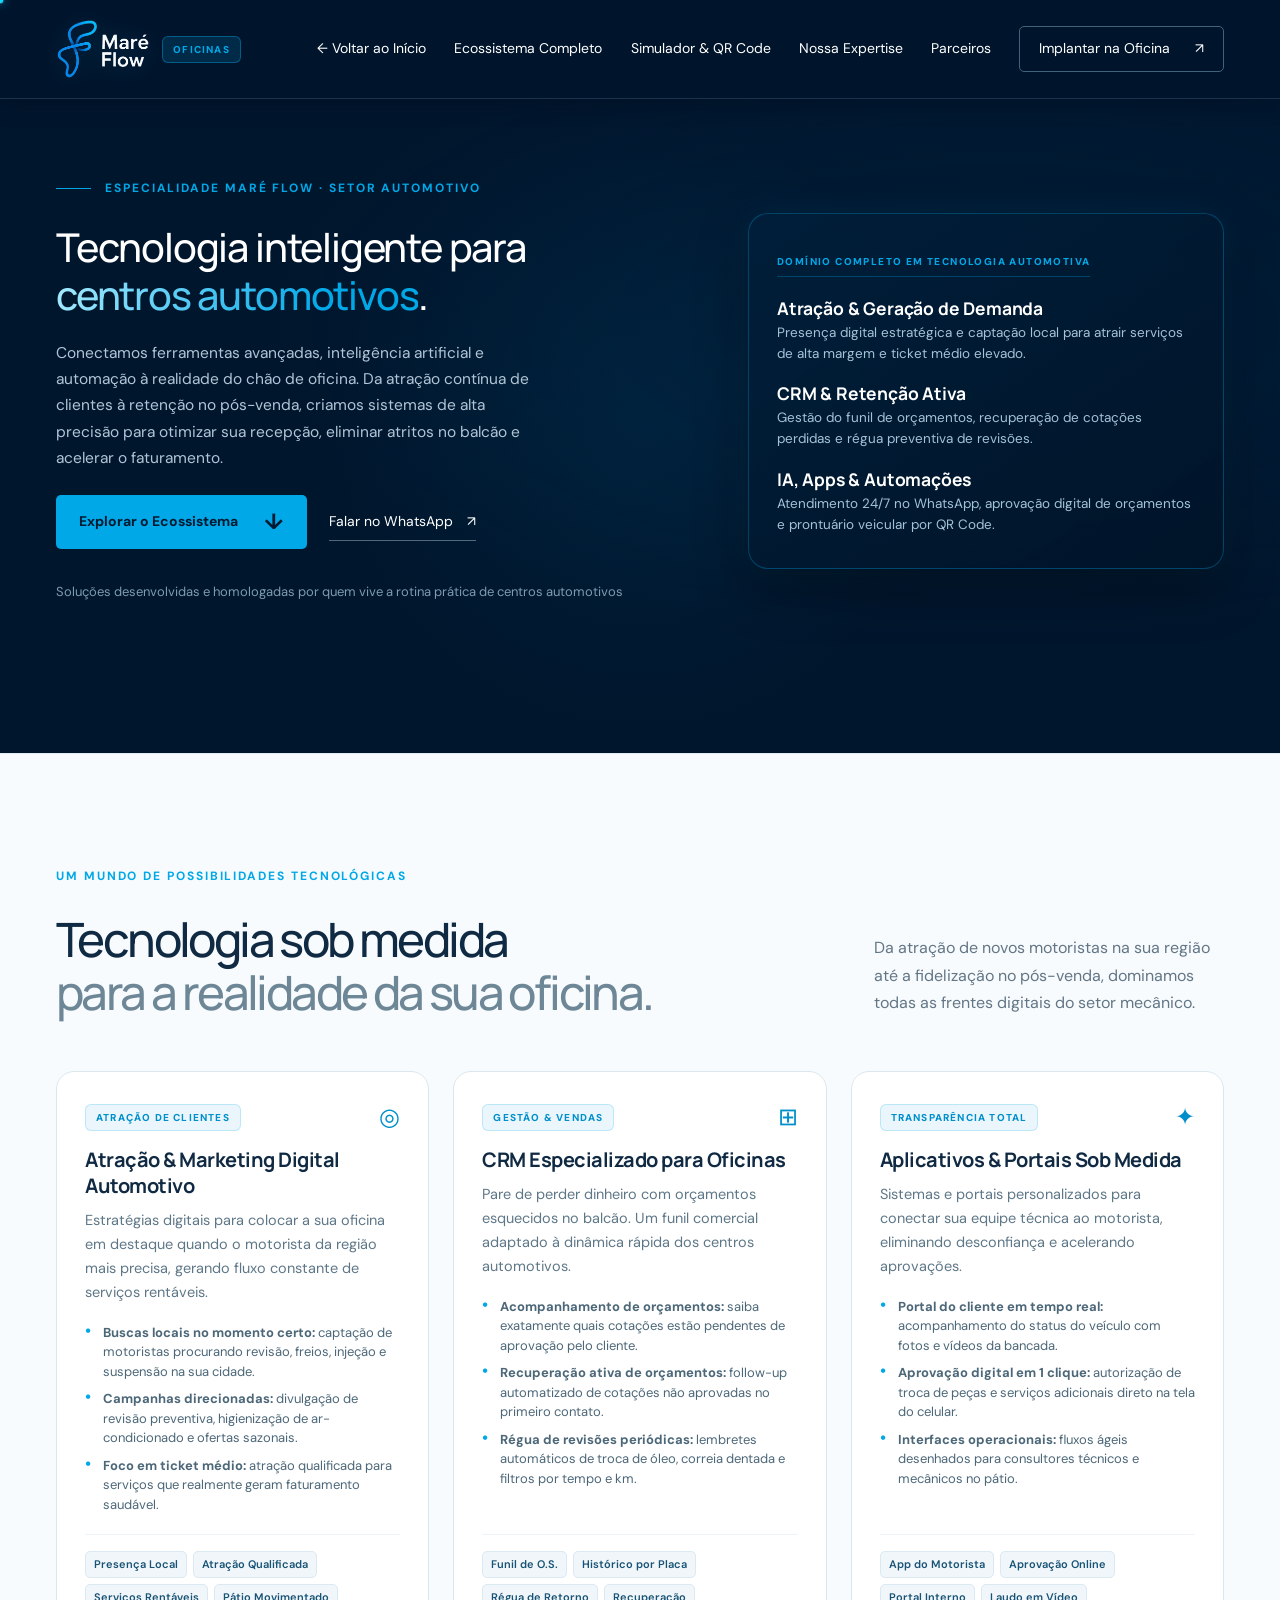
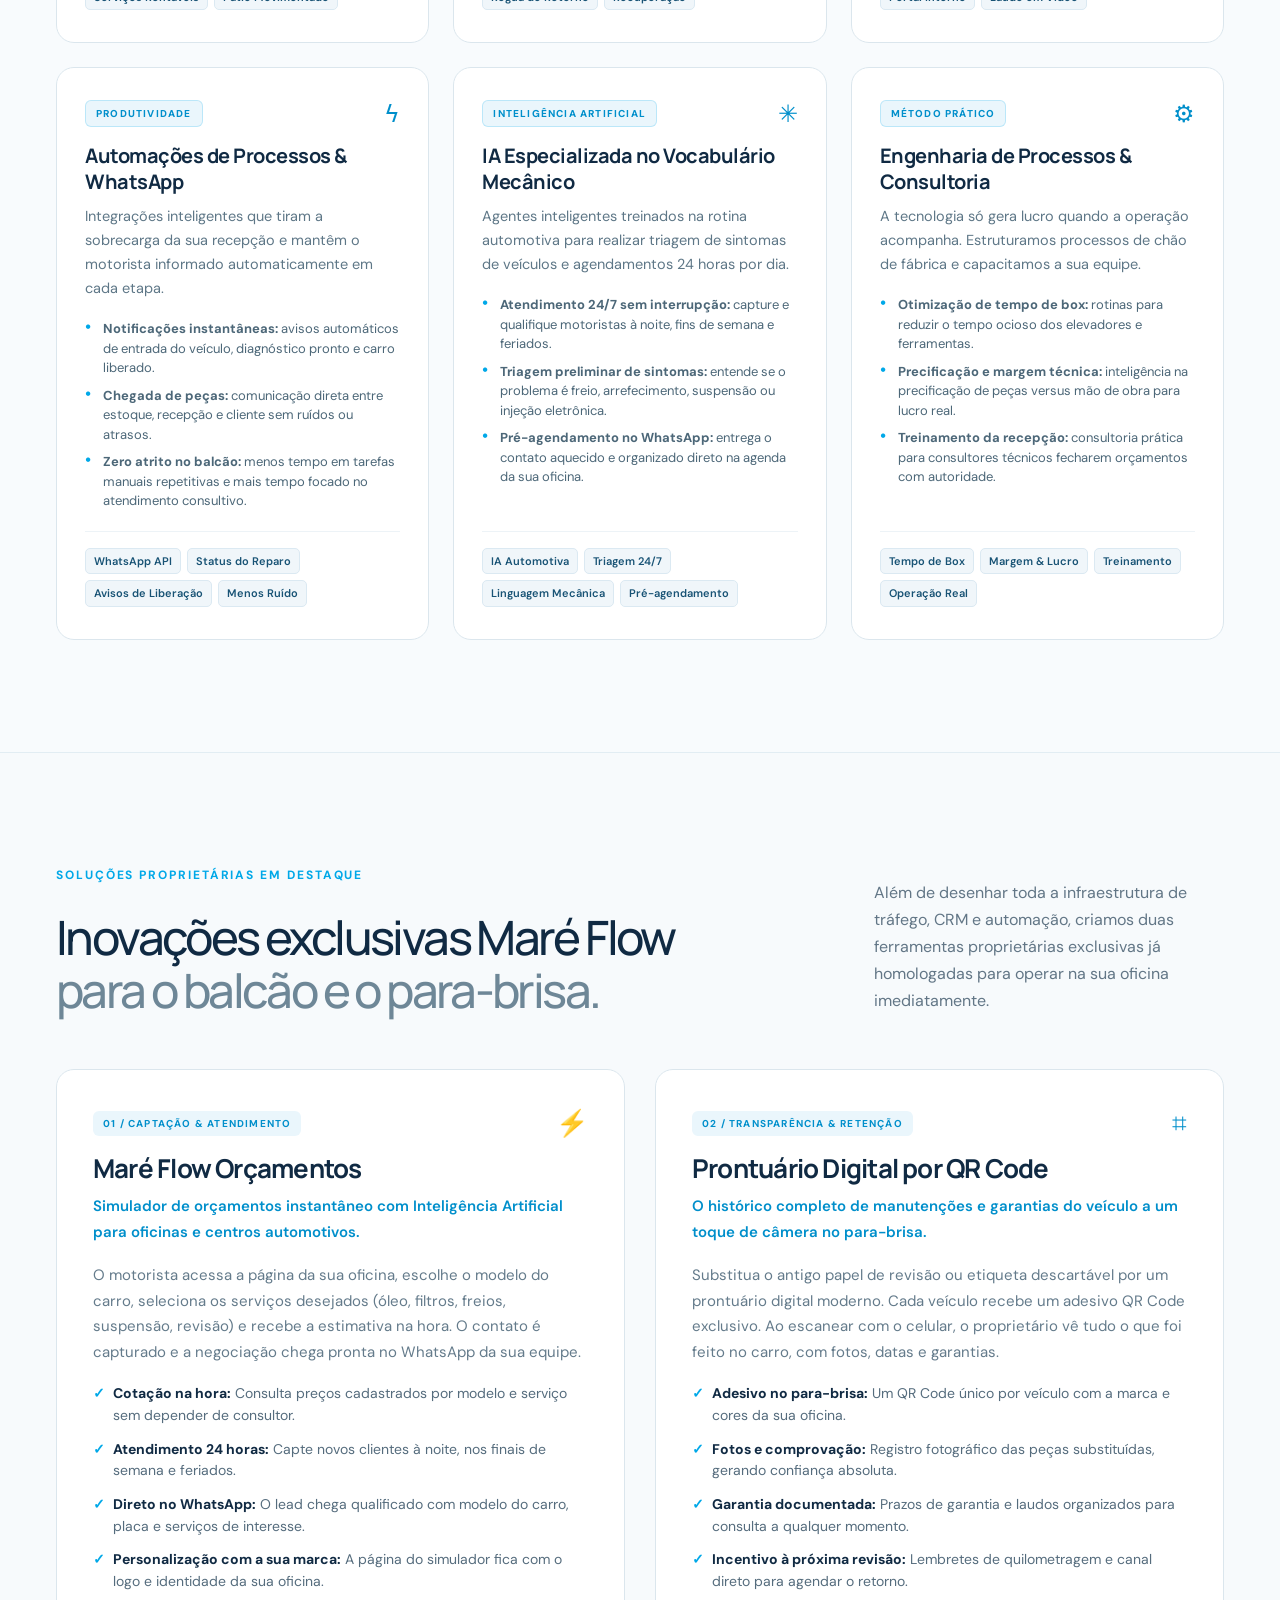
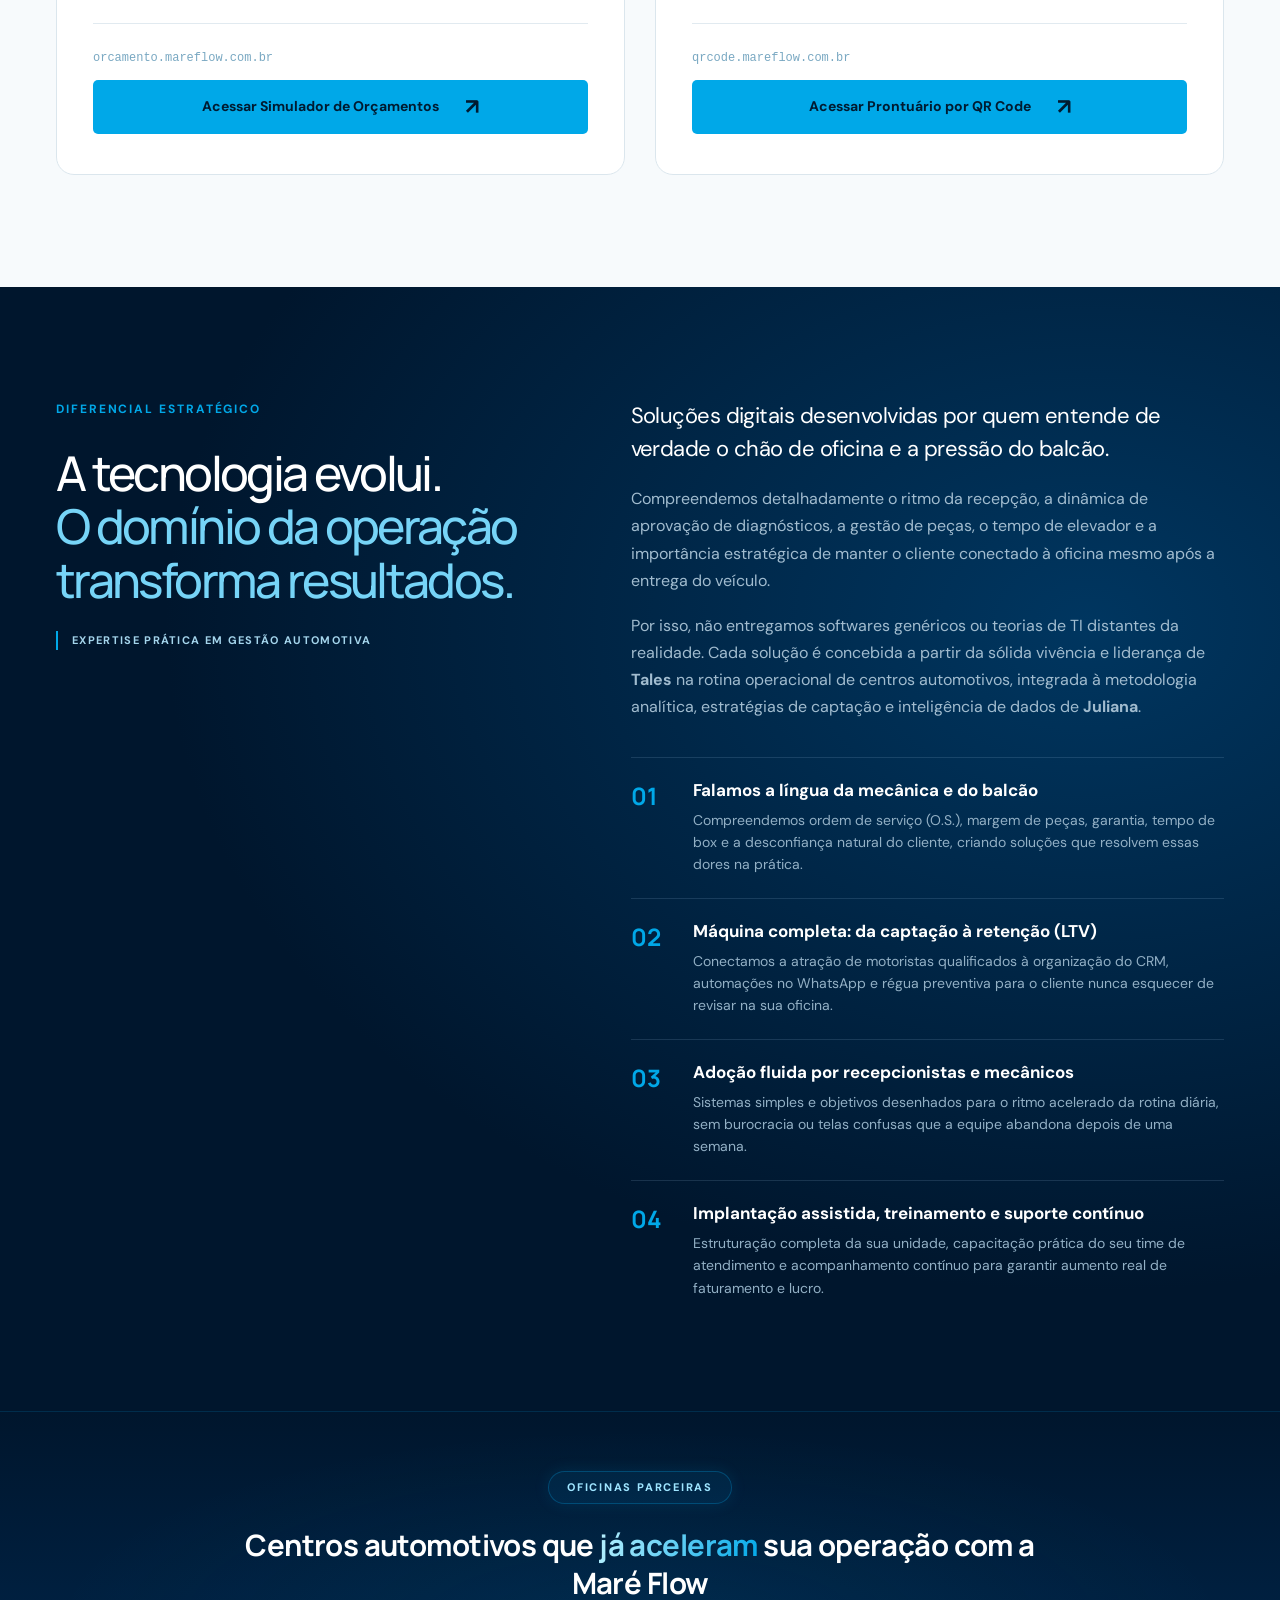
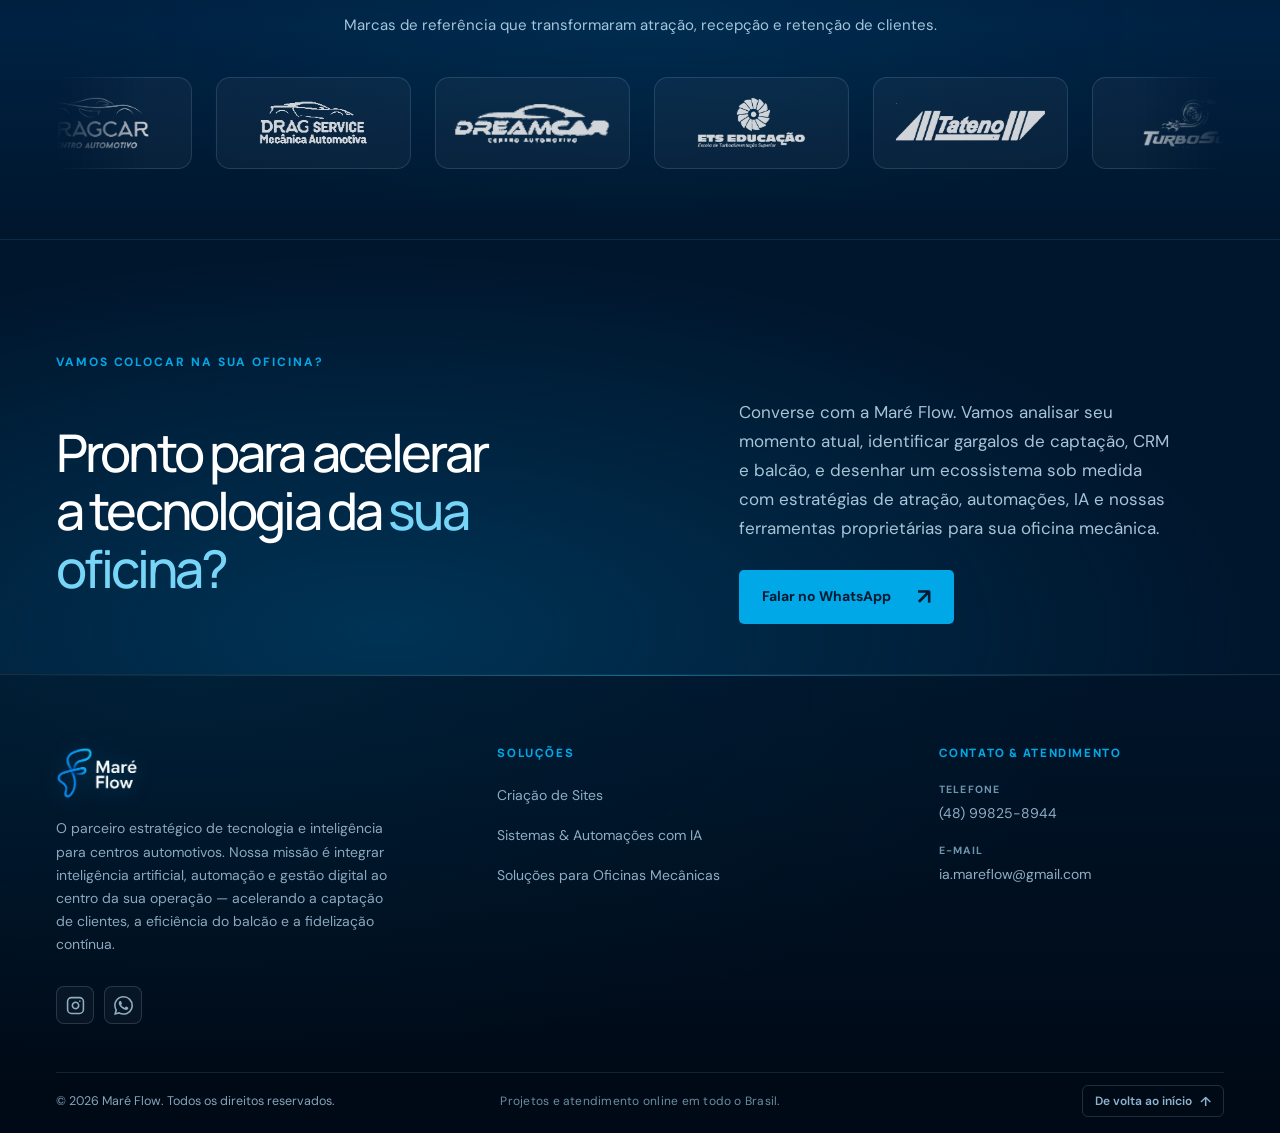
==== oficinas.html @ 3bb1e118 "Add files via upload" ====
<!DOCTYPE html>
<html lang="pt-BR">
<head>
  <meta charset="UTF-8"><meta name="viewport" content="width=device-width,initial-scale=1">
  <meta name="theme-color" content="#00162d">
  <title>Maré Flow — Tecnologia Completa & Ecossistema Digital para Oficinas Mecânicas</title>
  <meta name="description" content="Ecossistema tecnológico completo para centros automotivos: captação de clientes, CRM especializado, aplicativos sob medida, automações no WhatsApp, IA de atendimento, simulador de orçamentos e prontuário QR Code.">
  <link rel="icon" type="image/png" sizes="32x32" href="favicon-32x32.png?v=4">
  <link rel="icon" type="image/png" sizes="192x192" href="favicon.png?v=4">
  <link rel="icon" type="image/svg+xml" href="favicon.svg?v=4">
  <link rel="apple-touch-icon" href="favicon.png?v=4">
  <link rel="shortcut icon" href="favicon.ico?v=4">
  <link rel="stylesheet" href="styles.css"><link rel="stylesheet" href="motion.css"><script src="script.js" defer></script>
</head>
<body class="oficinas-page">
  <a class="skip" href="#principal">Pular para o conteúdo</a>
  <header class="header"><div class="container nav-inner">
    <div class="brand-group">
      <a href="index.html" class="brand" aria-label="Maré Flow, início"><img src="images/logo.png" alt="Maré Flow" width="1024" height="1024"></a>
      <span class="hub-tag">OFICINAS</span>
    </div>
    <button class="menu-toggle" type="button" aria-expanded="false" aria-controls="navigation" aria-label="Abrir menu"><span></span><span></span></button>
    <nav id="navigation" aria-label="Menu principal">
      <a href="index.html">← Voltar ao Início</a>
      <a href="#ecossistema">Ecossistema Completo</a>
      <a href="#sistemas">Simulador & QR Code</a>
      <a href="#expertise">Nossa Expertise</a>
      <a href="#parceiros">Parceiros</a>
      <a class="nav-cta" href="https://wa.me/5548998258944?text=Ol%C3%A1!%20Gostaria%20de%20implantar%20as%20solu%C3%A7%C3%B5es%20da%20Mar%C3%A9%20Flow%20na%20minha%20oficina." target="_blank" rel="noopener noreferrer">Implantar na Oficina <span aria-hidden="true">↗</span></a>
    </nav>
  </div></header>

  <main id="principal">
    <!-- HERO SECTION OFICINAS -->
    <section id="inicio" class="hero hero-oficinas">
      <div class="hero-glow" aria-hidden="true"></div>
      <div class="container hero-oficinas-inner">
        <div class="hero-copy">
          <p class="eyebrow"><span class="line"></span> ESPECIALIDADE MARÉ FLOW · SETOR AUTOMOTIVO</p>
          <h1>Tecnologia inteligente para<br><em>centros automotivos</em>.</h1>
          <p class="hero-description">Conectamos ferramentas avançadas, inteligência artificial e automação à realidade do chão de oficina. Da atração contínua de clientes à retenção no pós-venda, criamos sistemas de alta precisão para otimizar sua recepção, eliminar atritos no balcão e acelerar o faturamento.</p>
          <div class="hero-actions">
            <a class="button primary magnetic" href="#ecossistema">Explorar o Ecossistema <span>↓</span></a>
            <a class="text-link" href="https://wa.me/5548998258944?text=Ol%C3%A1!%20Gostaria%20de%20saber%20mais%20sobre%20as%20solu%C3%A7%C3%B5es%20da%20Mar%C3%A9%20Flow%20para%20oficinas%20mec%C3%A2nicas." target="_blank" rel="noopener noreferrer">Falar no WhatsApp <span>↗</span></a>
          </div>
          <p class="hero-footnote">Soluções desenvolvidas e homologadas por quem vive a rotina prática de centros automotivos</p>
        </div>
        <div class="hero-stats-card">
          <div class="stats-badge">DOMÍNIO COMPLETO EM TECNOLOGIA AUTOMOTIVA</div>
          <div class="stats-item">
            <strong>Atração & Geração de Demanda</strong>
            <span>Presença digital estratégica e captação local para atrair serviços de alta margem e ticket médio elevado.</span>
          </div>
          <div class="stats-item">
            <strong>CRM & Retenção Ativa</strong>
            <span>Gestão do funil de orçamentos, recuperação de cotações perdidas e régua preventiva de revisões.</span>
          </div>
          <div class="stats-item">
            <strong>IA, Apps & Automações</strong>
            <span>Atendimento 24/7 no WhatsApp, aprovação digital de orçamentos e prontuário veicular por QR Code.</span>
          </div>
        </div>
      </div>
    </section>

    <!-- ECOSSISTEMA COMPLETO DE TECNOLOGIA PARA OFICINAS -->
    <section id="ecossistema" class="section light workshop-ecosystem-section">
      <div class="container">
        <div class="section-heading">
          <div>
            <p class="eyebrow">UM MUNDO DE POSSIBILIDADES TECNOLÓGICAS</p>
            <h2>Tecnologia sob medida<br><span>para a realidade da sua oficina.</span></h2>
          </div>
          <p>Da atração de novos motoristas na sua região até a fidelização no pós-venda, dominamos todas as frentes digitais do setor mecânico.</p>
        </div>

        <div class="workshop-ecosystem-grid">
          <!-- PILAR 1: ATRAÇÃO & MARKETING AUTOMOTIVO -->
          <article class="eco-card spotlight">
            <div class="eco-card-top">
              <span class="eco-pill">ATRAÇÃO DE CLIENTES</span>
              <span class="eco-symbol" aria-hidden="true">◎</span>
            </div>
            <h3>Atração & Marketing Digital Automotivo</h3>
            <p>Estratégias digitais para colocar a sua oficina em destaque quando o motorista da região mais precisa, gerando fluxo constante de serviços rentáveis.</p>
            <ul class="eco-card-list">
              <li><strong>Buscas locais no momento certo:</strong> captação de motoristas procurando revisão, freios, injeção e suspensão na sua cidade.</li>
              <li><strong>Campanhas direcionadas:</strong> divulgação de revisão preventiva, higienização de ar-condicionado e ofertas sazonais.</li>
              <li><strong>Foco em ticket médio:</strong> atração qualificada para serviços que realmente geram faturamento saudável.</li>
            </ul>
            <div class="eco-tags">
              <span>Presença Local</span><span>Atração Qualificada</span><span>Serviços Rentáveis</span><span>Pátio Movimentado</span>
            </div>
          </article>

          <!-- PILAR 2: CRM AUTOMOTIVO -->
          <article class="eco-card spotlight">
            <div class="eco-card-top">
              <span class="eco-pill">GESTÃO & VENDAS</span>
              <span class="eco-symbol" aria-hidden="true">⊞</span>
            </div>
            <h3>CRM Especializado para Oficinas</h3>
            <p>Pare de perder dinheiro com orçamentos esquecidos no balcão. Um funil comercial adaptado à dinâmica rápida dos centros automotivos.</p>
            <ul class="eco-card-list">
              <li><strong>Acompanhamento de orçamentos:</strong> saiba exatamente quais cotações estão pendentes de aprovação pelo cliente.</li>
              <li><strong>Recuperação ativa de orçamentos:</strong> follow-up automatizado de cotações não aprovadas no primeiro contato.</li>
              <li><strong>Régua de revisões periódicas:</strong> lembretes automáticos de troca de óleo, correia dentada e filtros por tempo e km.</li>
            </ul>
            <div class="eco-tags">
              <span>Funil de O.S.</span><span>Histórico por Placa</span><span>Régua de Retorno</span><span>Recuperação</span>
            </div>
          </article>

          <!-- PILAR 3: APLICATIVOS & PORTAIS -->
          <article class="eco-card spotlight">
            <div class="eco-card-top">
              <span class="eco-pill">TRANSPARÊNCIA TOTAL</span>
              <span class="eco-symbol" aria-hidden="true">✦</span>
            </div>
            <h3>Aplicativos & Portais Sob Medida</h3>
            <p>Sistemas e portais personalizados para conectar sua equipe técnica ao motorista, eliminando desconfiança e acelerando aprovações.</p>
            <ul class="eco-card-list">
              <li><strong>Portal do cliente em tempo real:</strong> acompanhamento do status do veículo com fotos e vídeos da bancada.</li>
              <li><strong>Aprovação digital em 1 clique:</strong> autorização de troca de peças e serviços adicionais direto na tela do celular.</li>
              <li><strong>Interfaces operacionais:</strong> fluxos ágeis desenhados para consultores técnicos e mecânicos no pátio.</li>
            </ul>
            <div class="eco-tags">
              <span>App do Motorista</span><span>Aprovação Online</span><span>Portal Interno</span><span>Laudo em Vídeo</span>
            </div>
          </article>

          <!-- PILAR 4: AUTOMAÇÕES OPERACIONAIS & WHATSAPP -->
          <article class="eco-card spotlight">
            <div class="eco-card-top">
              <span class="eco-pill">PRODUTIVIDADE</span>
              <span class="eco-symbol" aria-hidden="true">ϟ</span>
            </div>
            <h3>Automações de Processos & WhatsApp</h3>
            <p>Integrações inteligentes que tiram a sobrecarga da sua recepção e mantêm o motorista informado automaticamente em cada etapa.</p>
            <ul class="eco-card-list">
              <li><strong>Notificações instantâneas:</strong> avisos automáticos de entrada do veículo, diagnóstico pronto e carro liberado.</li>
              <li><strong>Chegada de peças:</strong> comunicação direta entre estoque, recepção e cliente sem ruídos ou atrasos.</li>
              <li><strong>Zero atrito no balcão:</strong> menos tempo em tarefas manuais repetitivas e mais tempo focado no atendimento consultivo.</li>
            </ul>
            <div class="eco-tags">
              <span>WhatsApp API</span><span>Status do Reparo</span><span>Avisos de Liberação</span><span>Menos Ruído</span>
            </div>
          </article>

          <!-- PILAR 5: IA NO ATENDIMENTO AUTOMOTIVO -->
          <article class="eco-card spotlight">
            <div class="eco-card-top">
              <span class="eco-pill">INTELIGÊNCIA ARTIFICIAL</span>
              <span class="eco-symbol" aria-hidden="true">✳</span>
            </div>
            <h3>IA Especializada no Vocabulário Mecânico</h3>
            <p>Agentes inteligentes treinados na rotina automotiva para realizar triagem de sintomas de veículos e agendamentos 24 horas por dia.</p>
            <ul class="eco-card-list">
              <li><strong>Atendimento 24/7 sem interrupção:</strong> capture e qualifique motoristas à noite, fins de semana e feriados.</li>
              <li><strong>Triagem preliminar de sintomas:</strong> entende se o problema é freio, arrefecimento, suspensão ou injeção eletrônica.</li>
              <li><strong>Pré-agendamento no WhatsApp:</strong> entrega o contato aquecido e organizado direto na agenda da sua oficina.</li>
            </ul>
            <div class="eco-tags">
              <span>IA Automotiva</span><span>Triagem 24/7</span><span>Linguagem Mecânica</span><span>Pré-agendamento</span>
            </div>
          </article>

          <!-- PILAR 6: CONSULTORIA & GESTÃO DE PROCESSOS -->
          <article class="eco-card spotlight">
            <div class="eco-card-top">
              <span class="eco-pill">MÉTODO PRÁTICO</span>
              <span class="eco-symbol" aria-hidden="true">⚙</span>
            </div>
            <h3>Engenharia de Processos & Consultoria</h3>
            <p>A tecnologia só gera lucro quando a operação acompanha. Estruturamos processos de chão de fábrica e capacitamos a sua equipe.</p>
            <ul class="eco-card-list">
              <li><strong>Otimização de tempo de box:</strong> rotinas para reduzir o tempo ocioso dos elevadores e ferramentas.</li>
              <li><strong>Precificação e margem técnica:</strong> inteligência na precificação de peças versus mão de obra para lucro real.</li>
              <li><strong>Treinamento da recepção:</strong> consultoria prática para consultores técnicos fecharem orçamentos com autoridade.</li>
            </ul>
            <div class="eco-tags">
              <span>Tempo de Box</span><span>Margem & Lucro</span><span>Treinamento</span><span>Operação Real</span>
            </div>
          </article>
        </div>
      </div>
    </section>

    <!-- SISTEMAS AUTOMOTIVOS PROPRIETÁRIOS EM DESTAQUE -->
    <section id="sistemas" class="section light">
      <div class="container">
        <div class="section-heading">
          <div>
            <p class="eyebrow">SOLUÇÕES PROPRIETÁRIAS EM DESTAQUE</p>
            <h2>Inovações exclusivas Maré Flow<br><span>para o balcão e o para-brisa.</span></h2>
          </div>
          <p>Além de desenhar toda a infraestrutura de tráfego, CRM e automação, criamos duas ferramentas proprietárias exclusivas já homologadas para operar na sua oficina imediatamente.</p>
        </div>

        <div class="oficinas-systems-grid">
          <!-- SISTEMA 1: ORÇAMENTOS COM IA -->
          <article id="orcamentos" class="system-showcase-card spotlight">
            <div class="system-header">
              <span class="system-pill">01 / CAPTAÇÃO & ATENDIMENTO</span>
              <span class="system-symbol" aria-hidden="true">⚡</span>
            </div>
            <h3>Maré Flow Orçamentos</h3>
            <p class="system-subtitle">Simulador de orçamentos instantâneo com Inteligência Artificial para oficinas e centros automotivos.</p>
            
            <div class="system-body">
              <p>O motorista acessa a página da sua oficina, escolhe o modelo do carro, seleciona os serviços desejados (óleo, filtros, freios, suspensão, revisão) e recebe a estimativa na hora. O contato é capturado e a negociação chega pronta no WhatsApp da sua equipe.</p>
              
              <ul class="system-feature-list">
                <li><strong>Cotação na hora:</strong> Consulta preços cadastrados por modelo e serviço sem depender de consultor.</li>
                <li><strong>Atendimento 24 horas:</strong> Capte novos clientes à noite, nos finais de semana e feriados.</li>
                <li><strong>Direto no WhatsApp:</strong> O lead chega qualificado com modelo do carro, placa e serviços de interesse.</li>
                <li><strong>Personalização com a sua marca:</strong> A página do simulador fica com o logo e identidade da sua oficina.</li>
              </ul>
            </div>

            <div class="system-action-box">
              <div class="system-url-tag">orcamento.mareflow.com.br</div>
              <a href="https://orcamento.mareflow.com.br/" target="_blank" rel="noopener noreferrer" class="button primary magnetic">
                Acessar Simulador de Orçamentos <span>↗</span>
              </a>
            </div>
          </article>

          <!-- SISTEMA 2: PRONTUÁRIO POR QR CODE -->
          <article id="qrcode" class="system-showcase-card spotlight">
            <div class="system-header">
              <span class="system-pill">02 / TRANSPARÊNCIA & RETENÇÃO</span>
              <span class="system-symbol" aria-hidden="true">⌗</span>
            </div>
            <h3>Prontuário Digital por QR Code</h3>
            <p class="system-subtitle">O histórico completo de manutenções e garantias do veículo a um toque de câmera no para-brisa.</p>
            
            <div class="system-body">
              <p>Substitua o antigo papel de revisão ou etiqueta descartável por um prontuário digital moderno. Cada veículo recebe um adesivo QR Code exclusivo. Ao escanear com o celular, o proprietário vê tudo o que foi feito no carro, com fotos, datas e garantias.</p>
              
              <ul class="system-feature-list">
                <li><strong>Adesivo no para-brisa:</strong> Um QR Code único por veículo com a marca e cores da sua oficina.</li>
                <li><strong>Fotos e comprovação:</strong> Registro fotográfico das peças substituídas, gerando confiança absoluta.</li>
                <li><strong>Garantia documentada:</strong> Prazos de garantia e laudos organizados para consulta a qualquer momento.</li>
                <li><strong>Incentivo à próxima revisão:</strong> Lembretes de quilometragem e canal direto para agendar o retorno.</li>
              </ul>
            </div>

            <div class="system-action-box">
              <div class="system-url-tag">qrcode.mareflow.com.br</div>
              <a href="https://qrcode.mareflow.com.br/index" target="_blank" rel="noopener noreferrer" class="button primary magnetic">
                Acessar Prontuário por QR Code <span>↗</span>
              </a>
            </div>
          </article>
        </div>
      </div>
    </section>

    <!-- EXPERTISE AUTOMOTIVA -->
    <section id="expertise" class="section expertise-oficinas">
      <div class="container expertise-grid">
        <div class="expertise-title">
          <p class="eyebrow">DIFERENCIAL ESTRATÉGICO</p>
          <h2>A tecnologia evolui.<br><em>O domínio da operação<br>transforma resultados.</em></h2>
          <div class="expertise-pill">EXPERTISE PRÁTICA EM GESTÃO AUTOMOTIVA</div>
        </div>
        <div class="expertise-content">
          <p class="lead">Soluções digitais desenvolvidas por quem entende de verdade o chão de oficina e a pressão do balcão.</p>
          <p>Compreendemos detalhadamente o ritmo da recepção, a dinâmica de aprovação de diagnósticos, a gestão de peças, o tempo de elevador e a importância estratégica de manter o cliente conectado à oficina mesmo após a entrega do veículo.</p>
          <p>Por isso, não entregamos softwares genéricos ou teorias de TI distantes da realidade. Cada solução é concebida a partir da sólida vivência e liderança de <strong>Tales</strong> na rotina operacional de centros automotivos, integrada à metodologia analítica, estratégias de captação e inteligência de dados de <strong>Juliana</strong>.</p>
          
          <div class="expertise-points">
            <div class="ep-item">
              <span class="ep-number">01</span>
              <div>
                <strong>Falamos a língua da mecânica e do balcão</strong>
                <p>Compreendemos ordem de serviço (O.S.), margem de peças, garantia, tempo de box e a desconfiança natural do cliente, criando soluções que resolvem essas dores na prática.</p>
              </div>
            </div>
            <div class="ep-item">
              <span class="ep-number">02</span>
              <div>
                <strong>Máquina completa: da captação à retenção (LTV)</strong>
                <p>Conectamos a atração de motoristas qualificados à organização do CRM, automações no WhatsApp e régua preventiva para o cliente nunca esquecer de revisar na sua oficina.</p>
              </div>
            </div>
            <div class="ep-item">
              <span class="ep-number">03</span>
              <div>
                <strong>Adoção fluida por recepcionistas e mecânicos</strong>
                <p>Sistemas simples e objetivos desenhados para o ritmo acelerado da rotina diária, sem burocracia ou telas confusas que a equipe abandona depois de uma semana.</p>
              </div>
            </div>
            <div class="ep-item">
              <span class="ep-number">04</span>
              <div>
                <strong>Implantação assistida, treinamento e suporte contínuo</strong>
                <p>Estruturação completa da sua unidade, capacitação prática do seu time de atendimento e acompanhamento contínuo para garantir aumento real de faturamento e lucro.</p>
              </div>
            </div>
          </div>
        </div>
      </div>
    </section>

    <!-- FAIXA DE PARCEIROS DA MARÉ FLOW (CARROSSEL TICKER) -->
    <section id="parceiros" class="partners-strip" aria-label="Oficinas parceiras da Maré Flow">
      <div class="container partners-strip-inner">
        <div class="partners-label-group">
          <div class="partners-pill-badge">
            <span class="partners-pill-text">OFICINAS PARCEIRAS</span>
          </div>
          <h3 class="partners-title">Centros automotivos que <em>já aceleram</em> sua operação com a Maré Flow</h3>
          <p class="partners-tagline">Marcas de referência que transformaram atração, recepção e retenção de clientes.</p>
        </div>
        <div class="marquee-wrapper" id="partners-marquee" tabindex="0" role="region" aria-label="Carrossel de parceiros da Maré Flow">
          <div class="marquee-track">
            <!-- Grupo 1 -->
            <div class="marquee-group">
              <div class="partner-card" title="Drag Car Centro Automotivo">
                <img src="images/parceiros/drag-car.png" alt="Drag Car Centro Automotivo" loading="lazy">
              </div>
              <div class="partner-card" title="Drag Service Mecânica Automotiva">
                <img src="images/parceiros/drag-service.png" alt="Drag Service Mecânica Automotiva" loading="lazy">
              </div>
              <div class="partner-card partner-card-dreamcar" title="Dream Car Centro Automotivo">
                <img src="images/parceiros/dream-car.png" alt="Dream Car Centro Automotivo" loading="lazy">
              </div>
              <div class="partner-card" title="ETS Educação - Escola de Turboalimentação Superior">
                <img src="images/parceiros/ets-educacao.png" alt="ETS Educação" loading="lazy">
              </div>
              <div class="partner-card" title="Tateno Mecânica - Autocenter">
                <img src="images/parceiros/tateno.png" alt="Tateno Mecânica - Autocenter" loading="lazy">
              </div>
              <div class="partner-card" title="Turbo Sul Turbinas">
                <img src="images/parceiros/turbo-sul.png" alt="Turbo Sul Turbinas" loading="lazy">
              </div>
            </div>
            <!-- Grupo 2 (Clone para loop contínuo infinito) -->
            <div class="marquee-group" aria-hidden="true">
              <div class="partner-card" title="Drag Car Centro Automotivo">
                <img src="images/parceiros/drag-car.png" alt="Drag Car Centro Automotivo" loading="lazy">
              </div>
              <div class="partner-card" title="Drag Service Mecânica Automotiva">
                <img src="images/parceiros/drag-service.png" alt="Drag Service Mecânica Automotiva" loading="lazy">
              </div>
              <div class="partner-card partner-card-dreamcar" title="Dream Car Centro Automotivo">
                <img src="images/parceiros/dream-car.png" alt="Dream Car Centro Automotivo" loading="lazy">
              </div>
              <div class="partner-card" title="ETS Educação - Escola de Turboalimentação Superior">
                <img src="images/parceiros/ets-educacao.png" alt="ETS Educação" loading="lazy">
              </div>
              <div class="partner-card" title="Tateno Mecânica - Autocenter">
                <img src="images/parceiros/tateno.png" alt="Tateno Mecânica - Autocenter" loading="lazy">
              </div>
              <div class="partner-card" title="Turbo Sul Turbinas">
                <img src="images/parceiros/turbo-sul.png" alt="Turbo Sul Turbinas" loading="lazy">
              </div>
            </div>
            <!-- Grupo 3 (Clone) -->
            <div class="marquee-group" aria-hidden="true">
              <div class="partner-card" title="Drag Car Centro Automotivo">
                <img src="images/parceiros/drag-car.png" alt="Drag Car Centro Automotivo" loading="lazy">
              </div>
              <div class="partner-card" title="Drag Service Mecânica Automotiva">
                <img src="images/parceiros/drag-service.png" alt="Drag Service Mecânica Automotiva" loading="lazy">
              </div>
              <div class="partner-card partner-card-dreamcar" title="Dream Car Centro Automotivo">
                <img src="images/parceiros/dream-car.png" alt="Dream Car Centro Automotivo" loading="lazy">
              </div>
              <div class="partner-card" title="ETS Educação - Escola de Turboalimentação Superior">
                <img src="images/parceiros/ets-educacao.png" alt="ETS Educação" loading="lazy">
              </div>
              <div class="partner-card" title="Tateno Mecânica - Autocenter">
                <img src="images/parceiros/tateno.png" alt="Tateno Mecânica - Autocenter" loading="lazy">
              </div>
              <div class="partner-card" title="Turbo Sul Turbinas">
                <img src="images/parceiros/turbo-sul.png" alt="Turbo Sul Turbinas" loading="lazy">
              </div>
            </div>
            <!-- Grupo 4 (Clone) -->
            <div class="marquee-group" aria-hidden="true">
              <div class="partner-card" title="Drag Car Centro Automotivo">
                <img src="images/parceiros/drag-car.png" alt="Drag Car Centro Automotivo" loading="lazy">
              </div>
              <div class="partner-card" title="Drag Service Mecânica Automotiva">
                <img src="images/parceiros/drag-service.png" alt="Drag Service Mecânica Automotiva" loading="lazy">
              </div>
              <div class="partner-card partner-card-dreamcar" title="Dream Car Centro Automotivo">
                <img src="images/parceiros/dream-car.png" alt="Dream Car Centro Automotivo" loading="lazy">
              </div>
              <div class="partner-card" title="ETS Educação - Escola de Turboalimentação Superior">
                <img src="images/parceiros/ets-educacao.png" alt="ETS Educação" loading="lazy">
              </div>
              <div class="partner-card" title="Tateno Mecânica - Autocenter">
                <img src="images/parceiros/tateno.png" alt="Tateno Mecânica - Autocenter" loading="lazy">
              </div>
              <div class="partner-card" title="Turbo Sul Turbinas">
                <img src="images/parceiros/turbo-sul.png" alt="Turbo Sul Turbinas" loading="lazy">
              </div>
            </div>
          </div>
        </div>
      </div>
    </section>

    <!-- CTA CONTATO OFICINAS -->
    <section id="contato" class="contact section">
      <div class="container">
        <p class="eyebrow">VAMOS COLOCAR NA SUA OFICINA?</p>
        <div class="contact-grid">
          <h2>Pronto para acelerar<br>a tecnologia da <em>sua oficina?</em></h2>
          <div>
            <p>Converse com a Maré Flow. Vamos analisar seu momento atual, identificar gargalos de captação, CRM e balcão, e desenhar um ecossistema sob medida com estratégias de atração, automações, IA e nossas ferramentas proprietárias para sua oficina mecânica.</p>
            <a class="button primary magnetic" href="https://wa.me/5548998258944?text=Ol%C3%A1!%20Gostaria%20de%20conversar%20sobre%20as%20solu%C3%A7%C3%B5es%20completas%20de%20tecnologia%20para%20minha%20oficina." target="_blank" rel="noopener noreferrer">
              Falar no WhatsApp <span>↗</span>
            </a>
          </div>
        </div>
      </div>
    </section>
  </main>

  <footer class="site-footer">
    <div class="container footer-main">
      <div class="footer-col footer-brand-col">
        <a href="index.html" class="brand footer-brand" aria-label="Voltar ao início da Maré Flow">
          <img src="images/logo.png" alt="Maré Flow" width="1024" height="1024">
        </a>
        <p class="footer-bio">
          O parceiro estratégico de tecnologia e inteligência para centros automotivos. Nossa missão é integrar inteligência artificial, automação e gestão digital ao centro da sua operação — acelerando a captação de clientes, a eficiência do balcão e a fidelização contínua.
        </p>
        <div class="footer-social-icons">
          <a href="https://www.instagram.com/mare.flow/" target="_blank" rel="noopener noreferrer" class="footer-icon-btn" aria-label="Instagram da Maré Flow">
            <svg width="19" height="19" viewBox="0 0 24 24" fill="none" stroke="currentColor" stroke-width="2" stroke-linecap="round" stroke-linejoin="round" aria-hidden="true">
              <rect x="2" y="2" width="20" height="20" rx="5" ry="5"></rect>
              <path d="M16 11.37A4 4 0 1 1 12.63 8 4 4 0 0 1 16 11.37z"></path>
              <line x1="17.5" y1="6.5" x2="17.51" y2="6.5"></line>
            </svg>
          </a>
          <a href="https://wa.me/5548998258944" target="_blank" rel="noopener noreferrer" class="footer-icon-btn" aria-label="WhatsApp da Maré Flow">
            <svg width="19" height="19" viewBox="0 0 24 24" fill="currentColor" aria-hidden="true">
              <path d="M17.472 14.382c-.297-.149-1.758-.867-2.03-.967-.273-.099-.471-.148-.67.15-.197.297-.767.966-.94 1.164-.173.199-.347.223-.644.075-.297-.15-1.255-.463-2.39-1.475-.883-.788-1.48-1.761-1.653-2.059-.173-.297-.018-.458.13-.606.134-.133.298-.347.446-.52.149-.174.198-.298.298-.497.099-.198.05-.371-.025-.52-.075-.149-.669-1.612-.916-2.207-.242-.579-.487-.5-.669-.51-.173-.008-.371-.01-.57-.01-.198 0-.52.074-.792.372-.272.297-1.04 1.016-1.04 2.479 0 1.462 1.065 2.875 1.213 3.074.149.198 2.096 3.2 5.077 4.487.709.306 1.262.489 1.694.625.712.227 1.36.195 1.871.118.571-.085 1.758-.719 2.006-1.413.248-.694.248-1.289.173-1.413-.074-.124-.272-.198-.57-.347m-5.421 7.403h-.004a9.87 9.87 0 01-5.031-1.378l-.361-.214-3.741.982.998-3.648-.235-.374a9.86 9.86 0 01-1.51-5.26c.001-5.45 4.436-9.884 9.888-9.884 2.64 0 5.122 1.03 6.988 2.898a9.825 9.825 0 012.893 6.994c-.003 5.45-4.437 9.884-9.885 9.884m8.413-18.297A11.815 11.815 0 0012.05 0C5.495 0 .16 5.335.157 11.892c0 2.096.547 4.142 1.588 5.945L.057 24l6.305-1.654a11.882 11.882 0 005.683 1.448h.005c6.554 0 11.89-5.335 11.893-11.893a11.821 11.821 0 00-3.48-8.413Z"/>
            </svg>
          </a>
        </div>
      </div>

      <div class="footer-col">
        <h4 class="footer-title">Soluções</h4>
        <ul class="footer-nav">
          <li><a href="index.html#card-sites">Criação de Sites</a></li>
          <li><a href="index.html#card-automacao">Sistemas & Automações com IA</a></li>
          <li><a href="#sistemas">Soluções para Oficinas Mecânicas</a></li>
        </ul>
      </div>

      <div class="footer-col footer-contact-col">
        <h4 class="footer-title">Contato & Atendimento</h4>
        <ul class="footer-contact-simple">
          <li>
            <small>Telefone</small>
            <a href="https://wa.me/5548998258944" target="_blank" rel="noopener noreferrer">
              (48) 99825-8944
            </a>
          </li>
          <li>
            <small>E-mail</small>
            <a href="mailto:ia.mareflow@gmail.com">
              ia.mareflow@gmail.com
            </a>
          </li>
        </ul>
      </div>
    </div>

    <div class="container footer-bottom">
      <p class="footer-copyright">© <span id="year">2026</span> Maré Flow. Todos os direitos reservados.</p>
      <span class="footer-tagline">Projetos e atendimento online em todo o Brasil.</span>
      <a href="#inicio" class="back-to-top" aria-label="Voltar ao início da página">
        <span>De volta ao início</span>
        <span class="back-top-arrow" aria-hidden="true">↑</span>
      </a>
    </div>
  </footer>
</body>
</html>
---- styles.css ----
@import url('https://fonts.googleapis.com/css2?family=DM+Sans:wght@400;500;600;700&family=Manrope:wght@400;500;600;700;800&display=swap');
:root{--navy:#00162d;--navy-light:#002b5c;--cyan:#00a8e8;--ice:#a3e5ff;--white:#fff;--ink:#102a43;--muted:#abc0d1;--border:rgba(167,210,239,.16);--mx:50%;--my:50%}*{box-sizing:border-box}html{scroll-behavior:smooth;scroll-padding-top:84px;overflow-x:hidden;max-width:100vw;width:100%}body{margin:0;background:var(--navy);color:white;font-family:'DM Sans',Arial,sans-serif;font-size:16px;line-height:1.7;overflow-x:hidden;max-width:100vw;width:100%}a{color:inherit;text-decoration:none}button{font:inherit}h1,h2,h3,p{margin:0}h1,h2,h3{font-family:'Manrope',Arial,sans-serif}h1,h2{font-weight:500;letter-spacing:-.055em;line-height:1.12}h3{line-height:1.3;letter-spacing:-.035em}em{font-style:normal;color:var(--cyan)}img{max-width:100%}::selection{background:var(--cyan);color:#00162d}:focus-visible{outline:3px solid #00a8e8;outline-offset:5px}.container{width:min(1240px,calc(100% - 112px));margin:auto}.section{padding:112px 0}.light{background:#f7fafc;color:var(--ink)}.eyebrow{font-size:12px;letter-spacing:.16em;font-weight:700;color:var(--cyan);display:flex;align-items:center;gap:14px;margin-bottom:26px}.line{height:1px;width:35px;background:var(--cyan)}.skip{position:fixed;top:-70px;left:16px;z-index:10001;padding:12px;background:white;color:var(--ink)}.skip:focus{top:10px}.header{position:fixed;top:0;left:0;right:0;width:100%;z-index:1000;border-bottom:1px solid var(--border);background:rgba(0,22,45,.95);backdrop-filter:blur(20px);-webkit-backdrop-filter:blur(20px);box-shadow:0 4px 20px rgba(0,10,24,.35)}main#principal{padding-top:98px}.nav-inner{height:98px;display:flex;justify-content:space-between;align-items:center}.brand{display:inline-flex;align-items:center;height:72px;width:auto;flex-shrink:0;position:relative}.brand img{height:60px;width:auto;max-width:none;object-fit:contain;display:block;filter:drop-shadow(0 2px 12px rgba(0,168,232,.18))}.nav-inner nav{display:flex;align-items:center;gap:clamp(14px,2.2vw,30px);font-size:14px}.nav-inner nav>a{position:relative;transition:color .25s}.nav-inner nav>a:hover{color:var(--cyan)}.nav-cta{padding:10px 19px;border:1px solid #41627c;border-radius:5px;display:flex;gap:25px}.menu-toggle{display:none}.hero{position:relative;overflow:hidden;background:radial-gradient(ellipse at 78% 35%,#002b4e55,transparent 52%),var(--navy)}.hero-glow{position:absolute;inset:0;pointer-events:none;background:radial-gradient(550px circle at var(--mx) var(--my),rgba(0,168,232,.065),transparent 75%)}.hero-grid{display:grid;grid-template-columns:1.05fr 1fr;gap:38px;padding-top:90px;padding-bottom:78px;align-items:center;min-height:690px}.hero-copy{position:relative;z-index:2}h1{font-size:clamp(44px,4.35vw,64px);max-width:610px}h1 em{display:inline-block;background:linear-gradient(105deg,#a5eaff 0%,#00a8e8 75%);background-clip:text;color:transparent}.hero-description{font-size:17px;line-height:1.75;color:#b1c5d6;max-width:450px;margin:28px 0 30px}.hero-actions{display:flex;flex-wrap:wrap;gap:22px;align-items:center}.button{display:inline-flex;justify-content:center;align-items:center;gap:26px;min-height:54px;padding:14px 23px;border-radius:5px;position:relative;overflow:hidden;font-size:14px;font-weight:700;transition:box-shadow .3s,background .3s,transform .25s;will-change:transform}.primary{background:var(--cyan);color:#001b31}.primary:hover{background:#66d0f7;box-shadow:0 5px 30px #00a8e84d}.button>span{font-size:22px;line-height:1;transition:transform .25s}.button:hover>span{transform:translate(3px,-3px)}.button:active{scale:.97}.text-link{font-size:14px;display:inline-flex;gap:14px;align-items:center;border-bottom:1px solid #536878;padding:6px 0;transition:color .25s}.text-link:hover{color:var(--cyan)}.hero-footnote{font-size:13px;color:#7e9bb0;margin-top:32px}.flow-visual{height:620px;max-width:610px;width:100%;margin:0 auto;position:relative;isolation:isolate;transform:perspective(1000px) rotateX(var(--rx,0deg)) rotateY(var(--ry,0deg));transition:transform .35s ease-out}.orbit{border:1px solid #27789a24;border-radius:50%;position:absolute;left:50%;top:50%;transform:translate(-50%,-50%);pointer-events:none}.orbit-one{width:210px;height:210px}.orbit-two{width:330px;height:330px}.orbit-three{width:472px;height:472px;border-style:dashed;opacity:.5}.connections{width:100%;height:100%;position:absolute;inset:0;overflow:visible}.connections path{fill:none;stroke:#00a8e8;stroke-width:1;stroke-dasharray:5 8;opacity:.4;animation:flowDash 16s linear infinite}.flow-core{position:absolute;left:50%;top:50%;transform:translate(-50%,-50%);width:154px;height:144px;background:rgba(0,27,52,.85);border:1px solid rgba(66,150,188,.55);border-radius:20px;box-shadow:0 0 60px rgba(0,168,232,.2),inset 0 0 24px rgba(0,168,232,.08);backdrop-filter:blur(10px);display:flex;align-items:center;justify-content:center;flex-direction:column;z-index:2;cursor:pointer;padding:10px 8px;transition:box-shadow .35s,border-color .35s,transform .25s}.flow-core:hover{border-color:#5bd1ff;box-shadow:0 0 75px rgba(0,168,232,.32)}.core-logo{display:flex;align-items:center;justify-content:center;width:100%;height:auto}.core-logo img{width:100px;height:auto;max-width:100%;object-fit:contain;display:block;filter:drop-shadow(0 2px 12px rgba(0,168,232,.18))}.flow-core .core-label{font-size:9px;letter-spacing:.14em;font-weight:700;color:#8ec3e3;display:block;margin-top:6px;text-align:center}.flow-node{position:absolute;z-index:3;display:flex;flex-direction:column;align-items:center;justify-content:center;text-align:center;border:1px solid #28465e;background:linear-gradient(125deg,#0c2b41f5,#031f35f5);box-shadow:0 10px 30px #0003;border-radius:14px;padding:9px 10px;width:132px;box-sizing:border-box;transform:translate(-50%,-50%);transition:border-color .3s,box-shadow .3s}.flow-node:hover{border-color:var(--cyan);box-shadow:0 12px 35px #00132188,0 0 25px #00a8e824}.flow-node div{display:flex;flex-direction:column;align-items:center;justify-content:center;text-align:center;width:100%}.node-icon{display:inline-grid;place-items:center;width:26px;height:26px;font-size:13px;font-weight:800;color:#59d1ff;background:#0b3951;border:1px solid #1c4c65;border-radius:6px;margin:0 auto 5px auto;flex-shrink:0}.flow-node small{font-size:8.5px;letter-spacing:.12em;font-weight:700;color:#79abc7;display:block;margin-bottom:2px;text-align:center;width:100%}.flow-node strong{display:block;font-size:12px;font-weight:700;line-height:1.25;color:#fff;text-align:center;width:100%}.flow-node div>span{display:block;font-size:9px;color:#8eacc0;margin-top:2px;line-height:1.25;font-weight:400;text-align:center;width:100%}.flow-node:hover div>span{color:#d5eeff}.node-8{border-color:rgba(0,168,232,.55);background:linear-gradient(125deg,#072f4df5,#021d34f5)}.node-8 .node-icon{background:#004b75;color:var(--cyan);border-color:var(--cyan)}.node-8 small{color:var(--cyan);font-weight:800}.visual-caption{position:absolute;bottom:-22px;width:100%;text-align:center;font-size:10px;letter-spacing:.13em;color:#5c879f}.hero-bottom{display:flex;justify-content:space-between;gap:20px;align-items:center;border-top:1px solid var(--border);padding:24px 0;color:#86a2b5;font-size:13px}.hero-bottom>a{font-size:10px;letter-spacing:.13em;display:flex;gap:24px;align-items:center}.hero-bottom>a span{font-size:22px;color:var(--cyan)}.intro-strip{background:#08243b;padding:37px 0;border-top:1px solid #274359}.intro-strip>.container{display:grid;grid-template-columns:1fr 1.5fr 52px;gap:52px;align-items:center}.intro-strip p:first-child{font-size:21px;line-height:1.45;color:#a8c3d6;letter-spacing:-.02em}.intro-strip strong{color:#fff;font-weight:500}.intro-strip p:nth-child(2){font-size:15px;line-height:1.7;color:#9fb8cb;max-width:540px}.round-link{border:1px solid #416078;border-radius:50%;width:52px;height:52px;display:grid;place-items:center;font-size:24px;transition:background .3s}.round-link:hover{background:#00a8e833}.section-heading{display:flex;justify-content:space-between;gap:60px;align-items:flex-end;margin-bottom:52px}h2{font-size:clamp(36px,3.7vw,52px)}.light h2 span{color:#6e8797}.section-heading>p{font-size:16px;color:#627686;max-width:350px;margin-bottom:3px}.service-grid{display:grid;grid-template-columns:repeat(4,1fr);gap:24px}.service-card.featured{grid-column:span 2}.service-card.workshop-full-card,.workshop-full-card{grid-column:1 / -1 !important;width:100%;background:linear-gradient(145deg,#002246 0%,#00152b 100%);border:1px solid rgba(0,168,232,.45);border-radius:18px;padding:38px 42px;min-height:auto;color:#fff}.service-card.workshop-full-card:hover,.workshop-full-card:hover{transform:none;border-color:var(--cyan);box-shadow:0 24px 60px -8px rgba(0,14,32,.7),0 0 35px rgba(0,168,232,.3),0 0 0 1.5px rgba(0,168,232,.55);z-index:10}.workshop-full-inner{display:grid;grid-template-columns:1fr 1.15fr;gap:40px;align-items:center;width:100%}#card-oficinas h3,.service-card.workshop-full-card h3,.workshop-full-card h3,.w-full-content h3{font-size:clamp(24px,2.5vw,30px);color:#fff!important;margin:8px 0 14px;letter-spacing:-.02em;line-height:1.25;text-shadow:0 2px 14px rgba(0,0,0,.5)}#card-oficinas p,.service-card.workshop-full-card p,.workshop-full-card p,.w-full-content p{color:#b6d7ee!important;font-size:15px;line-height:1.65;max-width:560px}#card-oficinas .service-index,.workshop-full-card .service-index{color:#5ad5ff!important;font-weight:700}.workshop-full-card .service-label-badge{color:var(--cyan);background:rgba(0,168,232,.15);border-color:rgba(0,168,232,.35)}.w-full-content .feature-chips{margin:16px 0 24px}.w-full-content .feature-chips span{background:#092c4a;color:#b9e3fc;border:1px solid #1f4f75}.w-full-tools{display:grid;grid-template-columns:1fr 1fr;gap:18px;width:100%}.w-tool-box{display:flex;flex-direction:column;background:rgba(255,255,255,.04);border:1px solid rgba(167,210,239,.2);border-radius:12px;padding:20px 20px;text-decoration:none;transition:all .25s ease;min-height:165px}.w-tool-box:hover{background:rgba(0,168,232,.1);border-color:var(--cyan);transform:translateY(-3px);box-shadow:0 10px 25px rgba(0,18,38,.4)}.w-tool-header{display:flex;justify-content:space-between;align-items:center;margin-bottom:10px}.w-tool-tag{font-size:9.5px;font-weight:800;letter-spacing:.12em;color:var(--cyan);background:rgba(0,168,232,.12);padding:3px 8px;border-radius:4px;border:1px solid rgba(0,168,232,.25)}.w-tool-arrow{color:var(--cyan);font-size:16px;transition:transform .2s ease}.w-tool-box:hover .w-tool-arrow{transform:translate(2px,-2px)}.w-tool-box h4{font-family:'Manrope',Arial,sans-serif;font-size:16px;font-weight:700;color:#fff;margin:0 0 6px}.w-tool-box p{font-size:13px;color:#9cbacf;line-height:1.55;margin:0 0 14px;flex-grow:1}.w-tool-url{font-family:monospace;font-size:11.5px;color:#6da2bf;margin-top:auto}.service-card{position:relative;border:1px solid #dbe6ed;border-radius:16px;padding:32px 28px;background:#fff;min-height:390px;display:flex;flex-direction:column;transform:none;transition:border-color .3s ease,box-shadow .35s ease}.service-card:hover{transform:none;border-color:#00a8e8;box-shadow:0 18px 45px -8px rgba(0,32,65,.18),0 0 30px rgba(0,168,232,.18),0 0 0 1px rgba(0,168,232,.35);z-index:5}.spotlight:before{content:'';position:absolute;inset:0;pointer-events:none;background:radial-gradient(360px circle at var(--sx,50%) var(--sy,0%),#00a8e814,transparent 60%);opacity:0;transition:opacity .3s;z-index:0;border-radius:inherit}.spotlight:hover:before{opacity:1}.service-card>*{position:relative;z-index:1}.card-top{display:flex;justify-content:space-between;align-items:center;margin-bottom:18px}.service-label{font-size:10px;letter-spacing:.13em;font-weight:700;color:#557488}.service-label-badge{font-size:10px;letter-spacing:.12em;font-weight:800;color:#008fcb;background:rgba(0,168,232,.12);padding:4px 10px;border-radius:6px;border:1px solid rgba(0,168,232,.3)}.service-index{font-size:12px;color:#88a0af}.service-symbol{font-size:28px;line-height:1;color:#008fcb;margin:3px 0 16px}.service-card h3{font-size:22px;margin-bottom:12px;letter-spacing:-.02em;color:var(--ink)}.service-card p{color:#647b8b;font-size:15px;line-height:1.7}.service-card details{margin-top:auto;padding-top:18px}.service-card summary{cursor:pointer;list-style:none;display:flex;justify-content:space-between;gap:10px;font-size:13px;font-weight:600;color:#21516e;border-top:1px solid #e1eaf0;padding-top:14px}.service-card summary::-webkit-details-marker{display:none}.service-card summary>span{color:var(--cyan);font-size:21px;line-height:1;transition:transform .3s}.service-card details[open] summary>span{transform:rotate(45deg)}.service-card details p{font-size:14px;margin-top:12px}.feature-chips{display:flex;gap:7px;flex-wrap:wrap;margin-top:16px;margin-bottom:14px}.feature-chips span{font-size:11px;padding:4px 9px;border-radius:5px;background:#eef6fb;color:#124c6e;border:1px solid #d3e7f4}.workshop-highlight-card{border-color:rgba(0,168,232,.35);background:linear-gradient(180deg,#fff 0%,#f5fbff 100%)}.workshop-highlight-card:hover{transform:none;border-color:var(--cyan);box-shadow:0 18px 45px -8px rgba(0,32,65,.18),0 0 32px rgba(0,168,232,.22),0 0 0 1px rgba(0,168,232,.4)}.card-link{display:flex;justify-content:space-between;align-items:center;margin-top:auto;padding-top:16px;border-top:1px solid #e1eaf0;font-size:13px;font-weight:700;color:#008fcb}.card-link>span{color:var(--cyan);font-size:18px;transition:transform .25s}.card-link:hover>span{transform:translate(3px,-3px)}.panel-mini-preview{margin:18px 0 14px;background:#f1f7fb;border:1px solid #d4e7f3;border-radius:10px;padding:12px 14px;position:relative;z-index:1}.p-preview-header{display:flex;justify-content:space-between;align-items:center;margin-bottom:10px}.p-preview-header span{font-size:9px;letter-spacing:.12em;font-weight:700;color:#4b7089}.p-pulse-green{width:7px;height:7px;border-radius:50%;background:#10b981;box-shadow:0 0 8px #10b981;display:inline-block;animation:pulseDot 2s infinite}.p-preview-bars{display:flex;flex-direction:column;gap:8px}.p-bar-item{display:flex;flex-direction:column;gap:3px}.p-bar-labels{display:flex;justify-content:space-between;align-items:center}.p-bar-labels small{font-size:11px;color:#627e91}.p-bar-labels strong{font-size:11px;color:#0b3456;font-weight:700}.p-bar-track{width:100%;height:5px;background:#d9e9f3;border-radius:3px;overflow:hidden}.p-bar-fill{height:100%;border-radius:3px;background:linear-gradient(90deg,#00a8e8,#42c9ff)}.p-fill-1{width:76%}.p-fill-2{width:88%}.extra-services{display:grid;grid-template-columns:1fr 1fr;margin-top:48px;gap:48px}.extra-services>div{display:flex;gap:20px;border-top:1px solid #d6e2e9;padding-top:24px}.extra-services>div>span{font-size:12px;font-weight:700;color:#008fbf;padding-top:5px}.extra-services h3{font-size:19px;margin-bottom:8px;color:var(--ink)}.extra-services p{color:#667d8c;font-size:15px;max-width:450px}.sites-section{background:radial-gradient(ellipse at 0 55%,#00426c88,transparent 65%),var(--navy)}.sites-grid{display:grid;grid-template-columns:1fr 1fr;gap:100px}.sites-title h2{font-size:clamp(42px,4.4vw,62px)}.sites-title em{color:#67cdf3}.lead{font-size:22px;line-height:1.6;letter-spacing:-.025em}.sites-content>.lead{margin-bottom:20px;color:white}.sites-content>p{color:#a1bccf}.sites-list{margin:38px 0}.sites-list>div{display:flex;gap:22px;padding:22px 0;border-top:1px solid var(--border)}.sites-list>div>span{color:#4da8ce;font-size:12px;margin-top:3px}.sites-list h3{font-size:19px;margin-bottom:9px}.sites-list p{color:#99b2c7;font-size:15px;line-height:1.65}.small-note{font-size:12px;margin-top:16px}.steps{display:grid;grid-template-columns:repeat(4,1fr);gap:36px;margin-top:65px}.steps article{border-top:1px solid #bdcfdb;padding-top:26px}.step-number{display:block;font-family:Manrope,Arial,sans-serif;font-size:40px;font-weight:400;color:var(--cyan);margin-bottom:35px;line-height:1}.steps h3{font-size:21px;margin-bottom:15px}.steps p{color:#637b8e;font-size:15px}.about{background:#08263d}.about-grid{display:grid;grid-template-columns:1fr 1fr;gap:96px}.about-heading h2{font-size:45px}.about-heading em{color:#8bd5f3}.origin{margin-top:68px;border-left:1px solid #3c6b89;padding-left:22px}.origin>span{font-size:10px;letter-spacing:.14em;color:#73aac7}.origin>p{margin-top:12px;font-size:18px;color:#b6d1e0}.about-story>p{color:#a9c3d5;margin-bottom:23px;font-size:16px}.about-story>.lead{font-size:22px;color:#fff}.about-story blockquote{margin:32px 0 35px;padding:22px 0 22px 24px;border-left:2px solid #00a8e8;color:#daeffa;font-size:18px;line-height:1.7}.about-story cite{display:block;font-style:normal;font-size:12px;margin-top:16px;color:#70a8c6}.people{display:grid;grid-template-columns:1fr 1fr;gap:22px;border-top:1px solid var(--border);padding-top:25px}.people strong{display:block;font-size:17px;font-weight:500}.people span{display:block;font-size:13px;color:#95b7cd;line-height:1.7;margin-top:6px}.principles{padding:74px 0}.principle-grid{display:grid;grid-template-columns:repeat(3,1fr);gap:54px}.principle-grid h3{font-size:21px;margin-bottom:15px}.principle-grid p{font-size:15px;color:#617b8d}.contact{background:radial-gradient(ellipse at 30% 90%,#003355,transparent 68%),var(--navy);padding-bottom:50px}.contact-grid{display:grid;grid-template-columns:1.2fr 1fr;gap:100px;align-items:center}.contact-grid h2{font-size:52px}.contact-grid h2 em{color:#77d5f7}.contact-grid>div>p{color:#a7c4d7;font-size:17px;max-width:430px;margin-bottom:28px}.contact-grid>div>.contact-channel{font-size:13px;margin-top:19px;margin-bottom:0}.contact-channel a{color:#a4e1f8;border-bottom:1px solid #4186a6;margin-left:4px}.contact-bottom{display:flex;justify-content:space-between;gap:20px;border-top:1px solid var(--border);padding-top:28px;margin-top:78px;font-size:12px;color:#8eaabe}.footer-inner{display:flex;align-items:center;justify-content:space-between;gap:25px;padding:20px 0;border-top:1px solid var(--border)}footer p,footer .footer-inner>a:last-child{font-size:12px;color:#7898af}footer .brand{display:inline-flex;align-items:center;height:60px;width:auto}footer .brand img{height:52px;width:auto;object-fit:contain}.reveal{opacity:0;transform:translateY(20px);transition:opacity .65s ease,transform .65s ease}.reveal.visible{opacity:1;transform:translateY(0)}@keyframes flowDash{to{stroke-dashoffset:-180}}@media(min-width:1600px){.hero-grid{padding-top:110px;padding-bottom:100px}}@media(max-width:1150px){.container{width:calc(100% - 64px)}.hero-grid{gap:35px;padding-top:70px}.hero-actions{gap:14px}.flow-visual{transform:scale(.88);margin:0 auto}.service-card{padding:25px}.sites-grid,.about-grid{gap:60px}.nav-inner nav{gap:26px}.contact-grid{gap:60px}.contact-grid h2{font-size:45px}}
/* ===== BREAKPOINTS RESPONSIVOS ROBUSTOS (TABLET & MOBILE) ===== */
@media(max-width:960px){
  .workshop-full-inner{grid-template-columns:1fr;gap:28px}
  .w-full-tools{grid-template-columns:1fr 1fr;gap:16px}
}

@media(max-width:880px){
  html{scroll-padding-top:76px}
  main#principal{padding-top:76px}
  .container{width:min(100% - 36px,1240px);margin:auto}
  .section{padding:72px 0}
  .nav-inner{height:76px}
  .brand{height:54px}
  .brand img{height:44px}
  .menu-toggle{display:flex;flex-direction:column;justify-content:center;align-items:center;gap:5px;background:rgba(0,25,50,.6);border:1px solid rgba(0,168,232,.35);padding:0;border-radius:8px;color:#fff;width:44px;height:44px;cursor:pointer;transition:all .2s ease}
  .menu-toggle:hover,.menu-toggle:active{background:rgba(0,168,232,.15);border-color:var(--cyan)}
  .menu-toggle>span{height:2px;width:20px;background:#e1f3ff;border-radius:2px;transition:transform .25s ease,opacity .2s ease}
  .menu-toggle[aria-expanded=true]>span:first-child{transform:translateY(3.5px) rotate(45deg)}
  .menu-toggle[aria-expanded=true]>span:last-child{transform:translateY(-3.5px) rotate(-45deg)}
  .nav-inner nav{display:none;position:absolute;left:0;right:0;top:76px;background:rgba(0,18,38,.98);backdrop-filter:blur(24px);-webkit-backdrop-filter:blur(24px);padding:20px 20px 24px;border-bottom:1px solid rgba(0,168,232,.28);box-shadow:0 25px 45px rgba(0,8,20,.85);flex-direction:column;align-items:stretch;font-size:15px;gap:10px;z-index:1000;max-height:calc(100vh - 76px);overflow-y:auto;-webkit-overflow-scrolling:touch}
  .nav-inner nav.open{display:flex;animation:rx-mobile-nav-drop .25s ease-out}
  @keyframes rx-mobile-nav-drop{from{opacity:0;transform:translateY(-8px)}to{opacity:1;transform:translateY(0)}}
  .nav-inner nav>a{display:flex;align-items:center;padding:12px 16px;border-radius:8px;background:rgba(255,255,255,.03);border:1px solid rgba(167,210,239,.08);color:#cce4f5;font-weight:500;transition:all .2s ease}
  .nav-inner nav>a:hover,.nav-inner nav>a:active{background:rgba(0,168,232,.12);border-color:rgba(0,168,232,.35);color:#fff}
  .nav-rx-link{display:flex!important;align-items:center!important;justify-content:center!important;gap:8px!important;width:100%!important;padding:13px 20px!important;font-size:14px!important;font-weight:700!important;color:#fff!important;background:linear-gradient(135deg,rgba(0,168,232,.22) 0%,rgba(0,140,200,.4) 100%)!important;border:1px solid rgba(0,168,232,.5)!important;border-radius:8px!important;box-shadow:0 4px 16px rgba(0,168,232,.2)!important;margin-top:4px;text-align:center}
  .nav-cta{display:flex!important;align-items:center!important;justify-content:center!important;gap:10px!important;width:100%!important;padding:13px 20px!important;font-size:14.5px!important;font-weight:700!important;background:var(--cyan)!important;color:#00162d!important;border-radius:8px!important;border:none!important;box-shadow:0 4px 18px rgba(0,168,232,.35)!important}
  .hero-grid{grid-template-columns:1fr;padding-top:54px;padding-bottom:28px;gap:24px}
  .hero-copy{max-width:640px}
  h1{font-size:clamp(38px,6.8vw,52px);line-height:1.15}
  .hero-description{max-width:560px}
  .section-heading{gap:28px;align-items:flex-start}
  .section-heading>p{max-width:320px}
  .service-grid{grid-template-columns:repeat(2,1fr);gap:20px}
  .service-card.featured{grid-column:1 / -1}
  .workshop-full-card{grid-column:1 / -1}
  .workshop-full-inner{grid-template-columns:1fr;gap:24px}
  .extra-services{gap:26px}
  .sites-grid,.about-grid{grid-template-columns:1fr;gap:44px}
  .sites-title h2 br:nth-of-type(3){display:none}
  .sites-title h2{max-width:600px}
  .sites-content{max-width:630px}
  .steps{grid-template-columns:repeat(2,1fr);gap:28px}
  .step-number{margin-bottom:18px}
  .origin{margin-top:28px}
  .about-heading h2{font-size:38px}
  .intro-strip>.container{gap:24px;grid-template-columns:1fr 1.3fr 48px}
  .intro-strip p:first-child{font-size:18px}
  .intro-strip p:nth-child(2){font-size:14px}
  .principle-grid{gap:26px}
  .contact-grid{gap:32px}
  .contact-grid h2{font-size:36px}
  .contact-grid>div>p{font-size:15px}
}

@media(max-width:620px){
  html{scroll-padding-top:76px}
  main#principal{padding-top:76px}
  .container{width:calc(100% - 32px);max-width:100%}
  .section{padding:54px 0}
  .hero-grid{padding-top:32px;padding-bottom:16px;gap:24px}
  .eyebrow{font-size:10.5px;letter-spacing:.12em;margin-bottom:14px;gap:10px}
  .line{width:24px}
  .hero h1{font-size:clamp(30px,8.4vw,40px);max-width:100%;line-height:1.16;letter-spacing:-.04em;word-break:break-word}
  .hero-description{font-size:15px;line-height:1.65;color:#a8c5d8;margin:14px 0 22px;max-width:100%}
  .hero-actions{display:flex;flex-direction:column;gap:12px;width:100%;align-items:stretch}
  .hero-actions .button.primary{width:100%;justify-content:center;min-height:50px;padding:14px 18px;font-size:14.5px;font-weight:700}
  .hero-actions .text-link{justify-content:center;padding:8px 0;font-size:13.5px;border-bottom:1px solid #3d596e}
  .hero-footnote{font-size:12px;color:#7292a8;margin-top:14px;text-align:center}
  .hero-bottom{display:flex;flex-direction:column;align-items:center;text-align:center;gap:8px;padding:18px 0;border-top:1px solid var(--border)}
  .hero-bottom>span{font-size:12.5px;max-width:100%;color:#8daec5}
  .hero-bottom>a{font-size:11px;letter-spacing:.1em;color:var(--cyan);display:inline-flex;align-items:center;gap:8px}
  .visual-caption{display:none}
  
  .intro-strip{padding:28px 0}
  .intro-strip>.container{display:flex;flex-direction:column;gap:14px;align-items:flex-start}
  .intro-strip p:first-child{font-size:19px;line-height:1.4}
  .intro-strip p:nth-child(2){font-size:14px;line-height:1.65;max-width:100%}
  .round-link{width:46px;height:46px;font-size:20px;align-self:flex-start;margin-top:2px}
  
  .section-heading{display:flex;flex-direction:column;gap:14px;margin-bottom:28px}
  .section-heading>p{max-width:none;font-size:14.5px;line-height:1.6}
  h2{font-size:clamp(26px,7.2vw,34px);line-height:1.2;letter-spacing:-.03em}
  
  .service-grid{grid-template-columns:1fr;gap:16px}
  .service-card.featured{grid-column:1}
  .workshop-full-card{grid-column:1;padding:24px 18px;border-radius:16px}
  .service-card{min-height:auto;padding:24px 18px;border-radius:16px}
  .service-card h3{font-size:20px;line-height:1.3}
  .service-card p{font-size:14px;line-height:1.65}
  .card-link{margin-top:12px}
  
  .workshop-full-inner{grid-template-columns:1fr;gap:20px}
  #card-oficinas h3,.workshop-full-card h3,.w-full-content h3{font-size:22px!important;color:#fff!important;line-height:1.28;margin:8px 0 12px;text-shadow:0 2px 10px rgba(0,0,0,.6)}
  #card-oficinas p,.workshop-full-card p,.w-full-content p{font-size:14px!important;color:#b6d7ee!important;line-height:1.6}
  .w-full-tools{grid-template-columns:1fr!important;gap:12px!important;width:100%}
  .w-tool-box{padding:16px 14px;min-height:auto;border-radius:12px}
  .w-tool-box h4{font-size:15.5px}
  .w-tool-box p{font-size:13px;line-height:1.5;margin-bottom:10px}
  .w-tool-url{font-size:11px;word-break:break-all}
  
  .extra-services{grid-template-columns:1fr;gap:18px;margin-top:24px}
  .extra-services>div{padding-top:16px;gap:14px}
  .extra-services h3{font-size:17.5px}
  .extra-services p{font-size:14px}
  
  .sites-grid,.about-grid{gap:32px}
  .sites-title h2,.about-heading h2{font-size:clamp(26px,7.2vw,36px);line-height:1.2}
  .sites-content>.lead,.about-story>.lead{font-size:17.5px;line-height:1.5}
  .sites-content>p,.about-story>p{font-size:14.5px;line-height:1.65}
  .sites-list p{font-size:14px}
  .sites-list>div{padding:16px 0;gap:14px}
  .sites-list h3{font-size:17px}
  .sites-content>.small-note{font-size:12px}
  
  .steps{grid-template-columns:1fr;gap:18px;margin-top:28px}
  .steps article{display:grid;grid-template-columns:40px 1fr;gap:4px 12px;padding-top:18px}
  .step-number{grid-row:span 2;font-size:26px;margin:0}
  .steps h3{margin-bottom:0;font-size:17.5px}
  .steps p{font-size:14px}
  
  .people{grid-template-columns:1fr!important;gap:14px!important;padding-top:18px}
  .people strong{font-size:15.5px}
  .people span{font-size:13.5px;line-height:1.55}
  .about-story blockquote{font-size:15.5px;line-height:1.6;padding:14px 0 14px 14px;margin:20px 0}
  
  .principle-grid{grid-template-columns:1fr;gap:20px}
  .principle-grid h3{font-size:18px}
  .principle-grid p{font-size:14px}
  
  .contact-grid{grid-template-columns:1fr;gap:24px}
  .contact-grid h2{font-size:clamp(28px,7.5vw,36px);line-height:1.2}
  .contact-grid>div>p{font-size:14.5px;margin-bottom:18px}
  .contact-bottom{flex-direction:column;gap:8px;margin-top:36px;font-size:12px;text-align:center}
  
  .footer-inner{flex-wrap:wrap;gap:10px 16px;padding:18px 0}
  .footer-inner p{order:3;width:100%}
  footer .footer-inner>a:last-child{font-size:12px}
  .service-card summary{font-size:13.5px}
}

@media(max-width:380px){
  .container{width:calc(100% - 24px)}
  .hero h1{font-size:clamp(26px,8.2vw,32px)}
  .service-card,.workshop-full-card{padding:20px 14px}
  .button{padding:12px 16px}
}
@media(prefers-reduced-motion:reduce){html{scroll-behavior:auto}*,*:before,*:after{animation:none!important;transition:none!important}.reveal{opacity:1;transform:none}.flow-visual{transform:none!important}.magnetic{transform:none!important}}@media(hover:none){.reveal{opacity:1;transform:none}.spotlight:before{display:none}}
/* ===== HUB ESPECIALIZADO: OFICINAS MECÂNICAS ===== */
.workshop-hub{margin-top:56px;background:linear-gradient(145deg,#001f3b 0%,#001428 100%);border:1px solid rgba(0,168,232,.32);border-radius:20px;padding:46px 42px;color:#fff;box-shadow:0 22px 55px rgba(0,22,45,.18),0 0 35px rgba(0,168,232,.08);position:relative;overflow:hidden}
.workshop-hub::before{content:'';position:absolute;top:-80px;right:-80px;width:340px;height:340px;background:radial-gradient(circle,rgba(0,168,232,.18) 0%,transparent 70%);pointer-events:none;z-index:0}
.workshop-hub-header{position:relative;z-index:1;max-width:840px;margin-bottom:34px}
.workshop-badge{display:inline-flex;align-items:center;gap:10px;font-size:11px;letter-spacing:.14em;font-weight:700;color:var(--cyan);background:rgba(0,168,232,.12);border:1px solid rgba(0,168,232,.3);padding:6px 14px;border-radius:20px;margin-bottom:18px}
.workshop-pulse-dot{width:8px;height:8px;border-radius:50%;background:var(--cyan);box-shadow:0 0 10px var(--cyan);animation:pulseDot 2s infinite}
@keyframes pulseDot{0%,100%{opacity:.6;transform:scale(.9)}50%{opacity:1;transform:scale(1.25)}}
.workshop-hub-header h3{font-size:clamp(26px,2.8vw,36px);color:#fff;margin-bottom:14px;line-height:1.25}
.workshop-hub-header p{color:#a4c3d7;font-size:16px;line-height:1.7}
.workshop-cards-grid{position:relative;z-index:1;display:grid;grid-template-columns:1fr 1fr;gap:24px}
.workshop-card{display:flex;flex-direction:column;background:rgba(255,255,255,.04);border:1px solid rgba(167,210,239,.18);border-radius:16px;padding:32px;color:#fff;transition:all .3s ease;position:relative;overflow:hidden;text-decoration:none;cursor:pointer}
.workshop-card:hover{transform:translateY(-5px);border-color:rgba(0,168,232,.65);background:rgba(255,255,255,.07);box-shadow:0 18px 40px rgba(0,0,0,.45),0 0 30px rgba(0,168,232,.2)}
.workshop-card-top{display:flex;align-items:center;justify-content:space-between;margin-bottom:18px}
.workshop-tag{font-size:10px;letter-spacing:.12em;font-weight:700;color:var(--cyan);background:rgba(0,168,232,.1);padding:4px 10px;border-radius:6px;border:1px solid rgba(0,168,232,.25)}
.workshop-symbol{font-size:26px;line-height:1;color:var(--cyan)}
.workshop-card h4{font-family:'Manrope',Arial,sans-serif;font-size:22px;font-weight:700;color:#fff;margin:0 0 12px;letter-spacing:-.02em}
.workshop-card p{font-size:15px;color:#a1bfd3;line-height:1.65;margin:0 0 20px}
.workshop-benefits{list-style:none;padding:0;margin:0 0 26px;display:flex;flex-direction:column;gap:9px}
.workshop-benefits li{font-size:14px;color:#c9e0ef;display:flex;align-items:center;gap:9px}
.workshop-benefits li span{color:var(--cyan);font-weight:bold;font-size:13px}
.workshop-card-action{margin-top:auto;padding-top:20px;border-top:1px solid rgba(167,210,239,.15);display:flex;align-items:center;justify-content:space-between;gap:12px}
.workshop-link-btn{display:inline-flex;align-items:center;gap:8px;font-size:14px;font-weight:700;background:var(--cyan);color:#001b31;padding:10px 18px;border-radius:6px;transition:all .25s ease}
.workshop-card:hover .workshop-link-btn{background:#5ad5ff;box-shadow:0 4px 18px rgba(0,168,232,.5)}
.workshop-link-btn .arrow{font-size:17px;line-height:1;transition:transform .25s ease}
.workshop-card:hover .workshop-link-btn .arrow{transform:translate(3px,-3px)}
.workshop-link-sub{font-size:12px;font-family:monospace;color:#79a8c2}
.card-direct-link{display:inline-flex;align-items:center;gap:8px;margin-top:16px;font-size:13px;font-weight:700;color:#008fcb;text-decoration:none;transition:color .2s,transform .2s}
.card-direct-link:hover{color:var(--cyan);transform:translateX(3px)}
.card-direct-link span{font-size:16px}
.extra-direct-link{display:inline-flex;align-items:center;gap:6px;margin-top:10px;font-size:13px;font-weight:700;color:#008fcb;text-decoration:none;transition:color .2s}
.extra-direct-link:hover{color:var(--cyan)}
.extra-direct-link span{font-size:15px}
@media(max-width:850px){.workshop-hub{padding:34px 26px;margin-top:40px}.workshop-cards-grid{grid-template-columns:1fr;gap:20px}}
@media(max-width:620px){.workshop-hub{padding:26px 18px;border-radius:14px}.workshop-card{padding:22px 18px}.workshop-card-action{flex-direction:column;align-items:flex-start;gap:10px}.workshop-link-btn{width:100%;justify-content:center}}

/* ===== PÁGINA DEDICADA: OFICINAS MECÂNICAS ===== */
.brand-group{display:flex;align-items:center;gap:12px}
.hub-tag{font-size:10px;font-weight:800;letter-spacing:.12em;padding:4px 10px;border-radius:6px;background:rgba(0,168,232,.15);color:var(--cyan);border:1px solid rgba(0,168,232,.4)}
.hero-oficinas{padding-bottom:90px}
.hero-oficinas-inner{display:grid;grid-template-columns:1.15fr .85fr;gap:48px;align-items:center;padding-top:80px;padding-bottom:60px}
.hero-oficinas h1{font-size:clamp(30px,3.1vw,44px);line-height:1.2;max-width:560px;letter-spacing:-.03em}
.hero-oficinas .hero-description{font-size:15.5px;line-height:1.7;max-width:480px;margin:20px 0 24px}
.hero-stats-card{background:linear-gradient(145deg,rgba(0,31,59,.8) 0%,rgba(0,20,40,.9) 100%);border:1px solid rgba(0,168,232,.3);border-radius:20px;padding:32px 28px;box-shadow:0 20px 50px rgba(0,0,0,.4),0 0 35px rgba(0,168,232,.1);position:relative;backdrop-filter:blur(10px);transform:none;transition:border-color .3s,box-shadow .3s}
.hero-stats-card:hover{transform:none;border-color:rgba(0,168,232,.65);box-shadow:0 22px 55px rgba(0,0,0,.5),0 0 45px rgba(0,168,232,.25);z-index:10}
.stats-badge{font-size:10px;font-weight:800;letter-spacing:.14em;color:var(--cyan);margin-bottom:20px;display:inline-block;border-bottom:1px solid rgba(0,168,232,.3);padding-bottom:6px}
.stats-item{margin-bottom:18px}
.stats-item:last-child{margin-bottom:0}
.stats-item strong{display:block;font-family:'Manrope',Arial,sans-serif;font-size:17.5px;font-weight:700;color:#fff;line-height:1.3;letter-spacing:-.01em}
.stats-item span{font-size:13.5px;color:#a4c3d7;line-height:1.55;display:block;margin-top:3px}

.oficinas-systems-grid{display:grid;grid-template-columns:1fr 1fr;gap:30px;margin-top:40px}
.system-showcase-card{background:#fff;border:1px solid #dbe6ed;border-radius:18px;padding:40px 36px;display:flex;flex-direction:column;transform:none;transition:box-shadow .3s,border-color .3s;position:relative;overflow:hidden}
.system-showcase-card:hover{transform:none;border-color:#80cee9;box-shadow:0 18px 48px -8px rgba(0,35,75,.14),0 0 30px rgba(0,168,232,.16),0 0 0 1px rgba(0,168,232,.3);z-index:10}
.system-header{display:flex;justify-content:space-between;align-items:center;margin-bottom:16px}
.system-pill{font-size:10px;font-weight:700;letter-spacing:.12em;color:#008fcb;background:#eaf6fc;padding:4px 10px;border-radius:6px}
.system-symbol{font-size:26px;line-height:1;color:#008fcb}
.system-showcase-card h3{font-size:26px;color:var(--ink);margin-bottom:8px;letter-spacing:-.03em}
.system-subtitle{font-size:15px;color:#008fcb;font-weight:600;margin-bottom:18px}
.system-body{font-size:15px;line-height:1.7;color:#647b8b;margin-bottom:30px}
.system-body p{margin-bottom:18px}
.system-feature-list{list-style:none;padding:0;margin:0;display:flex;flex-direction:column;gap:12px}
.system-feature-list li{font-size:14px;line-height:1.55;color:#556c7d;position:relative;padding-left:20px}
.system-feature-list li::before{content:'✓';position:absolute;left:0;color:#00a8e8;font-weight:bold}
.system-feature-list li strong{color:var(--ink)}
.system-action-box{margin-top:auto;padding-top:24px;border-top:1px solid #e1eaf0;display:flex;flex-direction:column;gap:12px}
.system-url-tag{font-family:monospace;font-size:12px;color:#79a8c2}

/* ===== ECOSSISTEMA COMPLETO DE TECNOLOGIA PARA OFICINAS ===== */
.workshop-ecosystem-section{background:#f8fbfd;border-top:1px solid #e2edf3;border-bottom:1px solid #e2edf3}
.workshop-ecosystem-grid{display:grid;grid-template-columns:repeat(3,1fr);gap:24px;margin-top:42px}
.eco-card{background:#fff;border:1px solid #dbe6ed;border-radius:18px;padding:32px 28px;display:flex;flex-direction:column;position:relative;overflow:hidden;transition:border-color .3s,box-shadow .3s,transform .25s}
.eco-card:hover{border-color:#00a8e8;box-shadow:0 18px 45px -8px rgba(0,35,75,.12),0 0 25px rgba(0,168,232,.14);transform:translateY(-4px);z-index:5}
.eco-card-top{display:flex;justify-content:space-between;align-items:center;margin-bottom:16px}
.eco-pill{font-size:10px;font-weight:800;letter-spacing:.12em;color:#008fcb;background:#eaf6fc;padding:4px 10px;border-radius:6px;border:1px solid rgba(0,168,232,.2)}
.eco-symbol{font-size:24px;line-height:1;color:#008fcb}
.eco-card h3{font-size:20px;color:var(--ink);margin-bottom:10px;letter-spacing:-.025em;line-height:1.3}
.eco-card p{font-size:14.5px;line-height:1.65;color:#5e7787;margin-bottom:18px}
.eco-card-list{list-style:none;padding:0;margin:0 0 20px;display:flex;flex-direction:column;gap:8px}
.eco-card-list li{font-size:13px;line-height:1.5;color:#4c6778;position:relative;padding-left:18px}
.eco-card-list li::before{content:'•';position:absolute;left:0;color:var(--cyan);font-weight:bold;font-size:16px;line-height:1}
.eco-tags{display:flex;flex-wrap:wrap;gap:6px;margin-top:auto;padding-top:16px;border-top:1px solid #edf3f7}
.eco-tags span{font-size:11px;font-weight:600;padding:3px 8px;border-radius:5px;background:#f0f6fa;color:#185375;border:1px solid #dbe9f2}

.expertise-oficinas{background:radial-gradient(ellipse at 85% 30%,#003660 0%,transparent 60%),#00162d;color:#fff}
.expertise-grid{display:grid;grid-template-columns:1fr 1.2fr;gap:80px;align-items:flex-start}
.expertise-title h2{font-size:clamp(34px,3.8vw,48px);color:#fff;margin-bottom:24px}
.expertise-title em{color:#76d4f7}
.expertise-pill{font-size:11px;font-weight:700;letter-spacing:.12em;color:#a4d5ec;border-left:2px solid var(--cyan);padding-left:14px;margin-top:24px}
.expertise-content .lead{color:#fff;font-size:22px;line-height:1.5;margin-bottom:20px}
.expertise-content p{color:#a1bccf;font-size:16px;line-height:1.7;margin-bottom:18px}
.expertise-points{margin-top:36px;display:flex;flex-direction:column;gap:22px}
.ep-item{display:grid;grid-template-columns:46px 1fr;gap:16px;align-items:flex-start;padding-top:18px;border-top:1px solid rgba(167,210,239,.15)}
.ep-number{font-family:'Manrope',Arial,sans-serif;font-size:24px;color:var(--cyan);font-weight:700}
.ep-item strong{display:block;font-size:17px;color:#fff;margin-bottom:4px}
.ep-item p{font-size:14px;color:#92b0c5;margin:0;line-height:1.6}
@media(max-width:960px){
  .workshop-ecosystem-grid{grid-template-columns:repeat(2,1fr);gap:20px}
}
@media(max-width:900px){
  .hero-oficinas-inner{grid-template-columns:1fr;gap:36px;padding-top:50px}
  .oficinas-systems-grid{grid-template-columns:1fr}
  .expertise-grid{grid-template-columns:1fr;gap:40px}
}
@media(max-width:620px){
  .hero-oficinas{padding-bottom:40px}
  .hero-oficinas-inner{padding-top:32px;padding-bottom:28px;gap:24px}
  .workshop-ecosystem-grid{grid-template-columns:1fr;gap:16px;margin-top:28px}
  .eco-card{padding:22px 18px;border-radius:16px}
  .eco-card h3{font-size:18px}
  .eco-card p{font-size:13.5px;line-height:1.6}
  .eco-card-list li{font-size:12.5px}
  .system-showcase-card{padding:24px 18px;border-radius:16px}
  .system-showcase-card h3{font-size:22px;line-height:1.25}
  .system-subtitle{font-size:14px;margin-bottom:14px}
  .system-body{font-size:14px;line-height:1.6;margin-bottom:20px}
  .system-feature-list li{font-size:13.5px;padding-left:18px}
  .system-action-box{padding-top:16px}
  .system-action-box .button{width:100%;justify-content:center;font-size:14px;padding:13px 18px}
  .hero-oficinas h1{font-size:clamp(25px,6.8vw,32px);line-height:1.22}
  .hero-stats-card{padding:20px 16px;border-radius:16px}
  .stats-item strong{font-size:16px}
  .stats-item span{font-size:13px}
  .expertise-title h2{font-size:clamp(26px,7.2vw,36px);line-height:1.2}
  .expertise-content .lead{font-size:17.5px;line-height:1.5}
  .expertise-content p{font-size:14px;line-height:1.6}
  .ep-item{grid-template-columns:36px 1fr;gap:12px;padding-top:14px}
  .ep-number{font-size:20px}
  .ep-item strong{font-size:15px}
  .ep-item p{font-size:13px}
}

/* ===== CARD 01 DESTAQUE AZUL (FEATURED) & SITE OUTLINE ===== */
.service-card.featured{background:linear-gradient(150deg,#00244c 0%,#001730 100%);color:#fff;border:1px solid #2d587c;transform:none}
.service-card.featured:hover{transform:none;border-color:var(--cyan);box-shadow:0 24px 60px -8px rgba(0,12,28,.7),0 12px 32px -4px rgba(0,168,232,.3),0 0 0 1.5px rgba(0,168,232,.55);z-index:10}
.service-card.featured .service-label,.service-card.featured .service-index{color:#8ec3df}
.service-card.featured h3{color:#fff}
.service-card.featured p{color:#a9c5d9}
.service-card.featured .feature-chips span{background:#0c3355;color:#b7e0f8;border:1px solid #285478}
.service-card.featured .card-link{color:#64cdfa;border-top-color:#254d70}
.service-card.featured .card-link>span{color:var(--cyan)}
.site-outline{margin:16px 0 14px;border:1px solid #366082;border-radius:9px;background:#0a2d4c;box-shadow:0 8px 20px rgba(0,18,38,.4);overflow:hidden;width:100%;transition:border-color .3s}
.service-card.featured:hover .site-outline{border-color:var(--cyan)}
.outline-toolbar{padding:8px 12px;display:flex;gap:5px;align-items:center;border-bottom:1px solid #1f4769;background:#06223b}
.outline-toolbar i{width:6px;height:6px;border-radius:50%;background:#4f7e9f;display:inline-block}
.outline-toolbar span{font-size:8.5px;letter-spacing:.12em;margin-left:10px;color:#8bb5d1;font-weight:700}
.outline-content{padding:14px 14px 16px}
.outline-content>span{font-family:'Manrope',Arial,sans-serif;font-size:15px;line-height:1.35;letter-spacing:-.03em;color:#fff;font-weight:600;display:block}
.outline-cta{margin-top:12px;background:var(--cyan);color:#001f3b;padding:5px 11px;width:max-content;border-radius:4px;font-size:11px;font-weight:700;transition:background .2s}
.service-card.featured:hover .outline-cta{background:#60d2fc}

/* ===== MOUSE INTERATIVO (BOLINHA PEQUENA & RASTRO SUAVE) ===== */
.cursor-dot{position:fixed;top:0;left:0;width:6px;height:6px;background:#00e1ff;border-radius:50%;pointer-events:none;z-index:99999;transform:translate(-50%,-50%);transition:transform .15s ease-out,background .2s,opacity .25s;box-shadow:0 0 10px #00a8e8,0 0 2px #fff}
body.cursor-hover .cursor-dot{transform:translate(-50%,-50%) scale(1.25);background:#fff;box-shadow:0 0 14px #00a8e8,0 0 4px #fff}
body.cursor-active .cursor-dot{transform:translate(-50%,-50%) scale(.8)}
.mouse-trail-canvas{position:fixed;inset:0;width:100%;height:100%;pointer-events:none;z-index:99998}
.cursor-hidden{opacity:0!important}
@media(pointer:coarse),(hover:none){.cursor-dot,.mouse-trail-canvas{display:none!important}}

/* ===== RODAPÉ PADRÃO CORPORATIVO & COMPLETO (FOOTER) ===== */
.site-footer{background:radial-gradient(ellipse at 15% 0%,rgba(0,168,232,.08) 0%,transparent 60%),linear-gradient(180deg,#001429 0%,#000915 100%);border-top:1px solid rgba(167,210,239,.18);padding-top:68px;position:relative;overflow:hidden;color:#fff}
.site-footer::before{content:'';position:absolute;top:0;left:0;right:0;height:1px;background:linear-gradient(90deg,transparent,rgba(0,168,232,.6),transparent);pointer-events:none}
.footer-main{display:grid;grid-template-columns:1.35fr 1.35fr 1fr;gap:56px;padding-bottom:48px}
.footer-col{display:flex;flex-direction:column}
.footer-brand{display:inline-flex;align-items:center;height:56px;width:auto;margin-bottom:14px}
.footer-brand img{height:48px;width:auto;object-fit:contain;filter:drop-shadow(0 2px 10px rgba(0,168,232,.25))}
.footer-bio{font-size:14px;line-height:1.65;color:#8ba8be;margin:0 0 16px;max-width:340px}
.footer-social-icons{display:flex;align-items:center;gap:10px;margin-top:14px}
.footer-icon-btn{display:inline-flex;align-items:center;justify-content:center;width:38px;height:38px;border-radius:8px;background:rgba(255,255,255,.03);border:1px solid rgba(167,210,239,.18);color:#8eaec4;text-decoration:none;transition:all .2s ease}
.footer-icon-btn svg{width:19px;height:19px;display:block}
.footer-icon-btn:hover{background:rgba(0,168,232,.12);border-color:var(--cyan);color:#fff;transform:translateY(-2px)}
.footer-title{font-family:'Manrope',Arial,sans-serif;font-size:11.5px;font-weight:800;letter-spacing:.14em;color:var(--cyan);text-transform:uppercase;margin:0 0 18px}
.footer-nav{list-style:none;padding:0;margin:0;display:flex;flex-direction:column;gap:13px}
.footer-nav li a{color:#8eaec4;font-size:14px;font-weight:400;text-decoration:none;transition:color .2s ease,transform .2s ease;display:inline-flex;align-items:center;width:max-content}
.footer-nav li a:hover{color:var(--cyan);transform:translateX(3px)}
.footer-contact-simple{list-style:none;padding:0;margin:0;display:flex;flex-direction:column;gap:16px}
.footer-contact-simple li{display:flex;flex-direction:column;gap:3px}
.footer-contact-simple small{font-size:10.5px;font-weight:700;letter-spacing:.12em;color:#6f95ad;text-transform:uppercase}
.footer-contact-simple a{font-size:14px;font-weight:400;color:#8eaec4;text-decoration:none;transition:color .2s ease,transform .2s ease;display:inline-flex;align-items:center;width:max-content}
.footer-contact-simple a:hover{color:var(--cyan);transform:translateX(3px)}
.footer-bottom{display:grid;grid-template-columns:1fr auto 1fr;align-items:center;padding:12px 0 16px;border-top:1px solid rgba(167,210,239,.12);font-size:12.5px;color:#7191a5}
.footer-copyright{margin:0;color:#85a4ba;text-align:left;font-size:12.5px;white-space:nowrap}
.footer-tagline{font-size:12px;color:#6b8d9f;letter-spacing:.02em;text-align:center;white-space:nowrap}
.back-to-top{justify-self:end;display:inline-flex;align-items:center;gap:8px;color:#8db4cf;font-size:12px;font-weight:600;text-decoration:none;padding:5px 12px;border-radius:6px;border:1px solid rgba(167,210,239,.18);transition:all .2s ease;white-space:nowrap}
.back-to-top:hover{color:var(--cyan);border-color:var(--cyan);background:rgba(0,168,232,.08)}
.back-to-top:hover .back-top-arrow{transform:translateY(-2px)}
.back-top-arrow{font-size:13px;line-height:1;transition:transform .2s ease}

@media(max-width:980px){.footer-main{grid-template-columns:1fr 1fr;gap:38px}}
@media(max-width:820px){.footer-bottom{display:flex;flex-direction:column;align-items:center;justify-content:center;text-align:center;gap:8px;padding:14px 0 18px}.footer-copyright{text-align:center;white-space:normal}.footer-tagline{text-align:center;white-space:normal}.back-to-top{justify-self:center;margin-top:4px}}
@media(max-width:620px){.site-footer{padding-top:54px}.footer-main{grid-template-columns:1fr;gap:32px;padding-bottom:38px}}

/* ===== RAIO-X DIGITAL MARÉ FLOW ===== */
body.rx-modal-open{overflow:hidden}

/* CTA Section */
.raio-x-cta-section{padding:70px 0;position:relative}
.raio-x-cta-card{position:relative;border-radius:24px;background:radial-gradient(ellipse at 50% 0%,rgba(0,168,232,.14) 0%,rgba(0,20,41,.96) 75%),#000e1e;border:1px solid rgba(0,168,232,.32);padding:52px 40px;text-align:center;overflow:hidden;box-shadow:0 20px 50px rgba(0,10,24,.5),0 0 35px rgba(0,168,232,.07);transition:border-color .3s ease,box-shadow .3s ease}
.raio-x-cta-card:hover{border-color:rgba(0,168,232,.5);box-shadow:0 24px 60px rgba(0,10,24,.6),0 0 45px rgba(0,168,232,.12)}
.raio-x-cta-glow{position:absolute;top:-40px;left:50%;transform:translateX(-50%);width:400px;height:140px;background:radial-gradient(ellipse,rgba(0,168,232,.25),transparent 70%);pointer-events:none}
.raio-x-cta-content{position:relative;z-index:2;display:flex;flex-direction:column;align-items:center;max-width:680px;margin:0 auto}
.raio-x-cta-header{display:flex;flex-direction:column;align-items:center;gap:14px;margin-bottom:14px}
.raio-x-badge{display:inline-flex;align-items:center;gap:8px;font-size:11px;font-weight:800;letter-spacing:.12em;text-transform:uppercase;color:var(--cyan);background:rgba(0,168,232,.1);border:1px solid rgba(0,168,232,.3);padding:5px 12px;border-radius:999px}
.rx-pulse-dot{width:7px;height:7px;border-radius:50%;background:var(--cyan);box-shadow:0 0 8px var(--cyan);animation:rx-dot-blink 1.8s infinite ease-in-out}
.raio-x-pillars-tags{display:flex;flex-wrap:wrap;justify-content:center;gap:8px}
.raio-x-pillars-tags span{background:rgba(255,255,255,.03);border:1px solid rgba(167,210,239,.14);color:#b3d8ee;padding:4px 12px;border-radius:999px;font-size:12px;font-weight:600}
.raio-x-cta-title{font-family:'Manrope',Arial,sans-serif;font-size:36px;font-weight:800;letter-spacing:-.02em;color:#fff;margin:0 0 12px;line-height:1.2}
.raio-x-cta-subtext{font-size:16.5px;line-height:1.6;color:#a0bfd4;margin:0 0 28px}
.raio-x-cta-actions{display:flex;flex-direction:column;align-items:center;gap:10px}
.raio-x-cta-card .raio-x-trigger-btn{padding:14px 34px;font-size:15px;font-weight:700;display:inline-flex;align-items:center;gap:10px;border-radius:10px;cursor:pointer;background:var(--cyan);color:#00162d;border:none;transition:all .25s ease;box-shadow:0 4px 20px rgba(0,168,232,.35)}
.raio-x-cta-card .raio-x-trigger-btn:hover{background:#5ad5ff;transform:translateY(-2px);box-shadow:0 8px 28px rgba(0,168,232,.5)}
.raio-x-cta-card .raio-x-trigger-btn span{transition:transform .2s ease;font-size:17px}
.raio-x-cta-card .raio-x-trigger-btn:hover span{transform:translateX(4px)}
.raio-x-quick-info{font-size:12.5px;color:#7095ad;letter-spacing:.02em}

/* Modal Structure */
.raio-x-modal{position:fixed;inset:0;z-index:99999;display:flex;align-items:center;justify-content:center;padding:20px;opacity:0;pointer-events:none;transition:opacity .3s cubic-bezier(.16,1,.3,1)}
.raio-x-modal.is-open{opacity:1;pointer-events:auto}
.raio-x-backdrop{position:absolute;inset:0;background:rgba(0,11,23,.85);backdrop-filter:blur(18px);-webkit-backdrop-filter:blur(18px)}
.raio-x-dialog{position:relative;z-index:2;width:100%;max-width:680px;max-height:90vh;background:linear-gradient(180deg,#001934 0%,#000c1c 100%);border:1px solid rgba(0,168,232,.36);border-radius:24px;padding:36px 36px 40px;color:#fff;overflow-y:auto;overflow-x:hidden;box-shadow:0 24px 60px rgba(0,0,0,.8),0 0 50px rgba(0,168,232,.12);transform:scale(.95);transition:transform .3s cubic-bezier(.16,1,.3,1)}
.raio-x-modal.is-open .raio-x-dialog{transform:scale(1)}
.raio-x-dialog::-webkit-scrollbar{width:6px}
.raio-x-dialog::-webkit-scrollbar-track{background:transparent}
.raio-x-dialog::-webkit-scrollbar-thumb{background:rgba(167,210,239,.2);border-radius:4px}
.raio-x-dialog::-webkit-scrollbar-thumb:hover{background:rgba(0,168,232,.4)}

.raio-x-close-btn{position:absolute;top:20px;right:20px;width:38px;height:38px;border-radius:50%;background:rgba(255,255,255,.04);border:1px solid rgba(167,210,239,.18);color:#8eaec4;display:inline-flex;align-items:center;justify-content:center;cursor:pointer;transition:all .2s ease;z-index:10}
.raio-x-close-btn:hover{background:rgba(0,168,232,.15);border-color:var(--cyan);color:#fff;transform:scale(1.05)}

/* Progress Header */
.raio-x-header{margin-bottom:26px}
.rx-header-top{display:flex;align-items:center;justify-content:space-between;margin-bottom:12px}
.rx-back-btn{background:none;border:none;color:#8eaec4;font-size:13px;font-weight:600;display:inline-flex;align-items:center;gap:6px;cursor:pointer;padding:0;transition:color .2s ease}
.rx-back-btn:hover{color:var(--cyan)}
.rx-step-indicator{font-size:12.5px;font-weight:800;color:var(--cyan);letter-spacing:.06em;text-transform:uppercase}
.rx-progress-track{height:5px;width:100%;border-radius:999px;background:rgba(255,255,255,.08);overflow:hidden}
.rx-progress-fill{height:100%;background:linear-gradient(90deg,#008fcb,var(--cyan));border-radius:999px;transition:width .35s ease}

/* Step Panels */
.rx-step-panel{display:none}
.rx-step-panel.active{display:block;animation:rx-fade-in .3s ease-out}
@keyframes rx-fade-in{from{opacity:0;transform:translateY(10px)}to{opacity:1;transform:translateY(0)}}

/* Tela 0: Apresentação */
.rx-welcome-panel{text-align:center;padding:10px 0 0}
.rx-mini-badge{display:inline-block;font-size:10.5px;font-weight:800;letter-spacing:.14em;color:var(--cyan);text-transform:uppercase;background:rgba(0,168,232,.1);border:1px solid rgba(0,168,232,.3);padding:4px 10px;border-radius:6px;margin-bottom:14px}
.rx-main-title{font-family:'Manrope',Arial,sans-serif;font-size:27px;font-weight:800;letter-spacing:-.02em;color:#fff;margin:0 0 14px;line-height:1.25}
.rx-welcome-desc{font-size:15px;line-height:1.65;color:#a0bfd4;max-width:560px;margin:0 auto 28px}
.rx-pillars-grid{display:grid;grid-template-columns:repeat(4,1fr);gap:12px;margin-bottom:30px}
.rx-pillar-item{background:rgba(255,255,255,.025);border:1px solid rgba(167,210,239,.14);border-radius:12px;padding:16px 10px;text-align:center;display:flex;flex-direction:column;align-items:center;gap:4px;transition:border-color .2s}
.rx-pillar-item:hover{border-color:rgba(0,168,232,.35)}
.rx-pillar-icon{display:inline-flex;align-items:center;justify-content:center;width:38px;height:38px;border-radius:10px;background:rgba(0,168,232,.08);border:1px solid rgba(0,168,232,.22);color:var(--cyan);margin-bottom:8px;transition:all .2s ease}
.rx-pillar-item:hover .rx-pillar-icon{background:rgba(0,168,232,.18);border-color:var(--cyan);color:#fff;transform:scale(1.05);box-shadow:0 0 14px rgba(0,168,232,.32)}
.rx-pillar-svg{width:20px;height:20px;stroke:currentColor}
.rx-pillar-item strong{font-size:13.5px;color:#fff;font-weight:700}
.rx-pillar-item small{font-size:11px;color:#789cb1}
.rx-welcome-footer{display:flex;flex-direction:column;align-items:center;gap:10px}
.rx-estimate-time{font-size:13.5px;color:#8baec4;margin:0;font-weight:600}
.rx-start-btn{padding:14px 34px;font-size:15px;font-weight:700;display:inline-flex;align-items:center;gap:8px;border-radius:10px;cursor:pointer;background:var(--cyan);color:#00162d;border:none;box-shadow:0 4px 20px rgba(0,168,232,.35);transition:all .25s ease}
.rx-start-btn:hover{background:#5ad5ff;transform:translateY(-2px);box-shadow:0 6px 24px rgba(0,168,232,.5)}
.rx-custom-note{font-size:12px;color:#6b8e9f}

/* Tela 1: Questionário */
.rx-question-header{margin-bottom:20px}
.rx-question-title{font-family:'Manrope',Arial,sans-serif;font-size:21px;font-weight:700;line-height:1.4;color:#fff;margin:0 0 8px}
.rx-question-example{font-size:13px;color:#769cb3;font-style:italic;margin:0 0 8px}
.rx-options-list{display:flex;flex-direction:column;gap:10px}
.rx-option-item{padding:15px 18px;border-radius:12px;background:rgba(255,255,255,.03);border:1px solid rgba(167,210,239,.14);color:#c5def0;font-size:14.5px;font-weight:500;cursor:pointer;display:flex;align-items:center;justify-content:space-between;transition:all .2s ease;user-select:none;text-align:left;width:100%}
.rx-option-item:hover{background:rgba(0,168,232,.08);border-color:rgba(0,168,232,.45);color:#fff;transform:translateX(4px)}
.rx-option-item.selected{background:rgba(0,168,232,.18);border-color:var(--cyan);color:#fff;box-shadow:0 0 16px rgba(0,168,232,.28);transform:translateX(4px)}
.rx-option-radio{width:18px;height:18px;border-radius:50%;border:2px solid rgba(167,210,239,.3);display:inline-flex;align-items:center;justify-content:center;margin-left:12px;flex-shrink:0;transition:all .2s ease}
.rx-option-item:hover .rx-option-radio{border-color:var(--cyan)}
.rx-option-item.selected .rx-option-radio{border-color:var(--cyan);background:var(--cyan)}
.rx-option-radio::after{content:'';width:6px;height:6px;border-radius:50%;background:#00162d;opacity:0;transition:opacity .2s}
.rx-option-item.selected .rx-option-radio::after{opacity:1}

/* Tela 2: Radar / Scanning */
.rx-scanning-panel{text-align:center;padding:24px 0 16px}
.rx-radar-container{position:relative;width:120px;height:120px;margin:0 auto 24px;display:flex;align-items:center;justify-content:center}
.rx-radar-ring{position:absolute;border-radius:50%;border:1px solid rgba(0,168,232,.25)}
.rx-ring-1{width:40px;height:40px}
.rx-ring-2{width:80px;height:80px}
.rx-ring-3{width:120px;height:120px}
.rx-radar-sweep{position:absolute;inset:0;border-radius:50%;background:conic-gradient(from 0deg,transparent 65%,rgba(0,168,232,.4) 100%);animation:rx-radar-sweep 1.8s linear infinite}
@keyframes rx-radar-sweep{from{transform:rotate(0deg)}to{transform:rotate(360deg)}}
.rx-radar-center{font-size:18px;color:var(--cyan);position:relative;z-index:2;text-shadow:0 0 10px var(--cyan)}
.rx-scanning-title{font-family:'Manrope',Arial,sans-serif;font-size:21px;font-weight:800;letter-spacing:-.01em;color:#fff;margin:0 0 20px}
.rx-scan-steps{display:flex;flex-direction:column;gap:12px;max-width:320px;margin:0 auto;text-align:left}
.rx-scan-item{display:flex;align-items:center;justify-content:space-between;padding:10px 14px;border-radius:8px;background:rgba(255,255,255,.02);border:1px solid rgba(167,210,239,.1);font-size:13.5px;color:#8ba8be;transition:all .3s ease}
.rx-scan-item.active{border-color:rgba(0,168,232,.4);color:#fff;background:rgba(0,168,232,.08)}
.rx-scan-check{color:var(--cyan);font-weight:800;opacity:0;transform:scale(.5);transition:all .25s ease}
.rx-scan-item.done .rx-scan-check{opacity:1;transform:scale(1)}

/* Tela 3: Captura de Dados */
.rx-lead-panel{text-align:center;padding:10px 0 0}
.rx-lead-title{font-family:'Manrope',Arial,sans-serif;font-size:24px;font-weight:800;color:#fff;margin:0 0 8px}
.rx-lead-desc{font-size:14.5px;color:#a0bfd4;margin:0 0 24px}
.rx-form{display:flex;flex-direction:column;gap:16px;text-align:left}
.rx-input-group{display:flex;flex-direction:column;gap:6px}
.rx-input-group label{font-size:12px;font-weight:700;color:#8eaec4;text-transform:uppercase;letter-spacing:.06em}
.rx-input-group input{padding:14px 16px;border-radius:10px;background:rgba(255,255,255,.04);border:1px solid rgba(167,210,239,.18);color:#fff;font-size:15px;outline:none;transition:border-color .2s ease,box-shadow .2s ease}
.rx-input-group input:focus{border-color:var(--cyan);box-shadow:0 0 14px rgba(0,168,232,.25)}
.rx-field-error{font-size:12px;color:#ff6b81;min-height:16px;display:none}
.rx-field-error.visible{display:block}
.rx-checkbox-group{display:flex;flex-direction:column;gap:4px;margin-top:4px}
.rx-checkbox-label{display:flex;align-items:flex-start;gap:10px;cursor:pointer;font-size:13px;line-height:1.5;color:#8eaec4}
.rx-checkbox-label input{position:absolute;opacity:0;cursor:pointer;height:0;width:0}
.rx-checkbox-custom{width:18px;height:18px;border-radius:5px;border:1px solid rgba(167,210,239,.3);background:rgba(255,255,255,.03);flex-shrink:0;margin-top:2px;display:inline-flex;align-items:center;justify-content:center;transition:all .2s ease}
.rx-checkbox-label input:checked ~ .rx-checkbox-custom{background:var(--cyan);border-color:var(--cyan)}
.rx-checkbox-custom::after{content:'✓';font-size:11px;color:#00162d;font-weight:900;display:none}
.rx-checkbox-label input:checked ~ .rx-checkbox-custom::after{display:block}
.rx-submit-btn{padding:15px;font-size:15px;font-weight:700;border-radius:10px;cursor:pointer;background:var(--cyan);color:#00162d;border:none;box-shadow:0 4px 20px rgba(0,168,232,.35);transition:all .25s ease;display:flex;align-items:center;justify-content:center;gap:8px;margin-top:8px}
.rx-submit-btn:hover{background:#5ad5ff;transform:translateY(-2px);box-shadow:0 6px 26px rgba(0,168,232,.5)}
.rx-submit-btn:disabled{opacity:.6;cursor:not-allowed;transform:none}
.rx-btn-spinner{width:18px;height:18px;border:2px solid rgba(0,22,45,.3);border-top-color:#00162d;border-radius:50%;animation:rx-spin .8s linear infinite}
@keyframes rx-spin{to{transform:rotate(360deg)}}

/* Tela 4: Resultado Visual */
.rx-result-panel{padding:10px 0 0}
.rx-result-header{text-align:center;margin-bottom:24px}
.rx-profile-name{font-family:'Manrope',Arial,sans-serif;font-size:28px;font-weight:800;letter-spacing:-.02em;color:var(--cyan);margin:8px 0 10px;text-transform:uppercase}
.rx-profile-desc{font-size:15px;line-height:1.6;color:#a1bfd3;max-width:580px;margin:0 auto}

/* Score Card */
.rx-score-card{background:radial-gradient(ellipse at 50% 0%,rgba(0,168,232,.12) 0%,rgba(0,20,41,.7) 80%),rgba(255,255,255,.02);border:1px solid rgba(0,168,232,.3);border-radius:18px;padding:24px;display:flex;align-items:center;gap:26px;margin-bottom:28px}
.rx-score-circle-wrapper{position:relative;width:104px;height:104px;flex-shrink:0}
.rx-score-svg{width:104px;height:104px;transform:rotate(-90deg)}
.rx-circle-bg{fill:none;stroke:rgba(255,255,255,.08);stroke-width:8}
.rx-circle-progress{fill:none;stroke:var(--cyan);stroke-width:8;stroke-linecap:round;stroke-dasharray:314.16;stroke-dashoffset:314.16;transition:stroke-dashoffset 1.4s cubic-bezier(.16,1,.3,1)}
.rx-score-number-box{position:absolute;inset:0;display:flex;flex-direction:column;align-items:center;justify-content:center}
.rx-score-val{font-size:28px;font-weight:800;font-family:'Manrope',Arial,sans-serif;color:#fff;line-height:1}
.rx-score-number-box small{font-size:11px;color:#7095ad;font-weight:700}
.rx-score-info{display:flex;flex-direction:column;gap:5px}
.rx-score-info strong{font-size:15px;font-weight:800;letter-spacing:.08em;color:var(--cyan);text-transform:uppercase}
.rx-score-info span{font-size:13.5px;color:#8faec4;line-height:1.5}

/* Pilares Scores */
.rx-pillars-scores{display:flex;flex-direction:column;gap:12px;margin-bottom:30px}
.rx-pillar-bar-item{background:rgba(255,255,255,.02);border:1px solid rgba(167,210,239,.12);border-radius:10px;padding:10px 14px}
.rx-p-label{display:flex;align-items:center;justify-content:space-between;font-size:13.5px;color:#b4d2e5;margin-bottom:8px}
.rx-p-label strong{font-size:13px;color:var(--cyan);font-weight:700}
.rx-p-track{height:6px;width:100%;border-radius:999px;background:rgba(255,255,255,.06);overflow:hidden}
.rx-p-bar{height:100%;background:linear-gradient(90deg,#008fcb,var(--cyan));border-radius:999px;width:0;transition:width 1.2s cubic-bezier(.16,1,.3,1)}

/* Pontos de Atenção */
.rx-observations-box{background:rgba(0,18,36,.6);border:1px solid rgba(167,210,239,.16);border-radius:16px;padding:22px;margin-bottom:30px}
.rx-observations-box h4{font-size:11.5px;font-weight:800;letter-spacing:.12em;color:var(--cyan);text-transform:uppercase;margin:0 0 16px}
.rx-observations-list{list-style:none;padding:0;margin:0;display:flex;flex-direction:column;gap:12px}
.rx-observations-list li{position:relative;padding-left:22px;font-size:14px;line-height:1.6;color:#c1d9eb}
.rx-observations-list li::before{content:'';position:absolute;left:4px;top:9px;width:6px;height:6px;border-radius:50%;background:var(--cyan);box-shadow:0 0 7px var(--cyan)}

/* Comparativo de Fluxo */
.rx-flow-compare{margin-bottom:32px;background:rgba(0,12,24,.5);border:1px solid rgba(167,210,239,.14);border-radius:18px;padding:24px}
.rx-flow-compare h4{font-size:13px;font-weight:800;letter-spacing:.08em;color:var(--cyan);text-transform:uppercase;margin:0 0 18px;text-align:center}
.rx-compare-grid{display:grid;grid-template-columns:1fr 1fr;gap:18px}
.rx-compare-col{border-radius:14px;padding:18px;border:1px solid rgba(167,210,239,.12);background:rgba(255,255,255,.02);display:flex;flex-direction:column;align-items:center}
.rx-compare-badge{font-size:11px;font-weight:800;letter-spacing:.1em;text-transform:uppercase;padding:4px 10px;border-radius:6px;margin-bottom:14px;display:inline-block}
.rx-col-today .rx-compare-badge{background:rgba(255,255,255,.06);color:#8da9bd}
.rx-badge-auto{background:rgba(0,168,232,.15);color:var(--cyan);border:1px solid rgba(0,168,232,.3)}
.rx-step-list{list-style:none;padding:0;margin:0;display:flex;flex-direction:column;align-items:center;gap:4px;font-size:12.5px;color:#789cb1;text-align:center}
.rx-arrow-down{color:#4b6e82;font-size:11px;display:block;margin:1px 0}
.rx-auto-flow{display:flex;flex-direction:column;align-items:center;width:100%}
.rx-auto-start{font-size:12.5px;color:#a8cce0;font-weight:600}
.rx-auto-arrow{color:var(--cyan);font-size:14px;margin:2px 0}
.rx-auto-list{list-style:none;padding:0;margin:0;display:flex;flex-direction:column;gap:7px;width:100%}
.rx-auto-list li{font-size:13px;color:#fff;background:rgba(0,168,232,.08);border:1px solid rgba(0,168,232,.25);padding:7px 10px;border-radius:6px;display:flex;align-items:center;gap:8px}
.rx-check-icon{color:var(--cyan);font-weight:900;font-style:normal;font-size:12px}

/* Final CTA Block */
.rx-final-cta-block{text-align:center;padding-top:10px;border-top:1px solid rgba(167,210,239,.14)}
.rx-final-cta-block h4{font-family:'Manrope',Arial,sans-serif;font-size:19px;font-weight:800;color:#fff;margin:0 0 8px}
.rx-final-cta-block p{font-size:14px;color:#8eaec4;margin:0 0 22px}
.rx-final-actions{display:flex;flex-direction:column;align-items:center;gap:12px}
.rx-evolve-btn{padding:15px 32px;font-size:15px;font-weight:700;display:inline-flex;align-items:center;gap:8px;border-radius:10px;background:var(--cyan);color:#00162d;text-decoration:none;box-shadow:0 4px 22px rgba(0,168,232,.4);transition:all .25s ease}
.rx-evolve-btn:hover{background:#5ad5ff;transform:translateY(-2px);box-shadow:0 6px 28px rgba(0,168,232,.55);color:#00162d}
.rx-retake-btn{background:none;border:none;color:#789db3;font-size:13px;font-weight:600;cursor:pointer;padding:6px;transition:color .2s}
.rx-retake-btn:hover{color:var(--cyan)}

/* Responsive for Raio-X */
@media(max-width:768px){
  .raio-x-cta-card{padding:36px 20px}
  .raio-x-cta-title{font-size:28px}
  .rx-pillars-grid{grid-template-columns:repeat(2,1fr)}
  .rx-compare-grid{grid-template-columns:1fr;gap:14px}
  .raio-x-dialog{padding:28px 20px 32px}
  .rx-score-card{flex-direction:column;text-align:center;gap:16px}
}
@media(max-width:620px){
  .raio-x-cta-card{padding:30px 18px;border-radius:18px}
  .raio-x-cta-title{font-size:clamp(23px,6.8vw,28px);line-height:1.25}
  .raio-x-cta-subtext{font-size:14px;line-height:1.6;margin-bottom:20px}
  .raio-x-cta-card .raio-x-trigger-btn{width:100%;justify-content:center;padding:14px 20px;font-size:14px}
  .raio-x-modal{padding:8px;align-items:flex-end}
  .raio-x-dialog{padding:22px 16px 26px;border-radius:20px 20px 14px 14px;max-height:94vh;-webkit-overflow-scrolling:touch}
  .raio-x-close-btn{top:12px;right:12px;width:34px;height:34px}
  .rx-main-title{font-size:20px;line-height:1.3}
  .rx-welcome-desc{font-size:13.5px;margin-bottom:18px}
  .rx-pillars-grid{grid-template-columns:repeat(2,1fr);gap:8px;margin-bottom:20px}
  .rx-pillar-item{padding:10px 6px;border-radius:10px}
  .rx-pillar-icon{width:32px;height:32px;margin-bottom:4px}
  .rx-pillar-svg{width:16px;height:16px}
  .rx-pillar-item strong{font-size:11.5px}
  .rx-pillar-item small{font-size:9.5px}
  .rx-start-btn,.rx-submit-btn,.rx-evolve-btn{width:100%;justify-content:center;padding:13px;font-size:14px}
  .rx-question-title{font-size:17px;line-height:1.35}
  .rx-option-item{padding:12px 14px;font-size:13.5px;border-radius:10px}
  .rx-profile-name{font-size:20px}
  .rx-score-card{padding:16px 12px;border-radius:14px;gap:12px}
  .rx-score-circle-wrapper{width:84px;height:84px}
  .rx-score-svg{width:84px;height:84px}
  .rx-score-val{font-size:22px}
  .rx-observations-box{padding:16px 14px;border-radius:12px}
  .rx-observations-list li{font-size:13px}
  .rx-flow-compare{padding:16px 12px;border-radius:14px}
  .rx-compare-grid{grid-template-columns:1fr;gap:12px}
}

/* Nav Link Raio-X Discreto (Desktop) */
@media(min-width:881px){
  .nav-rx-link{display:inline-flex;align-items:center;gap:6px;padding:6px 14px;font-size:13px;font-weight:600;color:#c0def5;background:rgba(0,168,232,.08);border:1px solid rgba(0,168,232,.3);border-radius:6px;box-shadow:none;cursor:pointer;transition:all .25s ease;line-height:1.3;white-space:nowrap}
  .nav-rx-link:hover{background:rgba(0,168,232,.18);border-color:var(--cyan);color:#fff;box-shadow:0 0 14px rgba(0,168,232,.25);transform:translateY(-1px)}
}

/* Botão Flutuante Tecnológico: Mira + Divisória + RAIO-X */
.rx-floating-btn{position:fixed;bottom:24px;right:24px;z-index:9990;display:inline-flex;align-items:center;gap:10px;height:36px;padding:0 16px 0 12px;border-radius:999px;background:rgba(0,20,42,.92);border:1px solid rgba(0,168,232,.42);box-shadow:0 8px 24px rgba(0,10,24,.6),0 0 16px rgba(0,168,232,.16);backdrop-filter:blur(14px);-webkit-backdrop-filter:blur(14px);cursor:pointer;color:#fff;text-decoration:none;font-family:'DM Sans',Arial,sans-serif;transition:all .25s ease;animation:rx-float-appear .5s ease-out}
.rx-floating-btn:hover{background:rgba(0,30,62,.98);border-color:var(--cyan);color:#fff;transform:translateY(-2px);box-shadow:0 10px 28px rgba(0,10,24,.7),0 0 24px rgba(0,168,232,.35)}
.rx-floating-btn:active{transform:translateY(0)}
body.rx-modal-open .rx-floating-btn{opacity:0;pointer-events:none;transform:scale(.9)}
@keyframes rx-float-appear{from{opacity:0;transform:translateY(15px) scale(.95)}to{opacity:1;transform:translateY(0) scale(1)}}

.rx-float-icon-box{display:flex;align-items:center;justify-content:center;width:18px;height:18px;flex-shrink:0}
.rx-float-icon{width:18px;height:18px;display:block;transition:transform .3s ease}
.rx-floating-btn:hover .rx-float-icon{transform:rotate(90deg)}

.rx-float-divider{width:1px;height:16px;background:rgba(0,168,232,.35);flex-shrink:0}

.rx-float-text{font-family:'Manrope','DM Sans',Arial,sans-serif;font-size:12px;font-weight:800;letter-spacing:.08em;text-transform:uppercase;color:#fff;white-space:nowrap}
.rx-floating-btn:hover .rx-float-text{color:#5ad5ff}

@media(max-width:768px){
  .rx-floating-btn{bottom:18px;right:16px;height:34px;padding:0 14px 0 10px;gap:8px}
  .rx-float-icon{width:16px;height:16px}
  .rx-float-divider{height:14px}
  .rx-float-text{font-size:11px}
}
@media(max-width:480px){
  .rx-floating-btn{bottom:15px;right:14px;height:32px;padding:0 12px 0 9px;gap:7px}
}

/* ==========================================================================
   FAIXA DE OFICINAS PARCEIRAS (CARROSSEL DINÂMICO TICKER)
   ========================================================================== */
.partners-strip {
  position: relative;
  /* Transição suave, natural e harmoniosa com as seções adjacentes (#00162d) */
  background: radial-gradient(ellipse at 50% 50%, rgba(0, 168, 232, 0.08) 0%, transparent 65%),
              linear-gradient(180deg, #00162d 0%, #002142 50%, #00162d 100%);
  border-top: 1px solid rgba(0, 168, 232, 0.16);
  border-bottom: 1px solid rgba(0, 168, 232, 0.16);
  padding: 60px 0;
  overflow: hidden;
}

.partners-strip-inner {
  display: flex;
  flex-direction: column;
  align-items: center;
  text-align: center;
  gap: 30px;
}

.partners-label-group {
  max-width: 860px;
  margin: 0 auto;
  text-align: center;
}

.partners-pill-badge {
  display: inline-flex;
  align-items: center;
  padding: 6px 18px;
  border-radius: 999px;
  background: rgba(0, 168, 232, 0.08);
  border: 1px solid rgba(0, 168, 232, 0.28);
  box-shadow: 0 0 16px rgba(0, 168, 232, 0.12);
  margin-top: -6px;
  margin-bottom: 22px;
}

.partners-pill-text {
  font-family: 'DM Sans', Arial, sans-serif;
  font-size: 11px;
  font-weight: 800;
  letter-spacing: 0.16em;
  text-transform: uppercase;
  color: #9ee5ff;
}

.partners-title {
  font-family: 'Manrope', Arial, sans-serif;
  font-size: clamp(22px, 2.3vw, 30px);
  font-weight: 700;
  color: #fff;
  letter-spacing: -0.02em;
  line-height: 1.3;
  margin: 0 0 12px;
}

.partners-title em {
  font-style: normal;
  background: linear-gradient(110deg, #bbf2ff 0%, #00a8e8 100%);
  -webkit-background-clip: text;
  -webkit-text-fill-color: transparent;
}

.partners-tagline {
  font-size: 15px;
  color: #a4c5dc;
  margin: 0 auto;
  line-height: 1.5;
  max-width: 860px;
  white-space: nowrap;
}

@media (max-width: 880px) {
  .partners-tagline {
    white-space: normal;
  }
}

.marquee-wrapper {
  position: relative;
  width: 100%;
  overflow: hidden;
  cursor: grab;
  user-select: none;
  -webkit-user-select: none;
  touch-action: pan-y;
  padding: 10px 0;
  mask-image: linear-gradient(to right, transparent 0%, black 8%, black 92%, transparent 100%);
  -webkit-mask-image: linear-gradient(to right, transparent 0%, black 8%, black 92%, transparent 100%);
}

.marquee-wrapper:active,
.marquee-wrapper.is-dragging {
  cursor: grabbing;
}

.marquee-track {
  display: flex;
  width: max-content;
  will-change: transform;
  gap: 24px;
  align-items: center;
}

.marquee-group {
  display: flex;
  align-items: center;
  gap: 24px;
  flex-shrink: 0;
}

.partner-card {
  display: flex;
  align-items: center;
  justify-content: center;
  width: 195px;
  height: 92px;
  padding: 16px 22px;
  background: rgba(255, 255, 255, 0.035);
  border: 1px solid rgba(167, 210, 239, 0.16);
  border-radius: 14px;
  transition: all 0.3s cubic-bezier(0.2, 0.8, 0.2, 1);
  flex-shrink: 0;
  cursor: grab;
}

.partner-card:hover {
  background: rgba(0, 168, 232, 0.1);
  border-color: rgba(0, 168, 232, 0.5);
  box-shadow: 0 10px 28px rgba(0, 18, 38, 0.5), 0 0 20px rgba(0, 168, 232, 0.25);
  transform: translateY(-2px);
}

.partner-card img {
  max-width: 100%;
  max-height: 52px;
  width: auto;
  height: auto;
  object-fit: contain;
  opacity: 0.84;
  filter: brightness(0.98);
  transition: all 0.3s ease;
  pointer-events: none;
  user-select: none;
  -webkit-user-drag: none;
}

.partner-card:hover img {
  opacity: 1;
  filter: brightness(1.2) drop-shadow(0 0 10px rgba(0, 168, 232, 0.5));
}

.partner-card-dreamcar img {
  max-height: 58px;
  max-width: 155px;
  transform: scale(1.18);
}

.partner-card-dreamcar:hover img {
  transform: scale(1.26);
}

@media (max-width: 768px) {
  .partners-strip {
    padding: 46px 0 42px;
  }
  .partners-strip-inner {
    gap: 24px;
  }
  .partner-card {
    width: 155px;
    height: 76px;
    padding: 12px 16px;
  }
  .partner-card img {
    max-height: 40px;
  }
  .partner-card-dreamcar img {
    max-height: 46px;
    max-width: 130px;
  }
  .marquee-track,
  .marquee-group {
    gap: 16px;
  }
  .marquee-wrapper {
    mask-image: linear-gradient(to right, transparent 0%, black 5%, black 95%, transparent 100%);
    -webkit-mask-image: linear-gradient(to right, transparent 0%, black 5%, black 95%, transparent 100%);
  }
  .partners-tagline {
    font-size: 14px;
    padding: 0 14px;
  }
}
---- motion.css ----
/* Depth and light over the original brand palette. */
.hero-grid{padding-top:76px;padding-bottom:90px}
.flow-visual{height:620px;max-width:610px;width:100%;margin:0 auto;position:relative;transform:none;transition:none}
.galaxy-depth{position:absolute;inset:-50px -80px;pointer-events:none;z-index:-2;overflow:hidden;mask-image:radial-gradient(ellipse at 52% 50%,#000 28%,transparent 72%);-webkit-mask-image:radial-gradient(ellipse at 52% 50%,#000 28%,transparent 72%)}
.galaxy-image{width:100%;height:100%;object-fit:cover;max-width:none;opacity:.58;mix-blend-mode:screen;transform:translate3d(var(--gx,0px),var(--gy,0px),0) scale(1.09);transition:transform 1s cubic-bezier(.16,1,.3,1)}
.galaxy-particles{position:absolute;inset:0;width:100%;height:100%;opacity:.85}
.hero-glow{background:radial-gradient(430px circle at var(--mx) var(--my),#00a8e810,transparent 72%)}
.orbit{border-color:#228dbf29;pointer-events:none}.orbit-three{animation:orbit-spin 100s linear infinite}
.connections{pointer-events:none;opacity:.8;transition:opacity .3s,filter .5s}
.flow-core{position:absolute;left:50%;top:50%;transform:translate(-50%,-50%);width:154px;height:144px;padding:10px 8px;color:#fff;font:inherit;cursor:pointer;background:rgba(0,27,52,.85);backdrop-filter:blur(10px);border:1px solid rgba(66,150,188,.55);box-shadow:0 0 60px rgba(0,168,232,.2),inset 0 0 24px rgba(0,168,232,.08);transition:box-shadow .4s,border-color .4s,background .4s}
.flow-core:hover,.flow-core:focus-visible{border-color:#62ceff;box-shadow:0 0 75px #00a8e834}.flow-core:active{background:#063350}
.flow-node{backdrop-filter:blur(12px);background:linear-gradient(125deg,#092b40f0,#041e32f5);transition:translate .45s cubic-bezier(.2,.8,.2,1),border-color .3s,box-shadow .3s,background .3s;translate:var(--nx,0px) var(--ny,0px);animation:node-float 7s ease-in-out infinite;padding:9px 10px;width:132px;box-sizing:border-box;display:flex;flex-direction:column;align-items:center;justify-content:center;text-align:center}
.flow-node:hover,.flow-node:focus-visible{border-color:#6fcfff;box-shadow:0 12px 40px #00132188,0 0 26px #00a8e824;background:#093149;z-index:10}.flow-node:active{scale:.985}
/* Circular constellation: 8 nodes cleanly distributed in a true circle around Maré Flow */
.node-1{left:50%;top:calc(50% - 236px);animation-delay:0s}
.node-2{left:calc(50% + 167px);top:calc(50% - 167px);animation-delay:-0.875s}
.node-3{left:calc(50% + 236px);top:50%;animation-delay:-1.75s}
.node-4{left:calc(50% + 167px);top:calc(50% + 167px);animation-delay:-2.625s}
.node-5{left:50%;top:calc(50% + 236px);animation-delay:-3.5s}
.node-6{left:calc(50% - 167px);top:calc(50% + 167px);animation-delay:-4.375s}
.node-7{left:calc(50% - 236px);top:50%;animation-delay:-5.25s}
.node-8{left:calc(50% - 167px);top:calc(50% - 167px);animation-delay:-6.125s;border-color:rgba(0,168,232,.55);background:linear-gradient(125deg,#072f4df5,#021d34f5)}
.node-8 .node-icon{background:#004b75;color:var(--cyan);border-color:var(--cyan)}.node-8 small{color:var(--cyan);font-weight:800}
.visual-caption{bottom:-59px;display:flex;justify-content:space-between;gap:16px;align-items:center;text-align:left;color:#769caf}.visual-caption>span{font-size:12px;letter-spacing:.09em}
.motion-toggle{border:1px solid #34596f;border-radius:5px;background:#00192dcc;color:#a8c5d5;padding:7px 11px;cursor:pointer;font-size:12px;white-space:nowrap;transition:color .25s,border-color .25s}.motion-toggle:hover{border-color:#00a8e8;color:white}.motion-toggle:disabled{cursor:default}
.flow-visual.is-pulsing .connections{opacity:1;filter:drop-shadow(0 0 5px #27beff)}.flow-visual.is-pulsing .flow-node{border-color:#54c4f0;box-shadow:0 0 20px #00a8e82e}.flow-visual.is-pulsing .flow-core{box-shadow:0 0 90px #00a8e848;border-color:#8adaff}
.flow-pulse{position:absolute;width:18px;height:18px;border:1px solid #71daff;border-radius:50%;pointer-events:none;z-index:0;animation:connection-pulse 1.2s cubic-bezier(.15,.6,.3,1) forwards}
.button,.nav-cta,.round-link{isolation:isolate}.button:before,.nav-cta:before{content:'';position:absolute;inset:-50% -60%;background:linear-gradient(115deg,transparent 38%,#ffffff35 50%,transparent 62%);transform:translateX(-80%);transition:transform .65s cubic-bezier(.25,.8,.25,1);pointer-events:none;z-index:-1}.button:hover:before,.nav-cta:hover:before{transform:translateX(80%)}
.nav-cta{position:relative;overflow:hidden;transition:background .3s,border-color .3s,box-shadow .3s}.nav-cta:hover{background:#00a8e813;border-color:#5bcefc;box-shadow:0 0 22px #00a8e815}
.text-link>span,.card-link>span,.round-link{transition:transform .35s,color .3s,background .3s}.text-link:hover>span{transform:translateY(4px)}.card-link:hover>span{transform:translate(4px,-4px)}.round-link:hover{transform:rotate(12deg)}
.button .click-ripple,.nav-cta .click-ripple{position:absolute;width:20px;height:20px;border-radius:50%;background:#fff5;pointer-events:none;transform:translate(-50%,-50%);animation:button-ripple .6s ease-out forwards;z-index:-1}
.service-symbol{transition:color .3s ease,filter .3s ease;transform:none}.service-card:hover .service-symbol{color:var(--cyan);filter:drop-shadow(0 0 8px rgba(0,168,232,.45));transform:none}.spotlight:before{background:radial-gradient(380px circle at var(--sx,50%) var(--sy,0%),#00a8e821,transparent 66%)}
.steps article{position:relative}.steps article:before{content:'';position:absolute;top:-1px;left:0;width:100%;height:2px;background:linear-gradient(90deg,#00a8e8,#89dffc,transparent);transform-origin:left;transform:scaleX(0);transition:transform .7s ease .05s}.steps article.is-visible:before{transform:scaleX(1)}.steps .step-number{transition:color .3s,transform .35s}.steps article:hover .step-number{transform:translateX(4px);color:#007ba9}
.enter{opacity:0;translate:var(--enter-x,0px) 18px;transition:opacity .45s cubic-bezier(.16,1,.3,1),translate .5s cubic-bezier(.16,1,.3,1);transition-delay:var(--enter-delay,0ms);will-change:opacity,translate}.enter.is-visible{opacity:1;translate:0 0}
.service-card.enter,.system-showcase-card.enter,.hero-stats-card.enter{transition:opacity .45s cubic-bezier(.16,1,.3,1),translate .5s cubic-bezier(.16,1,.3,1),border-color .3s,box-shadow .3s;transition-delay:var(--enter-delay,0ms),var(--enter-delay,0ms),0s,0s}
.hero-copy>*{animation:hero-entrance .8s cubic-bezier(.2,.75,.25,1) both}.hero-copy>h1{animation-delay:90ms}.hero-description{animation-delay:180ms}.hero-actions{animation-delay:260ms}.hero-footnote{animation-delay:330ms}
.hero-inactive .flow-node,.hero-inactive .orbit,.hero-inactive .connections path{animation-play-state:paused}
html.motion-paused{scroll-behavior:auto}html.motion-paused *,html.motion-paused *:before,html.motion-paused *:after{animation:none!important;transition:none!important}html.motion-paused .enter{opacity:1;translate:0 0}html.motion-paused .galaxy-image{transform:scale(1.09)}html.motion-paused .flow-node{translate:0 0;transform:translate(-50%,-50%)!important}html.motion-paused .magnetic{transform:none!important}html.motion-paused .flow-pulse,html.motion-paused .click-ripple{display:none}
@keyframes orbit-spin{from{transform:translate(-50%,-50%) rotate(0deg)}to{transform:translate(-50%,-50%) rotate(360deg)}}
@keyframes node-float{0%,100%{transform:translate(-50%,-50%) translateY(0)}50%{transform:translate(-50%,-50%) translateY(-5px)}}
@keyframes connection-pulse{from{opacity:.65;transform:translate(-50%,-50%) scale(1)}to{opacity:0;transform:translate(-50%,-50%) scale(34)}}
@keyframes button-ripple{from{opacity:.6;transform:translate(-50%,-50%) scale(1)}to{opacity:0;transform:translate(-50%,-50%) scale(25)}}
@keyframes hero-entrance{from{opacity:0;translate:0 18px}to{opacity:1;translate:0 0}}
@media(max-width:1150px) and (min-width:851px){.flow-visual{height:620px;scale:.88;transform-origin:center center;margin:0 auto}.flow-node{animation:none}}
@media(max-width:850px){.flow-visual{height:620px;scale:.88;transform-origin:center center;margin:20px auto 44px}.galaxy-depth{inset:-35px -50px}}
@media(max-width:620px){
  .hero-grid{padding-top:32px;padding-bottom:16px}
  .flow-visual{height:350px;min-height:350px;width:100%;max-width:350px;margin:8px auto 20px;position:relative;scale:1;transform:none!important}
  .flow-core{width:96px;height:90px;padding:6px 4px;border-radius:14px}
  .core-logo img{width:60px;height:auto}
  .flow-core .core-label{font-size:7.5px;letter-spacing:.08em;margin-top:3px}
  .orbit-one{width:130px;height:130px}
  .orbit-two{width:195px;height:195px}
  .orbit-three{width:260px;height:260px}
  .flow-node{width:90px;padding:6px 4px;border-radius:10px;box-shadow:0 6px 18px rgba(0,0,0,.4)}
  .node-icon{width:19px;height:19px;font-size:10px;border-radius:4px;margin:0 auto 3px auto}
  .flow-node small{font-size:7px;letter-spacing:.08em;margin-bottom:1px}
  .flow-node strong{font-size:9.5px;line-height:1.15}
  .flow-node div>span{display:none}
  .node-1{left:50%;top:calc(50% - 118px)}
  .node-2{left:calc(50% + 83px);top:calc(50% - 83px)}
  .node-3{left:calc(50% + 118px);top:50%}
  .node-4{left:calc(50% + 83px);top:calc(50% + 83px)}
  .node-5{left:50%;top:calc(50% + 118px)}
  .node-6{left:calc(50% - 83px);top:calc(50% + 83px)}
  .node-7{left:calc(50% - 118px);top:50%}
  .node-8{left:calc(50% - 83px);top:calc(50% - 83px)}
  .visual-caption{display:none}
  .galaxy-depth{inset:-20px -30px}
  .enter{translate:0 16px}
}
@media(max-width:360px){
  .flow-visual{height:310px;min-height:310px;max-width:310px}
  .flow-core{width:86px;height:80px}
  .core-logo img{width:52px}
  .flow-node{width:80px;padding:5px 3px}
  .node-icon{width:17px;height:17px;font-size:9px}
  .flow-node strong{font-size:8.5px}
  .orbit-one{width:115px;height:115px}
  .orbit-two{width:170px;height:170px}
  .orbit-three{width:230px;height:230px}
  .node-1{left:50%;top:calc(50% - 105px)}
  .node-2{left:calc(50% + 74px);top:calc(50% - 74px)}
  .node-3{left:calc(50% + 105px);top:50%}
  .node-4{left:calc(50% + 74px);top:calc(50% + 74px)}
  .node-5{left:50%;top:calc(50% + 105px)}
  .node-6{left:calc(50% - 74px);top:calc(50% + 74px)}
  .node-7{left:calc(50% - 105px);top:50%}
  .node-8{left:calc(50% - 74px);top:calc(50% - 74px)}
}
@media(prefers-reduced-motion:reduce){html{scroll-behavior:auto}.enter{opacity:1;translate:0 0}.galaxy-image{transform:scale(1.09)}.flow-node{translate:0 0;transform:translate(-50%,-50%)!important}.hero-copy>*{opacity:1;translate:none}.flow-pulse,.click-ripple{display:none}}
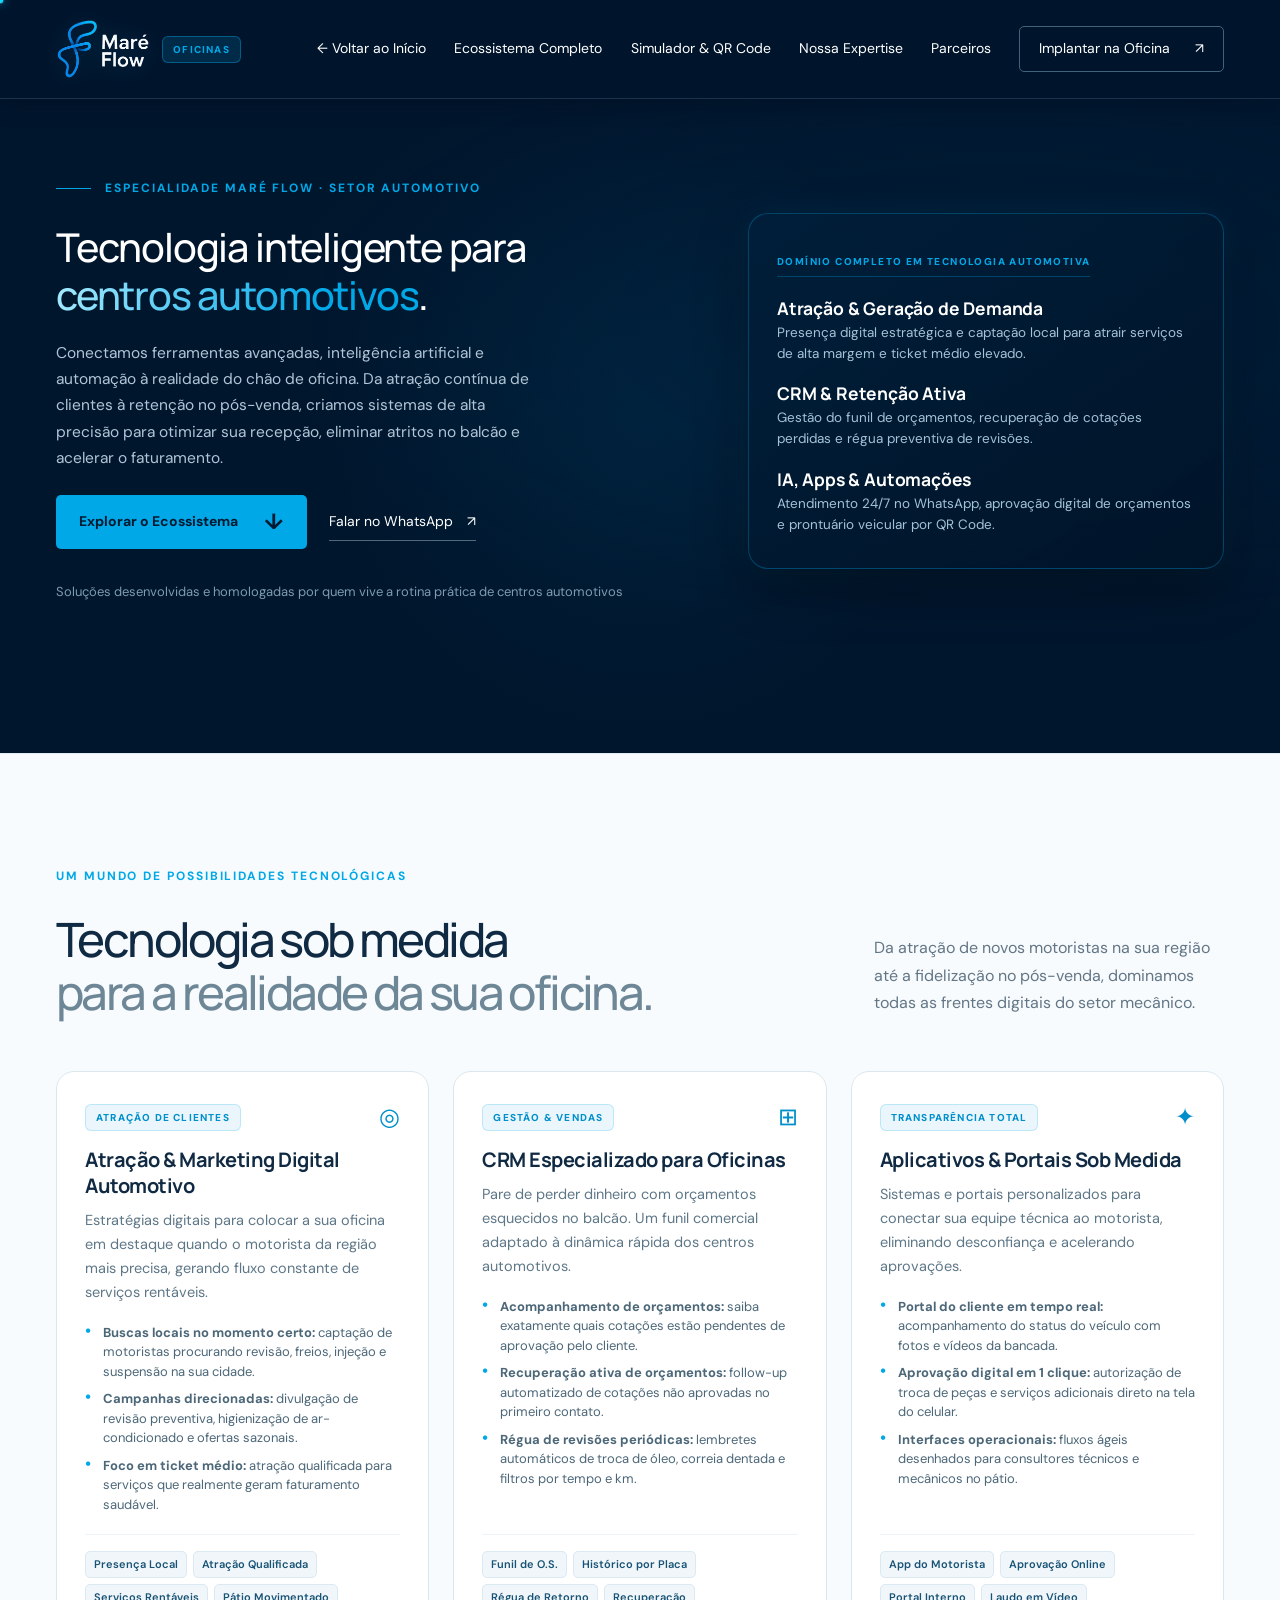
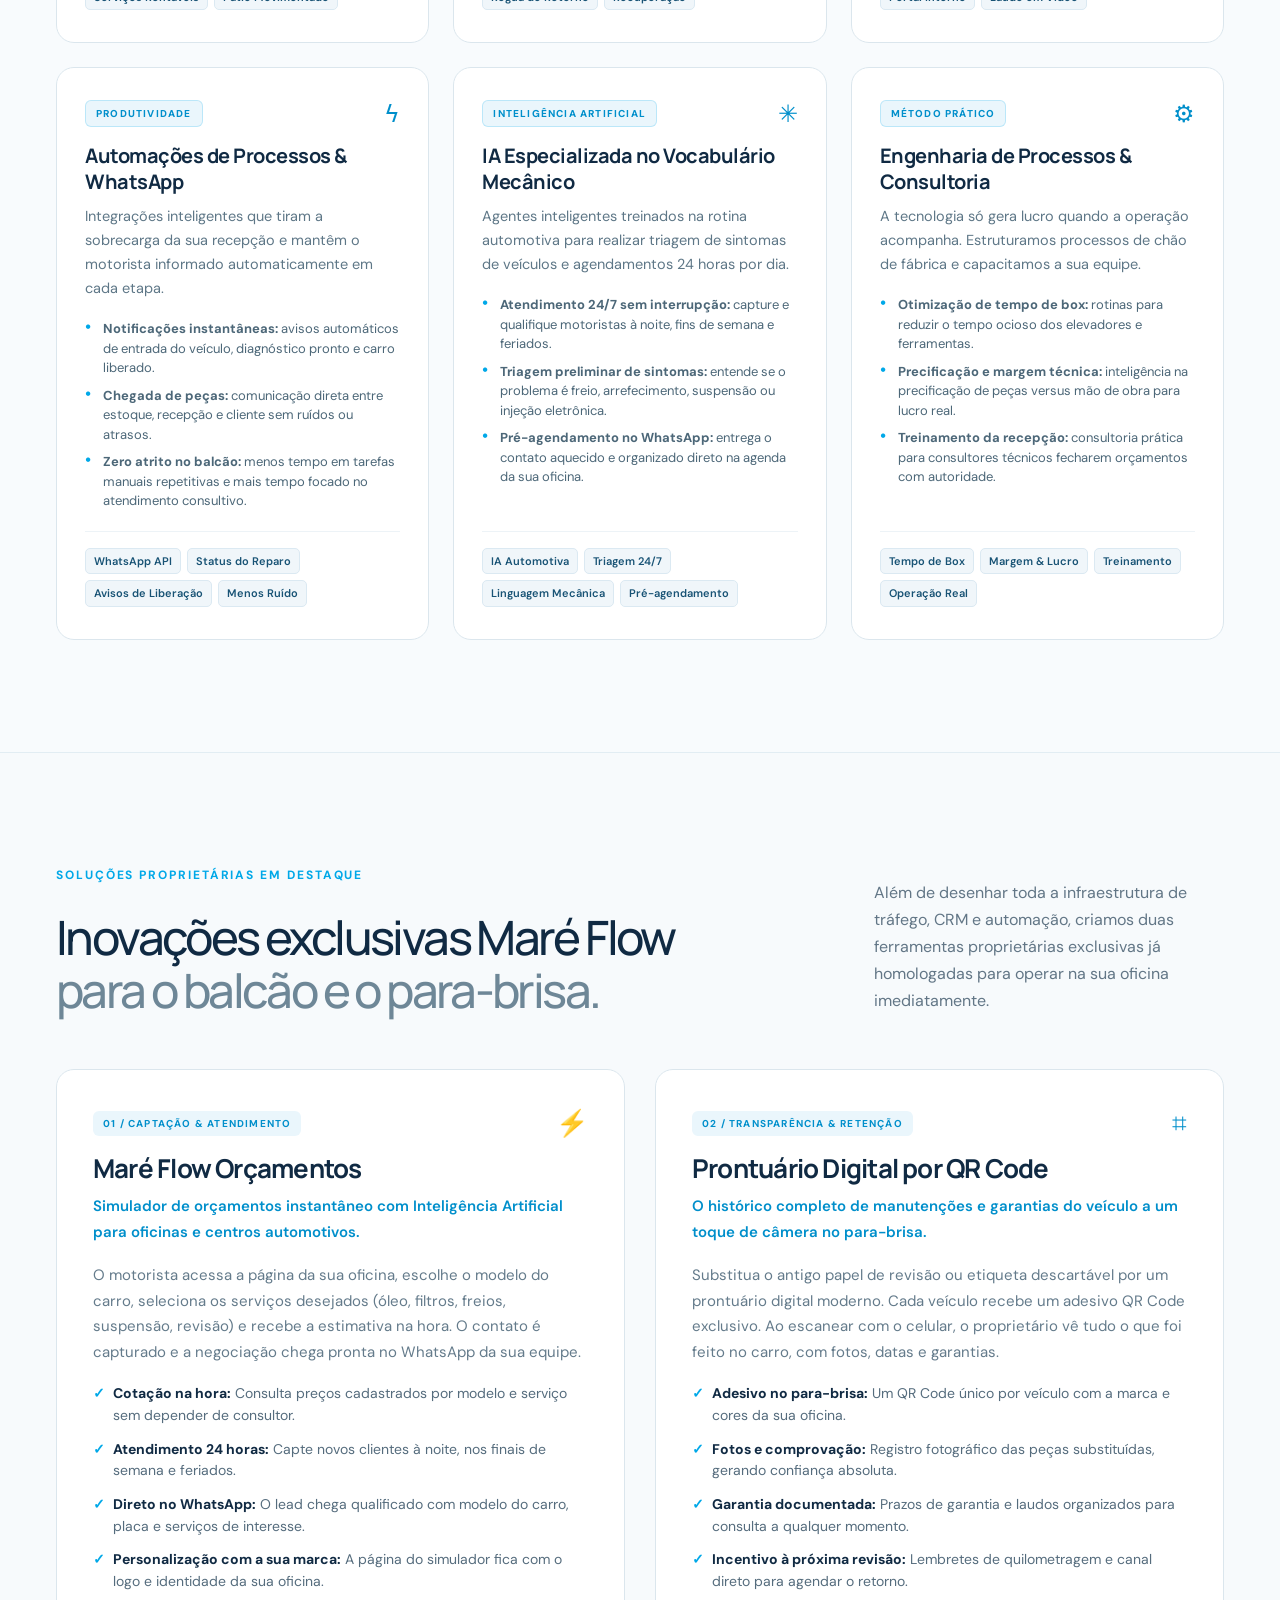
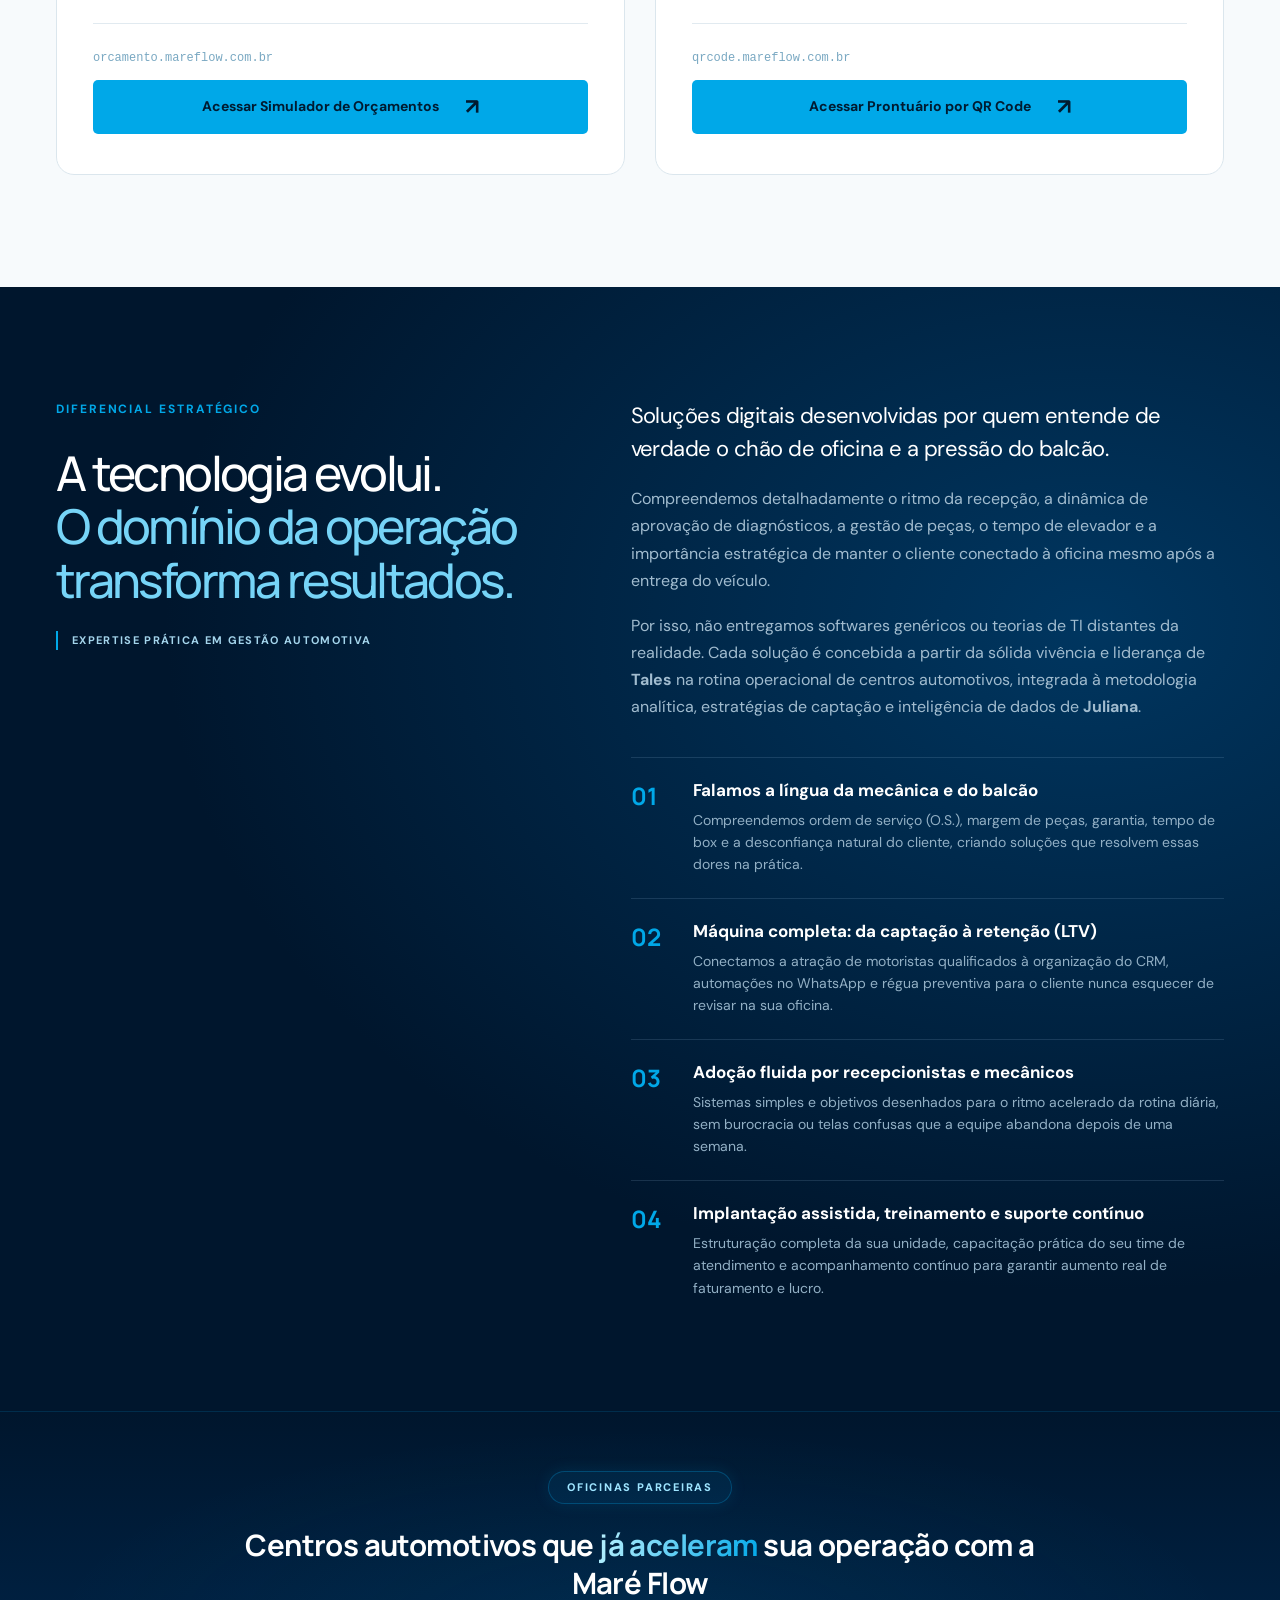
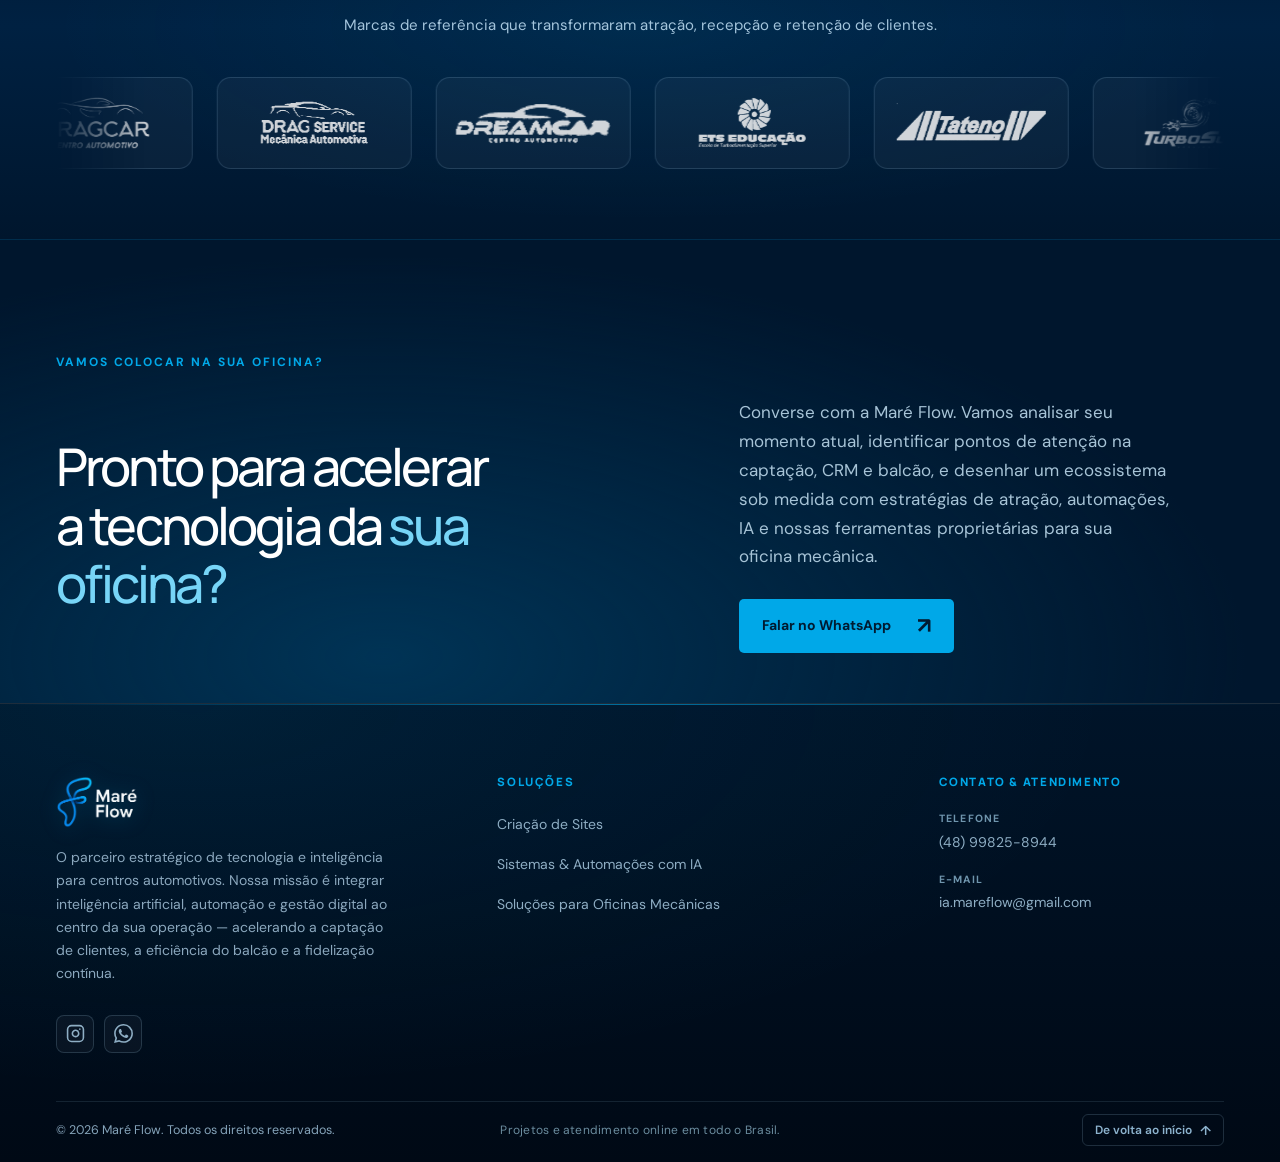
==== commit 6bad850a: "Add files via upload" ====
--- a/oficinas.html
+++ b/oficinas.html
@@ -412,7 +412,7 @@
         <div class="contact-grid">
           <h2>Pronto para acelerar<br>a tecnologia da <em>sua oficina?</em></h2>
           <div>
-            <p>Converse com a Maré Flow. Vamos analisar seu momento atual, identificar gargalos de captação, CRM e balcão, e desenhar um ecossistema sob medida com estratégias de atração, automações, IA e nossas ferramentas proprietárias para sua oficina mecânica.</p>
+            <p>Converse com a Maré Flow. Vamos analisar seu momento atual, identificar pontos de atenção na captação, CRM e balcão, e desenhar um ecossistema sob medida com estratégias de atração, automações, IA e nossas ferramentas proprietárias para sua oficina mecânica.</p>
             <a class="button primary magnetic" href="https://wa.me/5548998258944?text=Ol%C3%A1!%20Gostaria%20de%20conversar%20sobre%20as%20solu%C3%A7%C3%B5es%20completas%20de%20tecnologia%20para%20minha%20oficina." target="_blank" rel="noopener noreferrer">
               Falar no WhatsApp <span>↗</span>
             </a>
--- a/styles.css
+++ b/styles.css
@@ -1,5 +1,5 @@
 @import url('https://fonts.googleapis.com/css2?family=DM+Sans:wght@400;500;600;700&family=Manrope:wght@400;500;600;700;800&display=swap');
-:root{--navy:#00162d;--navy-light:#002b5c;--cyan:#00a8e8;--ice:#a3e5ff;--white:#fff;--ink:#102a43;--muted:#abc0d1;--border:rgba(167,210,239,.16);--mx:50%;--my:50%}*{box-sizing:border-box}html{scroll-behavior:smooth;scroll-padding-top:84px;overflow-x:hidden;max-width:100vw;width:100%}body{margin:0;background:var(--navy);color:white;font-family:'DM Sans',Arial,sans-serif;font-size:16px;line-height:1.7;overflow-x:hidden;max-width:100vw;width:100%}a{color:inherit;text-decoration:none}button{font:inherit}h1,h2,h3,p{margin:0}h1,h2,h3{font-family:'Manrope',Arial,sans-serif}h1,h2{font-weight:500;letter-spacing:-.055em;line-height:1.12}h3{line-height:1.3;letter-spacing:-.035em}em{font-style:normal;color:var(--cyan)}img{max-width:100%}::selection{background:var(--cyan);color:#00162d}:focus-visible{outline:3px solid #00a8e8;outline-offset:5px}.container{width:min(1240px,calc(100% - 112px));margin:auto}.section{padding:112px 0}.light{background:#f7fafc;color:var(--ink)}.eyebrow{font-size:12px;letter-spacing:.16em;font-weight:700;color:var(--cyan);display:flex;align-items:center;gap:14px;margin-bottom:26px}.line{height:1px;width:35px;background:var(--cyan)}.skip{position:fixed;top:-70px;left:16px;z-index:10001;padding:12px;background:white;color:var(--ink)}.skip:focus{top:10px}.header{position:fixed;top:0;left:0;right:0;width:100%;z-index:1000;border-bottom:1px solid var(--border);background:rgba(0,22,45,.95);backdrop-filter:blur(20px);-webkit-backdrop-filter:blur(20px);box-shadow:0 4px 20px rgba(0,10,24,.35)}main#principal{padding-top:98px}.nav-inner{height:98px;display:flex;justify-content:space-between;align-items:center}.brand{display:inline-flex;align-items:center;height:72px;width:auto;flex-shrink:0;position:relative}.brand img{height:60px;width:auto;max-width:none;object-fit:contain;display:block;filter:drop-shadow(0 2px 12px rgba(0,168,232,.18))}.nav-inner nav{display:flex;align-items:center;gap:clamp(14px,2.2vw,30px);font-size:14px}.nav-inner nav>a{position:relative;transition:color .25s}.nav-inner nav>a:hover{color:var(--cyan)}.nav-cta{padding:10px 19px;border:1px solid #41627c;border-radius:5px;display:flex;gap:25px}.menu-toggle{display:none}.hero{position:relative;overflow:hidden;background:radial-gradient(ellipse at 78% 35%,#002b4e55,transparent 52%),var(--navy)}.hero-glow{position:absolute;inset:0;pointer-events:none;background:radial-gradient(550px circle at var(--mx) var(--my),rgba(0,168,232,.065),transparent 75%)}.hero-grid{display:grid;grid-template-columns:1.05fr 1fr;gap:38px;padding-top:90px;padding-bottom:78px;align-items:center;min-height:690px}.hero-copy{position:relative;z-index:2}h1{font-size:clamp(44px,4.35vw,64px);max-width:610px}h1 em{display:inline-block;background:linear-gradient(105deg,#a5eaff 0%,#00a8e8 75%);background-clip:text;color:transparent}.hero-description{font-size:17px;line-height:1.75;color:#b1c5d6;max-width:450px;margin:28px 0 30px}.hero-actions{display:flex;flex-wrap:wrap;gap:22px;align-items:center}.button{display:inline-flex;justify-content:center;align-items:center;gap:26px;min-height:54px;padding:14px 23px;border-radius:5px;position:relative;overflow:hidden;font-size:14px;font-weight:700;transition:box-shadow .3s,background .3s,transform .25s;will-change:transform}.primary{background:var(--cyan);color:#001b31}.primary:hover{background:#66d0f7;box-shadow:0 5px 30px #00a8e84d}.button>span{font-size:22px;line-height:1;transition:transform .25s}.button:hover>span{transform:translate(3px,-3px)}.button:active{scale:.97}.text-link{font-size:14px;display:inline-flex;gap:14px;align-items:center;border-bottom:1px solid #536878;padding:6px 0;transition:color .25s}.text-link:hover{color:var(--cyan)}.hero-footnote{font-size:13px;color:#7e9bb0;margin-top:32px}.flow-visual{height:620px;max-width:610px;width:100%;margin:0 auto;position:relative;isolation:isolate;transform:perspective(1000px) rotateX(var(--rx,0deg)) rotateY(var(--ry,0deg));transition:transform .35s ease-out}.orbit{border:1px solid #27789a24;border-radius:50%;position:absolute;left:50%;top:50%;transform:translate(-50%,-50%);pointer-events:none}.orbit-one{width:210px;height:210px}.orbit-two{width:330px;height:330px}.orbit-three{width:472px;height:472px;border-style:dashed;opacity:.5}.connections{width:100%;height:100%;position:absolute;inset:0;overflow:visible}.connections path{fill:none;stroke:#00a8e8;stroke-width:1;stroke-dasharray:5 8;opacity:.4;animation:flowDash 16s linear infinite}.flow-core{position:absolute;left:50%;top:50%;transform:translate(-50%,-50%);width:154px;height:144px;background:rgba(0,27,52,.85);border:1px solid rgba(66,150,188,.55);border-radius:20px;box-shadow:0 0 60px rgba(0,168,232,.2),inset 0 0 24px rgba(0,168,232,.08);backdrop-filter:blur(10px);display:flex;align-items:center;justify-content:center;flex-direction:column;z-index:2;cursor:pointer;padding:10px 8px;transition:box-shadow .35s,border-color .35s,transform .25s}.flow-core:hover{border-color:#5bd1ff;box-shadow:0 0 75px rgba(0,168,232,.32)}.core-logo{display:flex;align-items:center;justify-content:center;width:100%;height:auto}.core-logo img{width:100px;height:auto;max-width:100%;object-fit:contain;display:block;filter:drop-shadow(0 2px 12px rgba(0,168,232,.18))}.flow-core .core-label{font-size:9px;letter-spacing:.14em;font-weight:700;color:#8ec3e3;display:block;margin-top:6px;text-align:center}.flow-node{position:absolute;z-index:3;display:flex;flex-direction:column;align-items:center;justify-content:center;text-align:center;border:1px solid #28465e;background:linear-gradient(125deg,#0c2b41f5,#031f35f5);box-shadow:0 10px 30px #0003;border-radius:14px;padding:9px 10px;width:132px;box-sizing:border-box;transform:translate(-50%,-50%);transition:border-color .3s,box-shadow .3s}.flow-node:hover{border-color:var(--cyan);box-shadow:0 12px 35px #00132188,0 0 25px #00a8e824}.flow-node div{display:flex;flex-direction:column;align-items:center;justify-content:center;text-align:center;width:100%}.node-icon{display:inline-grid;place-items:center;width:26px;height:26px;font-size:13px;font-weight:800;color:#59d1ff;background:#0b3951;border:1px solid #1c4c65;border-radius:6px;margin:0 auto 5px auto;flex-shrink:0}.flow-node small{font-size:8.5px;letter-spacing:.12em;font-weight:700;color:#79abc7;display:block;margin-bottom:2px;text-align:center;width:100%}.flow-node strong{display:block;font-size:12px;font-weight:700;line-height:1.25;color:#fff;text-align:center;width:100%}.flow-node div>span{display:block;font-size:9px;color:#8eacc0;margin-top:2px;line-height:1.25;font-weight:400;text-align:center;width:100%}.flow-node:hover div>span{color:#d5eeff}.node-8{border-color:rgba(0,168,232,.55);background:linear-gradient(125deg,#072f4df5,#021d34f5)}.node-8 .node-icon{background:#004b75;color:var(--cyan);border-color:var(--cyan)}.node-8 small{color:var(--cyan);font-weight:800}.visual-caption{position:absolute;bottom:-22px;width:100%;text-align:center;font-size:10px;letter-spacing:.13em;color:#5c879f}.hero-bottom{display:flex;justify-content:space-between;gap:20px;align-items:center;border-top:1px solid var(--border);padding:24px 0;color:#86a2b5;font-size:13px}.hero-bottom>a{font-size:10px;letter-spacing:.13em;display:flex;gap:24px;align-items:center}.hero-bottom>a span{font-size:22px;color:var(--cyan)}.intro-strip{background:#08243b;padding:37px 0;border-top:1px solid #274359}.intro-strip>.container{display:grid;grid-template-columns:1fr 1.5fr 52px;gap:52px;align-items:center}.intro-strip p:first-child{font-size:21px;line-height:1.45;color:#a8c3d6;letter-spacing:-.02em}.intro-strip strong{color:#fff;font-weight:500}.intro-strip p:nth-child(2){font-size:15px;line-height:1.7;color:#9fb8cb;max-width:540px}.round-link{border:1px solid #416078;border-radius:50%;width:52px;height:52px;display:grid;place-items:center;font-size:24px;transition:background .3s}.round-link:hover{background:#00a8e833}.section-heading{display:flex;justify-content:space-between;gap:60px;align-items:flex-end;margin-bottom:52px}h2{font-size:clamp(36px,3.7vw,52px)}.light h2 span{color:#6e8797}.section-heading>p{font-size:16px;color:#627686;max-width:350px;margin-bottom:3px}.service-grid{display:grid;grid-template-columns:repeat(4,1fr);gap:24px}.service-card.featured{grid-column:span 2}.service-card.workshop-full-card,.workshop-full-card{grid-column:1 / -1 !important;width:100%;background:linear-gradient(145deg,#002246 0%,#00152b 100%);border:1px solid rgba(0,168,232,.45);border-radius:18px;padding:38px 42px;min-height:auto;color:#fff}.service-card.workshop-full-card:hover,.workshop-full-card:hover{transform:none;border-color:var(--cyan);box-shadow:0 24px 60px -8px rgba(0,14,32,.7),0 0 35px rgba(0,168,232,.3),0 0 0 1.5px rgba(0,168,232,.55);z-index:10}.workshop-full-inner{display:grid;grid-template-columns:1fr 1.15fr;gap:40px;align-items:center;width:100%}#card-oficinas h3,.service-card.workshop-full-card h3,.workshop-full-card h3,.w-full-content h3{font-size:clamp(24px,2.5vw,30px);color:#fff!important;margin:8px 0 14px;letter-spacing:-.02em;line-height:1.25;text-shadow:0 2px 14px rgba(0,0,0,.5)}#card-oficinas p,.service-card.workshop-full-card p,.workshop-full-card p,.w-full-content p{color:#b6d7ee!important;font-size:15px;line-height:1.65;max-width:560px}#card-oficinas .service-index,.workshop-full-card .service-index{color:#5ad5ff!important;font-weight:700}.workshop-full-card .service-label-badge{color:var(--cyan);background:rgba(0,168,232,.15);border-color:rgba(0,168,232,.35)}.w-full-content .feature-chips{margin:16px 0 24px}.w-full-content .feature-chips span{background:#092c4a;color:#b9e3fc;border:1px solid #1f4f75}.w-full-tools{display:grid;grid-template-columns:1fr 1fr;gap:18px;width:100%}.w-tool-box{display:flex;flex-direction:column;background:rgba(255,255,255,.04);border:1px solid rgba(167,210,239,.2);border-radius:12px;padding:20px 20px;text-decoration:none;transition:all .25s ease;min-height:165px}.w-tool-box:hover{background:rgba(0,168,232,.1);border-color:var(--cyan);transform:translateY(-3px);box-shadow:0 10px 25px rgba(0,18,38,.4)}.w-tool-header{display:flex;justify-content:space-between;align-items:center;margin-bottom:10px}.w-tool-tag{font-size:9.5px;font-weight:800;letter-spacing:.12em;color:var(--cyan);background:rgba(0,168,232,.12);padding:3px 8px;border-radius:4px;border:1px solid rgba(0,168,232,.25)}.w-tool-arrow{color:var(--cyan);font-size:16px;transition:transform .2s ease}.w-tool-box:hover .w-tool-arrow{transform:translate(2px,-2px)}.w-tool-box h4{font-family:'Manrope',Arial,sans-serif;font-size:16px;font-weight:700;color:#fff;margin:0 0 6px}.w-tool-box p{font-size:13px;color:#9cbacf;line-height:1.55;margin:0 0 14px;flex-grow:1}.w-tool-url{font-family:monospace;font-size:11.5px;color:#6da2bf;margin-top:auto}.service-card{position:relative;border:1px solid #dbe6ed;border-radius:16px;padding:32px 28px;background:#fff;min-height:390px;display:flex;flex-direction:column;transform:none;transition:border-color .3s ease,box-shadow .35s ease}.service-card:hover{transform:none;border-color:#00a8e8;box-shadow:0 18px 45px -8px rgba(0,32,65,.18),0 0 30px rgba(0,168,232,.18),0 0 0 1px rgba(0,168,232,.35);z-index:5}.spotlight:before{content:'';position:absolute;inset:0;pointer-events:none;background:radial-gradient(360px circle at var(--sx,50%) var(--sy,0%),#00a8e814,transparent 60%);opacity:0;transition:opacity .3s;z-index:0;border-radius:inherit}.spotlight:hover:before{opacity:1}.service-card>*{position:relative;z-index:1}.card-top{display:flex;justify-content:space-between;align-items:center;margin-bottom:18px}.service-label{font-size:10px;letter-spacing:.13em;font-weight:700;color:#557488}.service-label-badge{font-size:10px;letter-spacing:.12em;font-weight:800;color:#008fcb;background:rgba(0,168,232,.12);padding:4px 10px;border-radius:6px;border:1px solid rgba(0,168,232,.3)}.service-index{font-size:12px;color:#88a0af}.service-symbol{font-size:28px;line-height:1;color:#008fcb;margin:3px 0 16px}.service-card h3{font-size:22px;margin-bottom:12px;letter-spacing:-.02em;color:var(--ink)}.service-card p{color:#647b8b;font-size:15px;line-height:1.7}.service-card details{margin-top:auto;padding-top:18px}.service-card summary{cursor:pointer;list-style:none;display:flex;justify-content:space-between;gap:10px;font-size:13px;font-weight:600;color:#21516e;border-top:1px solid #e1eaf0;padding-top:14px}.service-card summary::-webkit-details-marker{display:none}.service-card summary>span{color:var(--cyan);font-size:21px;line-height:1;transition:transform .3s}.service-card details[open] summary>span{transform:rotate(45deg)}.service-card details p{font-size:14px;margin-top:12px}.feature-chips{display:flex;gap:7px;flex-wrap:wrap;margin-top:16px;margin-bottom:14px}.feature-chips span{font-size:11px;padding:4px 9px;border-radius:5px;background:#eef6fb;color:#124c6e;border:1px solid #d3e7f4}.workshop-highlight-card{border-color:rgba(0,168,232,.35);background:linear-gradient(180deg,#fff 0%,#f5fbff 100%)}.workshop-highlight-card:hover{transform:none;border-color:var(--cyan);box-shadow:0 18px 45px -8px rgba(0,32,65,.18),0 0 32px rgba(0,168,232,.22),0 0 0 1px rgba(0,168,232,.4)}.card-link{display:flex;justify-content:space-between;align-items:center;margin-top:auto;padding-top:16px;border-top:1px solid #e1eaf0;font-size:13px;font-weight:700;color:#008fcb}.card-link>span{color:var(--cyan);font-size:18px;transition:transform .25s}.card-link:hover>span{transform:translate(3px,-3px)}.panel-mini-preview{margin:18px 0 14px;background:#f1f7fb;border:1px solid #d4e7f3;border-radius:10px;padding:12px 14px;position:relative;z-index:1}.p-preview-header{display:flex;justify-content:space-between;align-items:center;margin-bottom:10px}.p-preview-header span{font-size:9px;letter-spacing:.12em;font-weight:700;color:#4b7089}.p-pulse-green{width:7px;height:7px;border-radius:50%;background:#10b981;box-shadow:0 0 8px #10b981;display:inline-block;animation:pulseDot 2s infinite}.p-preview-bars{display:flex;flex-direction:column;gap:8px}.p-bar-item{display:flex;flex-direction:column;gap:3px}.p-bar-labels{display:flex;justify-content:space-between;align-items:center}.p-bar-labels small{font-size:11px;color:#627e91}.p-bar-labels strong{font-size:11px;color:#0b3456;font-weight:700}.p-bar-track{width:100%;height:5px;background:#d9e9f3;border-radius:3px;overflow:hidden}.p-bar-fill{height:100%;border-radius:3px;background:linear-gradient(90deg,#00a8e8,#42c9ff)}.p-fill-1{width:76%}.p-fill-2{width:88%}.extra-services{display:grid;grid-template-columns:1fr 1fr;margin-top:48px;gap:48px}.extra-services>div{display:flex;gap:20px;border-top:1px solid #d6e2e9;padding-top:24px}.extra-services>div>span{font-size:12px;font-weight:700;color:#008fbf;padding-top:5px}.extra-services h3{font-size:19px;margin-bottom:8px;color:var(--ink)}.extra-services p{color:#667d8c;font-size:15px;max-width:450px}.sites-section{background:radial-gradient(ellipse at 0 55%,#00426c88,transparent 65%),var(--navy)}.sites-grid{display:grid;grid-template-columns:1fr 1fr;gap:100px}.sites-title h2{font-size:clamp(42px,4.4vw,62px)}.sites-title em{color:#67cdf3}.lead{font-size:22px;line-height:1.6;letter-spacing:-.025em}.sites-content>.lead{margin-bottom:20px;color:white}.sites-content>p{color:#a1bccf}.sites-list{margin:38px 0}.sites-list>div{display:flex;gap:22px;padding:22px 0;border-top:1px solid var(--border)}.sites-list>div>span{color:#4da8ce;font-size:12px;margin-top:3px}.sites-list h3{font-size:19px;margin-bottom:9px}.sites-list p{color:#99b2c7;font-size:15px;line-height:1.65}.small-note{font-size:12px;margin-top:16px}.steps{display:grid;grid-template-columns:repeat(4,1fr);gap:36px;margin-top:65px}.steps article{border-top:1px solid #bdcfdb;padding-top:26px}.step-number{display:block;font-family:Manrope,Arial,sans-serif;font-size:40px;font-weight:400;color:var(--cyan);margin-bottom:35px;line-height:1}.steps h3{font-size:21px;margin-bottom:15px}.steps p{color:#637b8e;font-size:15px}.about{background:#08263d}.about-grid{display:grid;grid-template-columns:1fr 1fr;gap:96px}.about-heading h2{font-size:45px}.about-heading em{color:#8bd5f3}.origin{margin-top:68px;border-left:1px solid #3c6b89;padding-left:22px}.origin>span{font-size:10px;letter-spacing:.14em;color:#73aac7}.origin>p{margin-top:12px;font-size:18px;color:#b6d1e0}.about-story>p{color:#a9c3d5;margin-bottom:23px;font-size:16px}.about-story>.lead{font-size:22px;color:#fff}.about-story blockquote{margin:32px 0 35px;padding:22px 0 22px 24px;border-left:2px solid #00a8e8;color:#daeffa;font-size:18px;line-height:1.7}.about-story cite{display:block;font-style:normal;font-size:12px;margin-top:16px;color:#70a8c6}.people{display:grid;grid-template-columns:1fr 1fr;gap:22px;border-top:1px solid var(--border);padding-top:25px}.people strong{display:block;font-size:17px;font-weight:500}.people span{display:block;font-size:13px;color:#95b7cd;line-height:1.7;margin-top:6px}.principles{padding:74px 0}.principle-grid{display:grid;grid-template-columns:repeat(3,1fr);gap:54px}.principle-grid h3{font-size:21px;margin-bottom:15px}.principle-grid p{font-size:15px;color:#617b8d}.contact{background:radial-gradient(ellipse at 30% 90%,#003355,transparent 68%),var(--navy);padding-bottom:50px}.contact-grid{display:grid;grid-template-columns:1.2fr 1fr;gap:100px;align-items:center}.contact-grid h2{font-size:52px}.contact-grid h2 em{color:#77d5f7}.contact-grid>div>p{color:#a7c4d7;font-size:17px;max-width:430px;margin-bottom:28px}.contact-grid>div>.contact-channel{font-size:13px;margin-top:19px;margin-bottom:0}.contact-channel a{color:#a4e1f8;border-bottom:1px solid #4186a6;margin-left:4px}.contact-bottom{display:flex;justify-content:space-between;gap:20px;border-top:1px solid var(--border);padding-top:28px;margin-top:78px;font-size:12px;color:#8eaabe}.footer-inner{display:flex;align-items:center;justify-content:space-between;gap:25px;padding:20px 0;border-top:1px solid var(--border)}footer p,footer .footer-inner>a:last-child{font-size:12px;color:#7898af}footer .brand{display:inline-flex;align-items:center;height:60px;width:auto}footer .brand img{height:52px;width:auto;object-fit:contain}.reveal{opacity:0;transform:translateY(20px);transition:opacity .65s ease,transform .65s ease}.reveal.visible{opacity:1;transform:translateY(0)}@keyframes flowDash{to{stroke-dashoffset:-180}}@media(min-width:1600px){.hero-grid{padding-top:110px;padding-bottom:100px}}@media(max-width:1150px){.container{width:calc(100% - 64px)}.hero-grid{gap:35px;padding-top:70px}.hero-actions{gap:14px}.flow-visual{transform:scale(.88);margin:0 auto}.service-card{padding:25px}.sites-grid,.about-grid{gap:60px}.nav-inner nav{gap:26px}.contact-grid{gap:60px}.contact-grid h2{font-size:45px}}
+:root{--navy:#00162d;--navy-light:#002b5c;--cyan:#00a8e8;--ice:#a3e5ff;--white:#fff;--ink:#102a43;--muted:#abc0d1;--border:rgba(167,210,239,.16);--mx:50%;--my:50%}*{box-sizing:border-box}html{scroll-behavior:smooth;scroll-padding-top:84px;overflow-x:hidden;max-width:100vw;width:100%}body{margin:0;background:var(--navy);color:white;font-family:'DM Sans',Arial,sans-serif;font-size:16px;line-height:1.7;overflow-x:hidden;max-width:100vw;width:100%}a{color:inherit;text-decoration:none}button{font:inherit}h1,h2,h3,p{margin:0}h1,h2,h3{font-family:'Manrope',Arial,sans-serif}h1,h2{font-weight:500;letter-spacing:-.055em;line-height:1.12}h3{line-height:1.3;letter-spacing:-.035em}em{font-style:normal;color:var(--cyan)}img{max-width:100%}::selection{background:var(--cyan);color:#00162d}:focus-visible{outline:3px solid #00a8e8;outline-offset:5px}.container{width:min(1240px,calc(100% - 112px));margin:auto}.section{padding:112px 0}.light{background:#f7fafc;color:var(--ink)}.eyebrow{font-size:12px;letter-spacing:.16em;font-weight:700;color:var(--cyan);display:flex;align-items:center;gap:14px;margin-bottom:26px}.line{height:1px;width:35px;background:var(--cyan)}.skip{position:fixed;top:-70px;left:16px;z-index:10001;padding:12px;background:white;color:var(--ink)}.skip:focus{top:10px}.header{position:fixed;top:0;left:0;right:0;width:100%;z-index:1000;border-bottom:1px solid var(--border);background:rgba(0,22,45,.95);backdrop-filter:blur(20px);-webkit-backdrop-filter:blur(20px);box-shadow:0 4px 20px rgba(0,10,24,.35)}main#principal{padding-top:98px}.nav-inner{height:98px;display:flex;justify-content:space-between;align-items:center}.brand{display:inline-flex;align-items:center;height:72px;width:auto;flex-shrink:0;position:relative}.brand img{height:60px;width:auto;max-width:none;object-fit:contain;display:block;filter:drop-shadow(0 2px 12px rgba(0,168,232,.18))}.nav-inner nav{display:flex;align-items:center;gap:clamp(14px,2.2vw,30px);font-size:14px}.nav-inner nav>a{position:relative;transition:color .25s}.nav-inner nav>a:hover{color:var(--cyan)}.nav-cta{padding:10px 19px;border:1px solid #41627c;border-radius:5px;display:flex;gap:25px}.menu-toggle{display:none}.hero{position:relative;overflow:hidden;background:radial-gradient(ellipse at 78% 35%,#002b4e55,transparent 52%),var(--navy)}.hero-glow{position:absolute;inset:0;pointer-events:none;background:radial-gradient(550px circle at var(--mx) var(--my),rgba(0,168,232,.065),transparent 75%)}.hero-grid{display:grid;grid-template-columns:1.05fr 1fr;gap:38px;padding-top:90px;padding-bottom:78px;align-items:center;min-height:690px}.hero-copy{position:relative;z-index:2}h1{font-size:clamp(44px,4.35vw,64px);max-width:610px}h1 em{display:inline-block;background:linear-gradient(105deg,#a5eaff 0%,#00a8e8 75%);-webkit-background-clip:text;background-clip:text;color:transparent}.hero-description{font-size:17px;line-height:1.75;color:#b1c5d6;max-width:450px;margin:28px 0 30px}.hero-actions{display:flex;flex-wrap:wrap;gap:22px;align-items:center}.button{display:inline-flex;justify-content:center;align-items:center;gap:26px;min-height:54px;padding:14px 23px;border-radius:5px;position:relative;overflow:hidden;font-size:14px;font-weight:700;transition:box-shadow .3s,background .3s,transform .25s;will-change:transform}.primary{background:var(--cyan);color:#001b31}.primary:hover{background:#66d0f7;box-shadow:0 5px 30px #00a8e84d}.button>span{font-size:22px;line-height:1;transition:transform .25s}.button:hover>span{transform:translate(3px,-3px)}.button:active{scale:.97}.text-link{font-size:14px;display:inline-flex;gap:14px;align-items:center;border-bottom:1px solid #536878;padding:6px 0;transition:color .25s}.text-link:hover{color:var(--cyan)}.hero-footnote{font-size:13px;color:#7e9bb0;margin-top:32px}.flow-visual{height:620px;max-width:610px;width:100%;margin:0 auto;position:relative;isolation:isolate;transform:perspective(1000px) rotateX(var(--rx,0deg)) rotateY(var(--ry,0deg));transition:transform .35s ease-out}.orbit{border:1px solid #27789a24;border-radius:50%;position:absolute;left:50%;top:50%;transform:translate(-50%,-50%);pointer-events:none}.orbit-one{width:210px;height:210px}.orbit-two{width:330px;height:330px}.orbit-three{width:472px;height:472px;border-style:dashed;opacity:.5}.connections{width:100%;height:100%;position:absolute;inset:0;overflow:visible}.connections path{fill:none;stroke:#00a8e8;stroke-width:1;stroke-dasharray:5 8;opacity:.4;animation:flowDash 16s linear infinite}.flow-core{position:absolute;left:50%;top:50%;transform:translate(-50%,-50%);width:154px;height:144px;background:rgba(0,27,52,.85);border:1px solid rgba(66,150,188,.55);border-radius:20px;box-shadow:0 0 60px rgba(0,168,232,.2),inset 0 0 24px rgba(0,168,232,.08);backdrop-filter:blur(10px);display:flex;align-items:center;justify-content:center;flex-direction:column;z-index:2;cursor:pointer;padding:10px 8px;transition:box-shadow .35s,border-color .35s,transform .25s}.flow-core:hover{border-color:#5bd1ff;box-shadow:0 0 75px rgba(0,168,232,.32)}.core-logo{display:flex;align-items:center;justify-content:center;width:100%;height:auto}.core-logo img{width:100px;height:auto;max-width:100%;object-fit:contain;display:block;filter:drop-shadow(0 2px 12px rgba(0,168,232,.18))}.flow-core .core-label{font-size:9px;letter-spacing:.14em;font-weight:700;color:#8ec3e3;display:block;margin-top:6px;text-align:center}.flow-node{position:absolute;z-index:3;display:flex;flex-direction:column;align-items:center;justify-content:center;text-align:center;border:1px solid #28465e;background:linear-gradient(125deg,#0c2b41f5,#031f35f5);box-shadow:0 10px 30px #0003;border-radius:14px;padding:9px 10px;width:132px;box-sizing:border-box;transform:translate(-50%,-50%);transition:border-color .3s,box-shadow .3s}.flow-node:hover{border-color:var(--cyan);box-shadow:0 12px 35px #00132188,0 0 25px #00a8e824}.flow-node div{display:flex;flex-direction:column;align-items:center;justify-content:center;text-align:center;width:100%}.node-icon{display:inline-grid;place-items:center;width:26px;height:26px;font-size:13px;font-weight:800;color:#59d1ff;background:#0b3951;border:1px solid #1c4c65;border-radius:6px;margin:0 auto 5px auto;flex-shrink:0}.flow-node small{font-size:8.5px;letter-spacing:.12em;font-weight:700;color:#79abc7;display:block;margin-bottom:2px;text-align:center;width:100%}.flow-node strong{display:block;font-size:12px;font-weight:700;line-height:1.25;color:#fff;text-align:center;width:100%}.flow-node div>span{display:block;font-size:9px;color:#8eacc0;margin-top:2px;line-height:1.25;font-weight:400;text-align:center;width:100%}.flow-node:hover div>span{color:#d5eeff}.node-8{border-color:rgba(0,168,232,.55);background:linear-gradient(125deg,#072f4df5,#021d34f5)}.node-8 .node-icon{background:#004b75;color:var(--cyan);border-color:var(--cyan)}.node-8 small{color:var(--cyan);font-weight:800}.visual-caption{position:absolute;bottom:-22px;width:100%;text-align:center;font-size:10px;letter-spacing:.13em;color:#5c879f}.hero-bottom{display:flex;justify-content:space-between;gap:20px;align-items:center;border-top:1px solid var(--border);padding:24px 0;color:#86a2b5;font-size:13px}.hero-bottom>a{font-size:10px;letter-spacing:.13em;display:flex;gap:24px;align-items:center}.hero-bottom>a span{font-size:22px;color:var(--cyan)}.intro-strip{background:#08243b;padding:37px 0;border-top:1px solid #274359}.intro-strip>.container{display:grid;grid-template-columns:1fr 1.5fr 52px;gap:52px;align-items:center}.intro-strip p:first-child{font-size:21px;line-height:1.45;color:#a8c3d6;letter-spacing:-.02em}.intro-strip strong{color:#fff;font-weight:500}.intro-strip p:nth-child(2){font-size:15px;line-height:1.7;color:#9fb8cb;max-width:540px}.round-link{border:1px solid #416078;border-radius:50%;width:52px;height:52px;display:grid;place-items:center;font-size:24px;transition:background .3s}.round-link:hover{background:#00a8e833}.section-heading{display:flex;justify-content:space-between;gap:60px;align-items:flex-end;margin-bottom:52px}h2{font-size:clamp(36px,3.7vw,52px)}.light h2 span{color:#6e8797}.section-heading>p{font-size:16px;color:#627686;max-width:350px;margin-bottom:3px}.service-grid{display:grid;grid-template-columns:repeat(4,1fr);gap:24px}.service-card.featured{grid-column:span 2}.service-card.workshop-full-card,.workshop-full-card{grid-column:1 / -1 !important;width:100%;background:linear-gradient(145deg,#002246 0%,#00152b 100%);border:1px solid rgba(0,168,232,.45);border-radius:18px;padding:38px 42px;min-height:auto;color:#fff}.service-card.workshop-full-card:hover,.workshop-full-card:hover{transform:none;border-color:var(--cyan);box-shadow:0 24px 60px -8px rgba(0,14,32,.7),0 0 35px rgba(0,168,232,.3),0 0 0 1.5px rgba(0,168,232,.55);z-index:10}.workshop-full-inner{display:grid;grid-template-columns:1fr 1.15fr;gap:40px;align-items:center;width:100%}#card-oficinas h3,.service-card.workshop-full-card h3,.workshop-full-card h3,.w-full-content h3{font-size:clamp(24px,2.5vw,30px);color:#fff!important;margin:8px 0 14px;letter-spacing:-.02em;line-height:1.25;text-shadow:0 2px 14px rgba(0,0,0,.5)}#card-oficinas p,.service-card.workshop-full-card p,.workshop-full-card p,.w-full-content p{color:#b6d7ee!important;font-size:15px;line-height:1.65;max-width:560px}#card-oficinas .service-index,.workshop-full-card .service-index{color:#5ad5ff!important;font-weight:700}.workshop-full-card .service-label-badge{color:var(--cyan);background:rgba(0,168,232,.15);border-color:rgba(0,168,232,.35)}.w-full-content .feature-chips{margin:16px 0 24px}.w-full-content .feature-chips span{background:#092c4a;color:#b9e3fc;border:1px solid #1f4f75}.w-full-tools{display:grid;grid-template-columns:1fr 1fr;gap:18px;width:100%}.w-tool-box{display:flex;flex-direction:column;background:rgba(255,255,255,.04);border:1px solid rgba(167,210,239,.2);border-radius:12px;padding:20px 20px;text-decoration:none;transition:all .25s ease;min-height:165px}.w-tool-box:hover{background:rgba(0,168,232,.1);border-color:var(--cyan);transform:translateY(-3px);box-shadow:0 10px 25px rgba(0,18,38,.4)}.w-tool-header{display:flex;justify-content:space-between;align-items:center;margin-bottom:10px}.w-tool-tag{font-size:9.5px;font-weight:800;letter-spacing:.12em;color:var(--cyan);background:rgba(0,168,232,.12);padding:3px 8px;border-radius:4px;border:1px solid rgba(0,168,232,.25)}.w-tool-arrow{color:var(--cyan);font-size:16px;transition:transform .2s ease}.w-tool-box:hover .w-tool-arrow{transform:translate(2px,-2px)}.w-tool-box h4{font-family:'Manrope',Arial,sans-serif;font-size:16px;font-weight:700;color:#fff;margin:0 0 6px}.w-tool-box p{font-size:13px;color:#9cbacf;line-height:1.55;margin:0 0 14px;flex-grow:1}.w-tool-url{font-family:monospace;font-size:11.5px;color:#6da2bf;margin-top:auto}.service-card{position:relative;border:1px solid #dbe6ed;border-radius:16px;padding:32px 28px;background:#fff;min-height:390px;display:flex;flex-direction:column;transform:none;transition:border-color .3s ease,box-shadow .35s ease}.service-card:hover{transform:none;border-color:#00a8e8;box-shadow:0 18px 45px -8px rgba(0,32,65,.18),0 0 30px rgba(0,168,232,.18),0 0 0 1px rgba(0,168,232,.35);z-index:5}.spotlight:before{content:'';position:absolute;inset:0;pointer-events:none;background:radial-gradient(360px circle at var(--sx,50%) var(--sy,0%),#00a8e814,transparent 60%);opacity:0;transition:opacity .3s;z-index:0;border-radius:inherit}.spotlight:hover:before{opacity:1}.service-card>*{position:relative;z-index:1}.card-top{display:flex;justify-content:space-between;align-items:center;margin-bottom:18px}.service-label{font-size:10px;letter-spacing:.13em;font-weight:700;color:#557488}.service-label-badge{font-size:10px;letter-spacing:.12em;font-weight:800;color:#008fcb;background:rgba(0,168,232,.12);padding:4px 10px;border-radius:6px;border:1px solid rgba(0,168,232,.3)}.service-index{font-size:12px;color:#88a0af}.service-symbol{font-size:28px;line-height:1;color:#008fcb;margin:3px 0 16px}.service-card h3{font-size:22px;margin-bottom:12px;letter-spacing:-.02em;color:var(--ink)}.service-card p{color:#647b8b;font-size:15px;line-height:1.7}.service-card details{margin-top:auto;padding-top:18px}.service-card summary{cursor:pointer;list-style:none;display:flex;justify-content:space-between;gap:10px;font-size:13px;font-weight:600;color:#21516e;border-top:1px solid #e1eaf0;padding-top:14px}.service-card summary::-webkit-details-marker{display:none}.service-card summary>span{color:var(--cyan);font-size:21px;line-height:1;transition:transform .3s}.service-card details[open] summary>span{transform:rotate(45deg)}.service-card details p{font-size:14px;margin-top:12px}.feature-chips{display:flex;gap:7px;flex-wrap:wrap;margin-top:16px;margin-bottom:14px}.feature-chips span{font-size:11px;padding:4px 9px;border-radius:5px;background:#eef6fb;color:#124c6e;border:1px solid #d3e7f4}.workshop-highlight-card{border-color:rgba(0,168,232,.35);background:linear-gradient(180deg,#fff 0%,#f5fbff 100%)}.workshop-highlight-card:hover{transform:none;border-color:var(--cyan);box-shadow:0 18px 45px -8px rgba(0,32,65,.18),0 0 32px rgba(0,168,232,.22),0 0 0 1px rgba(0,168,232,.4)}.card-link{display:flex;justify-content:space-between;align-items:center;margin-top:auto;padding-top:16px;border-top:1px solid #e1eaf0;font-size:13px;font-weight:700;color:#008fcb}.card-link>span{color:var(--cyan);font-size:18px;transition:transform .25s}.card-link:hover>span{transform:translate(3px,-3px)}.panel-mini-preview{margin:18px 0 14px;background:#f1f7fb;border:1px solid #d4e7f3;border-radius:10px;padding:12px 14px;position:relative;z-index:1}.p-preview-header{display:flex;justify-content:space-between;align-items:center;margin-bottom:10px}.p-preview-header span{font-size:9px;letter-spacing:.12em;font-weight:700;color:#4b7089}.p-pulse-green{width:7px;height:7px;border-radius:50%;background:#10b981;box-shadow:0 0 8px #10b981;display:inline-block;animation:pulseDot 2s infinite}.p-preview-bars{display:flex;flex-direction:column;gap:8px}.p-bar-item{display:flex;flex-direction:column;gap:3px}.p-bar-labels{display:flex;justify-content:space-between;align-items:center}.p-bar-labels small{font-size:11px;color:#627e91}.p-bar-labels strong{font-size:11px;color:#0b3456;font-weight:700}.p-bar-track{width:100%;height:5px;background:#d9e9f3;border-radius:3px;overflow:hidden}.p-bar-fill{height:100%;border-radius:3px;background:linear-gradient(90deg,#00a8e8,#42c9ff)}.p-fill-1{width:76%}.p-fill-2{width:88%}.extra-services{display:grid;grid-template-columns:1fr 1fr;margin-top:48px;gap:48px}.extra-services>div{display:flex;gap:20px;border-top:1px solid #d6e2e9;padding-top:24px}.extra-services>div>span{font-size:12px;font-weight:700;color:#008fbf;padding-top:5px}.extra-services h3{font-size:19px;margin-bottom:8px;color:var(--ink)}.extra-services p{color:#667d8c;font-size:15px;max-width:450px}.sites-section{background:radial-gradient(ellipse at 0 55%,#00426c88,transparent 65%),var(--navy)}.sites-grid{display:grid;grid-template-columns:1fr 1fr;gap:100px}.sites-title h2{font-size:clamp(42px,4.4vw,62px)}.sites-title em{color:#67cdf3}.lead{font-size:22px;line-height:1.6;letter-spacing:-.025em}.sites-content>.lead{margin-bottom:20px;color:white}.sites-content>p{color:#a1bccf}.sites-list{margin:38px 0}.sites-list>div{display:flex;gap:22px;padding:22px 0;border-top:1px solid var(--border)}.sites-list>div>span{color:#4da8ce;font-size:12px;margin-top:3px}.sites-list h3{font-size:19px;margin-bottom:9px}.sites-list p{color:#99b2c7;font-size:15px;line-height:1.65}.small-note{font-size:12px;margin-top:16px}.steps{display:grid;grid-template-columns:repeat(4,1fr);gap:36px;margin-top:65px}.steps article{border-top:1px solid #bdcfdb;padding-top:26px}.step-number{display:block;font-family:Manrope,Arial,sans-serif;font-size:40px;font-weight:400;color:var(--cyan);margin-bottom:35px;line-height:1}.steps h3{font-size:21px;margin-bottom:15px}.steps p{color:#637b8e;font-size:15px}.about{background:#08263d}.about-grid{display:grid;grid-template-columns:1fr 1fr;gap:96px}.about-heading h2{font-size:45px}.about-heading em{color:#8bd5f3}.origin{margin-top:68px;border-left:1px solid #3c6b89;padding-left:22px}.origin>span{font-size:10px;letter-spacing:.14em;color:#73aac7}.origin>p{margin-top:12px;font-size:18px;color:#b6d1e0}.about-story>p{color:#a9c3d5;margin-bottom:23px;font-size:16px}.about-story>.lead{font-size:22px;color:#fff}.about-story blockquote{margin:32px 0 35px;padding:22px 0 22px 24px;border-left:2px solid #00a8e8;color:#daeffa;font-size:18px;line-height:1.7}.about-story cite{display:block;font-style:normal;font-size:12px;margin-top:16px;color:#70a8c6}.people{display:grid;grid-template-columns:1fr 1fr;gap:22px;border-top:1px solid var(--border);padding-top:25px}.people strong{display:block;font-size:17px;font-weight:500}.people span{display:block;font-size:13px;color:#95b7cd;line-height:1.7;margin-top:6px}.principles{padding:74px 0}.principle-grid{display:grid;grid-template-columns:repeat(3,1fr);gap:54px}.principle-grid h3{font-size:21px;margin-bottom:15px}.principle-grid p{font-size:15px;color:#617b8d}.contact{background:radial-gradient(ellipse at 30% 90%,#003355,transparent 68%),var(--navy);padding-bottom:50px}.contact-grid{display:grid;grid-template-columns:1.2fr 1fr;gap:100px;align-items:center}.contact-grid h2{font-size:52px}.contact-grid h2 em{color:#77d5f7}.contact-grid>div>p{color:#a7c4d7;font-size:17px;max-width:430px;margin-bottom:28px}.contact-grid>div>.contact-channel{font-size:13px;margin-top:19px;margin-bottom:0}.contact-channel a{color:#a4e1f8;border-bottom:1px solid #4186a6;margin-left:4px}.contact-bottom{display:flex;justify-content:space-between;gap:20px;border-top:1px solid var(--border);padding-top:28px;margin-top:78px;font-size:12px;color:#8eaabe}.footer-inner{display:flex;align-items:center;justify-content:space-between;gap:25px;padding:20px 0;border-top:1px solid var(--border)}footer p,footer .footer-inner>a:last-child{font-size:12px;color:#7898af}footer .brand{display:inline-flex;align-items:center;height:60px;width:auto}footer .brand img{height:52px;width:auto;object-fit:contain}.reveal{opacity:0;transform:translateY(20px);transition:opacity .65s ease,transform .65s ease}.reveal.visible{opacity:1;transform:translateY(0)}@keyframes flowDash{to{stroke-dashoffset:-180}}@media(min-width:1600px){.hero-grid{padding-top:110px;padding-bottom:100px}}@media(max-width:1150px){.container{width:calc(100% - 64px)}.hero-grid{gap:35px;padding-top:70px}.hero-actions{gap:14px}.flow-visual{transform:scale(.88);margin:0 auto}.service-card{padding:25px}.sites-grid,.about-grid{gap:60px}.nav-inner nav{gap:26px}.contact-grid{gap:60px}.contact-grid h2{font-size:45px}}
 /* ===== BREAKPOINTS RESPONSIVOS ROBUSTOS (TABLET & MOBILE) ===== */
 @media(max-width:960px){
   .workshop-full-inner{grid-template-columns:1fr;gap:28px}
@@ -55,96 +55,116 @@
 }
 
 @media(max-width:620px){
-  html{scroll-padding-top:76px}
-  main#principal{padding-top:76px}
-  .container{width:calc(100% - 32px);max-width:100%}
-  .section{padding:54px 0}
-  .hero-grid{padding-top:32px;padding-bottom:16px;gap:24px}
-  .eyebrow{font-size:10.5px;letter-spacing:.12em;margin-bottom:14px;gap:10px}
-  .line{width:24px}
-  .hero h1{font-size:clamp(30px,8.4vw,40px);max-width:100%;line-height:1.16;letter-spacing:-.04em;word-break:break-word}
-  .hero-description{font-size:15px;line-height:1.65;color:#a8c5d8;margin:14px 0 22px;max-width:100%}
-  .hero-actions{display:flex;flex-direction:column;gap:12px;width:100%;align-items:stretch}
-  .hero-actions .button.primary{width:100%;justify-content:center;min-height:50px;padding:14px 18px;font-size:14.5px;font-weight:700}
-  .hero-actions .text-link{justify-content:center;padding:8px 0;font-size:13.5px;border-bottom:1px solid #3d596e}
-  .hero-footnote{font-size:12px;color:#7292a8;margin-top:14px;text-align:center}
-  .hero-bottom{display:flex;flex-direction:column;align-items:center;text-align:center;gap:8px;padding:18px 0;border-top:1px solid var(--border)}
-  .hero-bottom>span{font-size:12.5px;max-width:100%;color:#8daec5}
-  .hero-bottom>a{font-size:11px;letter-spacing:.1em;color:var(--cyan);display:inline-flex;align-items:center;gap:8px}
+  html{scroll-padding-top:72px}
+  main#principal{padding-top:72px}
+  .container{width:calc(100% - 28px);max-width:100%}
+  .section{padding:42px 0}
+  
+  /* Hero */
+  .hero-grid{padding-top:20px;padding-bottom:12px;gap:16px}
+  .eyebrow{font-size:10px;letter-spacing:.12em;margin-bottom:8px;gap:8px}
+  .line{width:20px}
+  .hero h1{font-size:clamp(26px,7.5vw,34px);max-width:100%;line-height:1.14;letter-spacing:-.04em;word-break:break-word}
+  .hero-text-blue, .hero-text-cyan{display:inline-block}
+  .hero-description{font-size:14px;line-height:1.55;color:#a4c2d6;margin:10px 0 16px;max-width:100%}
+  .hero-actions{display:flex;flex-direction:column;gap:10px;width:100%;align-items:stretch}
+  .hero-actions .button.primary{width:100%;justify-content:center;min-height:46px;padding:12px 18px;font-size:14px;font-weight:700}
+  .hero-actions .hero-rx-cta{width:100%;justify-content:center;min-height:44px;padding:10px 16px;font-size:13.5px;font-weight:600}
+  .hero-actions .text-link{justify-content:center;padding:6px 0;font-size:13px;border-bottom:1px solid #3d596e}
+  .hero-footnote{font-size:11.5px;color:#6f8fa6;margin-top:10px;text-align:center}
+  .hero-bottom{display:flex;flex-direction:column;align-items:center;text-align:center;gap:6px;padding:12px 0;border-top:1px solid var(--border)}
+  .hero-bottom>span{font-size:12px;max-width:100%;color:#8daec5}
+  .hero-bottom>a{font-size:10.5px;letter-spacing:.09em;color:var(--cyan);display:inline-flex;align-items:center;gap:6px}
   .visual-caption{display:none}
   
-  .intro-strip{padding:28px 0}
-  .intro-strip>.container{display:flex;flex-direction:column;gap:14px;align-items:flex-start}
-  .intro-strip p:first-child{font-size:19px;line-height:1.4}
-  .intro-strip p:nth-child(2){font-size:14px;line-height:1.65;max-width:100%}
-  .round-link{width:46px;height:46px;font-size:20px;align-self:flex-start;margin-top:2px}
+  /* Intro Strip */
+  .intro-strip{padding:20px 0}
+  .intro-strip>.container{display:flex;flex-direction:column;gap:8px;align-items:flex-start}
+  .intro-strip p:first-child{font-size:17px;line-height:1.35}
+  .intro-strip p:nth-child(2){font-size:13.5px;line-height:1.55;max-width:100%}
+  .round-link{width:40px;height:40px;font-size:18px;align-self:flex-start;margin-top:2px}
   
-  .section-heading{display:flex;flex-direction:column;gap:14px;margin-bottom:28px}
-  .section-heading>p{max-width:none;font-size:14.5px;line-height:1.6}
-  h2{font-size:clamp(26px,7.2vw,34px);line-height:1.2;letter-spacing:-.03em}
+  /* Section Headings */
+  .section-heading{display:flex;flex-direction:column;gap:8px;margin-bottom:20px}
+  .section-heading>p{max-width:none;font-size:13.5px;line-height:1.55}
+  h2{font-size:clamp(23px,6.5vw,29px);line-height:1.18;letter-spacing:-.03em}
   
-  .service-grid{grid-template-columns:1fr;gap:16px}
+  /* Services Grid */
+  .service-grid{grid-template-columns:1fr;gap:12px}
   .service-card.featured{grid-column:1}
-  .workshop-full-card{grid-column:1;padding:24px 18px;border-radius:16px}
-  .service-card{min-height:auto;padding:24px 18px;border-radius:16px}
-  .service-card h3{font-size:20px;line-height:1.3}
-  .service-card p{font-size:14px;line-height:1.65}
-  .card-link{margin-top:12px}
+  .workshop-full-card{grid-column:1;padding:18px 15px;border-radius:14px}
+  .service-card{min-height:auto;padding:18px 15px;border-radius:14px}
+  .card-top{margin-bottom:10px}
+  .service-symbol{font-size:22px;margin:0 0 8px}
+  .service-card h3{font-size:18px;line-height:1.25;margin-bottom:6px}
+  .service-card p{font-size:13.5px;line-height:1.55}
+  .feature-chips{gap:5px;margin-top:10px;margin-bottom:8px}
+  .feature-chips span{font-size:10px;padding:3px 7px}
+  .card-link{margin-top:10px;padding-top:10px;font-size:12.5px}
   
-  .workshop-full-inner{grid-template-columns:1fr;gap:20px}
-  #card-oficinas h3,.workshop-full-card h3,.w-full-content h3{font-size:22px!important;color:#fff!important;line-height:1.28;margin:8px 0 12px;text-shadow:0 2px 10px rgba(0,0,0,.6)}
-  #card-oficinas p,.workshop-full-card p,.w-full-content p{font-size:14px!important;color:#b6d7ee!important;line-height:1.6}
-  .w-full-tools{grid-template-columns:1fr!important;gap:12px!important;width:100%}
-  .w-tool-box{padding:16px 14px;min-height:auto;border-radius:12px}
-  .w-tool-box h4{font-size:15.5px}
-  .w-tool-box p{font-size:13px;line-height:1.5;margin-bottom:10px}
-  .w-tool-url{font-size:11px;word-break:break-all}
+  .workshop-full-inner{grid-template-columns:1fr;gap:14px}
+  #card-oficinas h3,.workshop-full-card h3,.w-full-content h3{font-size:19px!important;color:#fff!important;line-height:1.25;margin:4px 0 8px;text-shadow:0 2px 10px rgba(0,0,0,.6)}
+  #card-oficinas p,.workshop-full-card p,.w-full-content p{font-size:13px!important;color:#b6d7ee!important;line-height:1.55}
+  .w-full-tools{grid-template-columns:1fr!important;gap:10px!important;width:100%}
+  .w-tool-box{padding:14px 12px;min-height:auto;border-radius:10px}
+  .w-tool-box h4{font-size:14.5px;margin-bottom:4px}
+  .w-tool-box p{font-size:12.5px;line-height:1.45;margin-bottom:6px}
+  .w-tool-url{font-size:10.5px;word-break:break-all}
   
-  .extra-services{grid-template-columns:1fr;gap:18px;margin-top:24px}
-  .extra-services>div{padding-top:16px;gap:14px}
-  .extra-services h3{font-size:17.5px}
-  .extra-services p{font-size:14px}
+  .extra-services{grid-template-columns:1fr;gap:12px;margin-top:18px}
+  .extra-services>div{padding-top:12px;gap:10px}
+  .extra-services h3{font-size:16px;margin-bottom:4px}
+  .extra-services p{font-size:13px;line-height:1.5}
   
-  .sites-grid,.about-grid{gap:32px}
-  .sites-title h2,.about-heading h2{font-size:clamp(26px,7.2vw,36px);line-height:1.2}
-  .sites-content>.lead,.about-story>.lead{font-size:17.5px;line-height:1.5}
-  .sites-content>p,.about-story>p{font-size:14.5px;line-height:1.65}
-  .sites-list p{font-size:14px}
-  .sites-list>div{padding:16px 0;gap:14px}
-  .sites-list h3{font-size:17px}
-  .sites-content>.small-note{font-size:12px}
+  /* Sites Section & About */
+  .sites-grid,.about-grid{gap:22px}
+  .sites-title h2,.about-heading h2{font-size:clamp(23px,6.5vw,30px);line-height:1.18}
+  .sites-content>.lead,.about-story>.lead{font-size:16px;line-height:1.45;margin-bottom:10px}
+  .sites-content>p,.about-story>p{font-size:13.5px;line-height:1.55;margin-bottom:14px}
+  .sites-list{margin:18px 0}
+  .sites-list p{font-size:13px;line-height:1.5}
+  .sites-list>div{padding:10px 0;gap:10px}
+  .sites-list h3{font-size:15.5px;margin-bottom:3px}
+  .sites-content>.small-note{font-size:11.5px;margin-top:8px}
   
-  .steps{grid-template-columns:1fr;gap:18px;margin-top:28px}
-  .steps article{display:grid;grid-template-columns:40px 1fr;gap:4px 12px;padding-top:18px}
-  .step-number{grid-row:span 2;font-size:26px;margin:0}
-  .steps h3{margin-bottom:0;font-size:17.5px}
-  .steps p{font-size:14px}
+  /* Steps / Metodo */
+  .steps{grid-template-columns:1fr;gap:10px;margin-top:18px}
+  .steps article{display:grid;grid-template-columns:34px 1fr;gap:2px 10px;padding-top:12px}
+  .step-number{grid-row:span 2;font-size:22px;margin:0}
+  .steps h3{margin-bottom:0;font-size:15.5px}
+  .steps p{font-size:13px;line-height:1.5}
   
-  .people{grid-template-columns:1fr!important;gap:14px!important;padding-top:18px}
-  .people strong{font-size:15.5px}
-  .people span{font-size:13.5px;line-height:1.55}
-  .about-story blockquote{font-size:15.5px;line-height:1.6;padding:14px 0 14px 14px;margin:20px 0}
+  /* People & Principles */
+  .people{grid-template-columns:1fr!important;gap:10px!important;padding-top:12px}
+  .people strong{font-size:14.5px}
+  .people span{font-size:12.5px;line-height:1.5}
+  .about-story blockquote{font-size:13.5px;line-height:1.5;padding:8px 0 8px 12px;margin:14px 0}
   
-  .principle-grid{grid-template-columns:1fr;gap:20px}
-  .principle-grid h3{font-size:18px}
-  .principle-grid p{font-size:14px}
+  .principle-grid{grid-template-columns:1fr;gap:12px}
+  .principle-grid h3{font-size:16.5px;margin-bottom:6px}
+  .principle-grid p{font-size:13px;line-height:1.5}
   
-  .contact-grid{grid-template-columns:1fr;gap:24px}
-  .contact-grid h2{font-size:clamp(28px,7.5vw,36px);line-height:1.2}
-  .contact-grid>div>p{font-size:14.5px;margin-bottom:18px}
-  .contact-bottom{flex-direction:column;gap:8px;margin-top:36px;font-size:12px;text-align:center}
+  /* Contact */
+  .contact-grid{grid-template-columns:1fr;gap:18px}
+  .contact-grid h2{font-size:clamp(24px,6.8vw,30px);line-height:1.18}
+  .contact-grid>div>p{font-size:13.5px;margin-bottom:12px;line-height:1.5}
+  .contact-bottom{flex-direction:column;gap:6px;margin-top:22px;font-size:11.5px;text-align:center}
   
-  .footer-inner{flex-wrap:wrap;gap:10px 16px;padding:18px 0}
+  /* Footer */
+  .site-footer{padding-top:36px}
+  .footer-main{grid-template-columns:1fr;gap:20px;padding-bottom:24px}
+  .footer-bio{font-size:13px;line-height:1.55;margin-bottom:10px}
+  .footer-inner{flex-wrap:wrap;gap:8px 12px;padding:12px 0}
   .footer-inner p{order:3;width:100%}
-  footer .footer-inner>a:last-child{font-size:12px}
-  .service-card summary{font-size:13.5px}
+  footer .footer-inner>a:last-child{font-size:11.5px}
+  .service-card summary{font-size:13px}
 }
 
 @media(max-width:380px){
-  .container{width:calc(100% - 24px)}
-  .hero h1{font-size:clamp(26px,8.2vw,32px)}
-  .service-card,.workshop-full-card{padding:20px 14px}
-  .button{padding:12px 16px}
+  .container{width:calc(100% - 20px)}
+  .hero h1{font-size:clamp(23px,7.4vw,28px)}
+  .service-card,.workshop-full-card{padding:15px 12px}
+  .button{padding:10px 14px;font-size:13px}
 }
 @media(prefers-reduced-motion:reduce){html{scroll-behavior:auto}*,*:before,*:after{animation:none!important;transition:none!important}.reveal{opacity:1;transform:none}.flow-visual{transform:none!important}.magnetic{transform:none!important}}@media(hover:none){.reveal{opacity:1;transform:none}.spotlight:before{display:none}}
 /* ===== HUB ESPECIALIZADO: OFICINAS MECÂNICAS ===== */
@@ -342,24 +362,108 @@
 body.rx-modal-open{overflow:hidden}
 
 /* CTA Section */
-.raio-x-cta-section{padding:70px 0;position:relative}
-.raio-x-cta-card{position:relative;border-radius:24px;background:radial-gradient(ellipse at 50% 0%,rgba(0,168,232,.14) 0%,rgba(0,20,41,.96) 75%),#000e1e;border:1px solid rgba(0,168,232,.32);padding:52px 40px;text-align:center;overflow:hidden;box-shadow:0 20px 50px rgba(0,10,24,.5),0 0 35px rgba(0,168,232,.07);transition:border-color .3s ease,box-shadow .3s ease}
-.raio-x-cta-card:hover{border-color:rgba(0,168,232,.5);box-shadow:0 24px 60px rgba(0,10,24,.6),0 0 45px rgba(0,168,232,.12)}
-.raio-x-cta-glow{position:absolute;top:-40px;left:50%;transform:translateX(-50%);width:400px;height:140px;background:radial-gradient(ellipse,rgba(0,168,232,.25),transparent 70%);pointer-events:none}
-.raio-x-cta-content{position:relative;z-index:2;display:flex;flex-direction:column;align-items:center;max-width:680px;margin:0 auto}
-.raio-x-cta-header{display:flex;flex-direction:column;align-items:center;gap:14px;margin-bottom:14px}
-.raio-x-badge{display:inline-flex;align-items:center;gap:8px;font-size:11px;font-weight:800;letter-spacing:.12em;text-transform:uppercase;color:var(--cyan);background:rgba(0,168,232,.1);border:1px solid rgba(0,168,232,.3);padding:5px 12px;border-radius:999px}
-.rx-pulse-dot{width:7px;height:7px;border-radius:50%;background:var(--cyan);box-shadow:0 0 8px var(--cyan);animation:rx-dot-blink 1.8s infinite ease-in-out}
-.raio-x-pillars-tags{display:flex;flex-wrap:wrap;justify-content:center;gap:8px}
-.raio-x-pillars-tags span{background:rgba(255,255,255,.03);border:1px solid rgba(167,210,239,.14);color:#b3d8ee;padding:4px 12px;border-radius:999px;font-size:12px;font-weight:600}
-.raio-x-cta-title{font-family:'Manrope',Arial,sans-serif;font-size:36px;font-weight:800;letter-spacing:-.02em;color:#fff;margin:0 0 12px;line-height:1.2}
-.raio-x-cta-subtext{font-size:16.5px;line-height:1.6;color:#a0bfd4;margin:0 0 28px}
-.raio-x-cta-actions{display:flex;flex-direction:column;align-items:center;gap:10px}
-.raio-x-cta-card .raio-x-trigger-btn{padding:14px 34px;font-size:15px;font-weight:700;display:inline-flex;align-items:center;gap:10px;border-radius:10px;cursor:pointer;background:var(--cyan);color:#00162d;border:none;transition:all .25s ease;box-shadow:0 4px 20px rgba(0,168,232,.35)}
-.raio-x-cta-card .raio-x-trigger-btn:hover{background:#5ad5ff;transform:translateY(-2px);box-shadow:0 8px 28px rgba(0,168,232,.5)}
-.raio-x-cta-card .raio-x-trigger-btn span{transition:transform .2s ease;font-size:17px}
-.raio-x-cta-card .raio-x-trigger-btn:hover span{transform:translateX(4px)}
-.raio-x-quick-info{font-size:12.5px;color:#7095ad;letter-spacing:.02em}
+.raio-x-cta-section{padding:90px 0;position:relative}
+.raio-x-cta-card{position:relative;border-radius:28px;background:radial-gradient(ellipse at 85% 20%,rgba(0,168,232,.18) 0%,rgba(0,24,52,.96) 45%,#000e1f 100%);border:1px solid rgba(0,168,232,.36);padding:56px 48px;overflow:hidden;box-shadow:0 25px 65px rgba(0,10,24,.65),0 0 50px rgba(0,168,232,.12),inset 0 1px 0 rgba(255,255,255,.08);transition:border-color .35s ease,box-shadow .35s ease}
+.raio-x-cta-card:hover{border-color:rgba(0,168,232,.55);box-shadow:0 30px 75px rgba(0,10,24,.75),0 0 60px rgba(0,168,232,.18),inset 0 1px 0 rgba(255,255,255,.12)}
+
+/* Ambient Backlights & Cyber Grid */
+.raio-x-glow-1{position:absolute;top:-80px;right:-60px;width:440px;height:440px;background:radial-gradient(circle,rgba(0,168,232,.22) 0%,transparent 68%);pointer-events:none;filter:blur(40px)}
+.raio-x-glow-2{position:absolute;bottom:-80px;left:-60px;width:380px;height:380px;background:radial-gradient(circle,rgba(0,100,180,.18) 0%,transparent 70%);pointer-events:none;filter:blur(50px)}
+.rx-cyber-grid{position:absolute;inset:0;background-image:linear-gradient(rgba(0,168,232,.04) 1px,transparent 1px),linear-gradient(90deg,rgba(0,168,232,.04) 1px,transparent 1px);background-size:32px 32px;pointer-events:none;opacity:.8}
+.rx-scanline{position:absolute;top:0;left:0;right:0;height:2px;background:linear-gradient(90deg,transparent 0%,rgba(0,168,232,.6) 50%,transparent 100%);box-shadow:0 0 12px rgba(0,168,232,.8);pointer-events:none;animation:rx-scanline-move 8s ease-in-out infinite alternate;opacity:.65}
+@keyframes rx-scanline-move{0%{top:4%;opacity:.2}50%{opacity:.7}100%{top:96%;opacity:.2}}
+
+/* 2-Column Split Layout */
+.raio-x-cta-layout{display:grid;grid-template-columns:1.15fr .95fr;gap:48px;align-items:center;position:relative;z-index:2}
+.raio-x-cta-col-main{display:flex;flex-direction:column;align-items:flex-start;text-align:left}
+.raio-x-badge-wrap{margin-bottom:18px}
+.raio-x-badge{display:inline-flex;align-items:center;gap:9px;font-size:11px;font-weight:800;letter-spacing:.14em;text-transform:uppercase;color:#5ad5ff;background:rgba(0,168,232,.12);border:1px solid rgba(0,168,232,.38);padding:6px 14px;border-radius:999px;box-shadow:0 0 16px rgba(0,168,232,.2)}
+.rx-pulse-dot{width:7px;height:7px;border-radius:50%;background:var(--cyan);box-shadow:0 0 8px var(--cyan);animation:rx-dot-blink 1.8s infinite ease-in-out;flex-shrink:0}
+
+.raio-x-cta-title{font-family:'Manrope',Arial,sans-serif;font-size:clamp(30px,3.2vw,42px);font-weight:800;letter-spacing:-.03em;color:#fff;margin:0 0 16px;line-height:1.2}
+.raio-x-cta-title em{font-style:normal;color:#5ad5ff;background:linear-gradient(110deg,#c4f1ff 0%,#00a8e8 100%);-webkit-background-clip:text;-webkit-text-fill-color:transparent}
+.raio-x-cta-subtext{font-size:16px;line-height:1.68;color:#a3c4dc;margin:0 0 24px;max-width:530px}
+
+/* Diagnostic Pillar Chips */
+.raio-x-pillars-tags{display:flex;flex-wrap:wrap;gap:10px;margin-bottom:24px}
+.rx-tag-pill{display:inline-flex;align-items:center;gap:7px;background:rgba(255,255,255,.04);border:1px solid rgba(167,210,239,.2);color:#c0def4;padding:6px 14px;border-radius:999px;font-size:12.5px;font-weight:600;transition:all .25s ease;backdrop-filter:blur(8px)}
+.rx-tag-icon{width:14px;height:14px;stroke:var(--cyan);flex-shrink:0}
+.rx-tag-pill:hover{background:rgba(0,168,232,.15);border-color:rgba(0,168,232,.5);color:#fff;transform:translateY(-2px);box-shadow:0 4px 12px rgba(0,168,232,.2)}
+
+/* Benefits Checklist */
+.raio-x-benefits{display:flex;flex-direction:column;gap:10px;margin-bottom:28px}
+.rx-benefit-item{display:flex;align-items:center;gap:10px;font-size:14.5px;color:#b7d5eb}
+.rx-b-icon{display:inline-flex;align-items:center;justify-content:center;width:20px;height:20px;border-radius:50%;background:rgba(0,168,232,.16);border:1px solid rgba(0,168,232,.4);color:#5ad5ff;font-size:11px;font-weight:900;flex-shrink:0}
+
+/* Primary CTA Button */
+.raio-x-cta-actions{display:flex;flex-direction:column;align-items:flex-start;gap:14px;width:100%}
+.rx-btn-glow{padding:16px 36px;font-size:15.5px;font-weight:700;display:inline-flex;align-items:center;gap:12px;border-radius:12px;cursor:pointer;background:linear-gradient(135deg,#00b4f5 0%,#0087bf 100%);color:#00152b;border:none;transition:all .28s ease;box-shadow:0 4px 25px rgba(0,168,232,.45),0 0 20px rgba(0,168,232,.3);position:relative;overflow:hidden}
+.rx-btn-glow:hover{background:linear-gradient(135deg,#4ed3ff 0%,#00a8e8 100%);transform:translateY(-2px) scale(1.02);box-shadow:0 8px 35px rgba(0,168,232,.65),0 0 30px rgba(0,168,232,.4);color:#001224}
+.rx-btn-arrow{font-size:18px;transition:transform .25s ease}
+.rx-btn-glow:hover .rx-btn-arrow{transform:translateX(4px)}
+.raio-x-quick-info{display:flex;flex-wrap:wrap;align-items:center;gap:8px;font-size:12.5px;color:#82a4bc}
+.rx-info-bullet{color:#5ad5ff;font-weight:700}
+.rx-info-sep{color:rgba(167,210,239,.35)}
+
+/* Right Column: Interactive Diagnostic HUD Device Preview */
+.raio-x-cta-col-visual{width:100%}
+.rx-hud-preview{position:relative;background:linear-gradient(145deg,rgba(0,30,60,.9) 0%,rgba(0,15,33,.96) 100%);border:1px solid rgba(0,168,232,.4);border-radius:20px;padding:24px;box-shadow:0 20px 45px rgba(0,8,22,.6),inset 0 0 30px rgba(0,168,232,.08);cursor:pointer;transition:transform .3s ease,border-color .3s ease,box-shadow .3s ease;backdrop-filter:blur(12px);-webkit-backdrop-filter:blur(12px);overflow:hidden}
+.rx-hud-preview:hover{transform:translateY(-4px);border-color:rgba(90,213,255,.7);box-shadow:0 25px 60px rgba(0,8,22,.75),0 0 45px rgba(0,168,232,.28),inset 0 0 35px rgba(0,168,232,.14)}
+
+/* HUD Corners */
+.rx-hud-corner{position:absolute;width:14px;height:14px;pointer-events:none;border-color:rgba(0,168,232,.7);border-style:solid;z-index:3}
+.rx-corner-tl{top:8px;left:8px;border-width:2px 0 0 2px}
+.rx-corner-tr{top:8px;right:8px;border-width:2px 2px 0 0}
+.rx-corner-bl{bottom:8px;left:8px;border-width:0 0 2px 2px}
+.rx-corner-br{bottom:8px;right:8px;border-width:0 2px 2px 0}
+
+/* HUD Header */
+.rx-hud-header{display:flex;justify-content:space-between;align-items:center;border-bottom:1px solid rgba(167,210,239,.14);padding-bottom:12px;margin-bottom:20px}
+.rx-hud-status{display:flex;align-items:center;gap:8px}
+.rx-hud-pulse{width:8px;height:8px;border-radius:50%;background:#10b981;box-shadow:0 0 10px #10b981;animation:rx-pulse-green 1.8s infinite ease-in-out}
+@keyframes rx-pulse-green{0%,100%{opacity:1;transform:scale(1)}50%{opacity:.4;transform:scale(.85)}}
+.rx-hud-title{font-size:11px;font-weight:800;letter-spacing:.12em;color:#a4c9e2;text-transform:uppercase}
+.rx-hud-tag{font-size:10px;font-weight:800;letter-spacing:.1em;color:var(--cyan);background:rgba(0,168,232,.12);border:1px solid rgba(0,168,232,.3);padding:3px 8px;border-radius:4px}
+
+/* HUD Radar & Live Score Center */
+.rx-hud-radar-block{display:flex;align-items:center;gap:20px;background:rgba(0,14,30,.55);border:1px solid rgba(167,210,239,.12);border-radius:14px;padding:16px 18px;margin-bottom:20px}
+.rx-hud-radar{position:relative;width:84px;height:84px;border-radius:50%;background:radial-gradient(circle,rgba(0,40,80,.5) 0%,rgba(0,15,30,.8) 100%);border:1px solid rgba(0,168,232,.3);display:flex;align-items:center;justify-content:center;flex-shrink:0;overflow:hidden}
+.rx-h-ring{position:absolute;border-radius:50%;border:1px solid rgba(0,168,232,.22)}
+.rx-h-ring-1{width:28px;height:28px}
+.rx-h-ring-2{width:56px;height:56px}
+.rx-h-ring-3{width:84px;height:84px}
+.rx-h-sweep{position:absolute;inset:0;border-radius:50%;background:conic-gradient(from 0deg,transparent 65%,rgba(0,168,232,.45) 100%);animation:rx-radar-sweep 2.4s linear infinite}
+.rx-h-core{position:relative;z-index:2;color:#5ad5ff;filter:drop-shadow(0 0 6px rgba(0,168,232,.8))}
+.rx-h-core-icon{width:16px;height:16px;display:block}
+
+.rx-hud-score-preview{display:flex;flex-direction:column;gap:2px}
+.rx-score-badge{font-size:10px;font-weight:800;letter-spacing:.1em;color:#7fa4bd;text-transform:uppercase}
+.rx-score-val-wrap{display:flex;align-items:baseline;gap:3px;line-height:1;margin:4px 0 2px}
+.rx-score-val-number{font-family:'Manrope',Arial,sans-serif;font-size:34px;font-weight:800;color:#fff;letter-spacing:-.03em;text-shadow:0 0 20px rgba(0,168,232,.4)}
+.rx-score-val-max{font-size:14px;font-weight:700;color:#60859d}
+.rx-score-status{font-size:11.5px;color:#5ad5ff;font-weight:600}
+
+/* Metric Bars */
+.rx-hud-bars{display:flex;flex-direction:column;gap:12px;margin-bottom:20px}
+.rx-hud-bar-row{display:flex;flex-direction:column;gap:6px}
+.rx-hud-bar-meta{display:flex;justify-content:space-between;align-items:center;font-size:12px}
+.rx-bar-label{color:#9cbccc;font-weight:500}
+.rx-bar-val{font-weight:700;font-size:11.5px}
+.rx-val-cyan{color:#5ad5ff}
+.rx-val-alert{color:#ff9f43;background:rgba(255,159,67,.12);border:1px solid rgba(255,159,67,.3);padding:1px 7px;border-radius:4px}
+.rx-hud-bar-track{width:100%;height:6px;border-radius:999px;background:rgba(255,255,255,.08);overflow:hidden}
+.rx-hud-bar-fill{height:100%;border-radius:999px;transition:width .6s ease}
+.rx-fill-high{width:88%;background:linear-gradient(90deg,#008fcb,#00a8e8);box-shadow:0 0 8px rgba(0,168,232,.6)}
+.rx-fill-warn{width:34%;background:linear-gradient(90deg,#e67e22,#ff9f43);box-shadow:0 0 8px rgba(255,159,67,.6)}
+.rx-fill-med{width:72%;background:linear-gradient(90deg,#008fcb,#5ad5ff);box-shadow:0 0 8px rgba(0,168,232,.5)}
+
+/* Prompt Banner at bottom of HUD */
+.rx-hud-cta-banner{display:flex;align-items:center;justify-content:space-between;background:rgba(0,168,232,.12);border:1px solid rgba(0,168,232,.32);border-radius:10px;padding:11px 16px;transition:all .25s ease}
+.rx-hud-preview:hover .rx-hud-cta-banner{background:rgba(0,168,232,.22);border-color:var(--cyan);box-shadow:0 0 16px rgba(0,168,232,.25)}
+.rx-hud-prompt{display:flex;align-items:center;gap:8px;font-size:12.5px;font-weight:700;color:#fff}
+.rx-hud-prompt-dot{width:6px;height:6px;border-radius:50%;background:var(--cyan);box-shadow:0 0 8px var(--cyan);animation:rx-dot-blink 1.4s infinite ease-in-out}
+.rx-hud-arrow{color:var(--cyan);font-size:15px;font-weight:800;transition:transform .25s ease}
+.rx-hud-preview:hover .rx-hud-arrow{transform:translateX(4px);color:#fff}
 
 /* Modal Structure */
 .raio-x-modal{position:fixed;inset:0;z-index:99999;display:flex;align-items:center;justify-content:center;padding:20px;opacity:0;pointer-events:none;transition:opacity .3s cubic-bezier(.16,1,.3,1)}
@@ -463,56 +567,98 @@
 .rx-btn-spinner{width:18px;height:18px;border:2px solid rgba(0,22,45,.3);border-top-color:#00162d;border-radius:50%;animation:rx-spin .8s linear infinite}
 @keyframes rx-spin{to{transform:rotate(360deg)}}
 
-/* Tela 4: Resultado Visual */
-.rx-result-panel{padding:10px 0 0}
-.rx-result-header{text-align:center;margin-bottom:24px}
-.rx-profile-name{font-family:'Manrope',Arial,sans-serif;font-size:28px;font-weight:800;letter-spacing:-.02em;color:var(--cyan);margin:8px 0 10px;text-transform:uppercase}
-.rx-profile-desc{font-size:15px;line-height:1.6;color:#a1bfd3;max-width:580px;margin:0 auto}
-
-/* Score Card */
-.rx-score-card{background:radial-gradient(ellipse at 50% 0%,rgba(0,168,232,.12) 0%,rgba(0,20,41,.7) 80%),rgba(255,255,255,.02);border:1px solid rgba(0,168,232,.3);border-radius:18px;padding:24px;display:flex;align-items:center;gap:26px;margin-bottom:28px}
-.rx-score-circle-wrapper{position:relative;width:104px;height:104px;flex-shrink:0}
-.rx-score-svg{width:104px;height:104px;transform:rotate(-90deg)}
-.rx-circle-bg{fill:none;stroke:rgba(255,255,255,.08);stroke-width:8}
-.rx-circle-progress{fill:none;stroke:var(--cyan);stroke-width:8;stroke-linecap:round;stroke-dasharray:314.16;stroke-dashoffset:314.16;transition:stroke-dashoffset 1.4s cubic-bezier(.16,1,.3,1)}
-.rx-score-number-box{position:absolute;inset:0;display:flex;flex-direction:column;align-items:center;justify-content:center}
-.rx-score-val{font-size:28px;font-weight:800;font-family:'Manrope',Arial,sans-serif;color:#fff;line-height:1}
-.rx-score-number-box small{font-size:11px;color:#7095ad;font-weight:700}
-.rx-score-info{display:flex;flex-direction:column;gap:5px}
-.rx-score-info strong{font-size:15px;font-weight:800;letter-spacing:.08em;color:var(--cyan);text-transform:uppercase}
-.rx-score-info span{font-size:13.5px;color:#8faec4;line-height:1.5}
-
-/* Pilares Scores */
-.rx-pillars-scores{display:flex;flex-direction:column;gap:12px;margin-bottom:30px}
-.rx-pillar-bar-item{background:rgba(255,255,255,.02);border:1px solid rgba(167,210,239,.12);border-radius:10px;padding:10px 14px}
-.rx-p-label{display:flex;align-items:center;justify-content:space-between;font-size:13.5px;color:#b4d2e5;margin-bottom:8px}
-.rx-p-label strong{font-size:13px;color:var(--cyan);font-weight:700}
-.rx-p-track{height:6px;width:100%;border-radius:999px;background:rgba(255,255,255,.06);overflow:hidden}
-.rx-p-bar{height:100%;background:linear-gradient(90deg,#008fcb,var(--cyan));border-radius:999px;width:0;transition:width 1.2s cubic-bezier(.16,1,.3,1)}
-
-/* Pontos de Atenção */
-.rx-observations-box{background:rgba(0,18,36,.6);border:1px solid rgba(167,210,239,.16);border-radius:16px;padding:22px;margin-bottom:30px}
-.rx-observations-box h4{font-size:11.5px;font-weight:800;letter-spacing:.12em;color:var(--cyan);text-transform:uppercase;margin:0 0 16px}
-.rx-observations-list{list-style:none;padding:0;margin:0;display:flex;flex-direction:column;gap:12px}
-.rx-observations-list li{position:relative;padding-left:22px;font-size:14px;line-height:1.6;color:#c1d9eb}
-.rx-observations-list li::before{content:'';position:absolute;left:4px;top:9px;width:6px;height:6px;border-radius:50%;background:var(--cyan);box-shadow:0 0 7px var(--cyan)}
-
-/* Comparativo de Fluxo */
-.rx-flow-compare{margin-bottom:32px;background:rgba(0,12,24,.5);border:1px solid rgba(167,210,239,.14);border-radius:18px;padding:24px}
-.rx-flow-compare h4{font-size:13px;font-weight:800;letter-spacing:.08em;color:var(--cyan);text-transform:uppercase;margin:0 0 18px;text-align:center}
-.rx-compare-grid{display:grid;grid-template-columns:1fr 1fr;gap:18px}
-.rx-compare-col{border-radius:14px;padding:18px;border:1px solid rgba(167,210,239,.12);background:rgba(255,255,255,.02);display:flex;flex-direction:column;align-items:center}
-.rx-compare-badge{font-size:11px;font-weight:800;letter-spacing:.1em;text-transform:uppercase;padding:4px 10px;border-radius:6px;margin-bottom:14px;display:inline-block}
-.rx-col-today .rx-compare-badge{background:rgba(255,255,255,.06);color:#8da9bd}
-.rx-badge-auto{background:rgba(0,168,232,.15);color:var(--cyan);border:1px solid rgba(0,168,232,.3)}
-.rx-step-list{list-style:none;padding:0;margin:0;display:flex;flex-direction:column;align-items:center;gap:4px;font-size:12.5px;color:#789cb1;text-align:center}
-.rx-arrow-down{color:#4b6e82;font-size:11px;display:block;margin:1px 0}
-.rx-auto-flow{display:flex;flex-direction:column;align-items:center;width:100%}
-.rx-auto-start{font-size:12.5px;color:#a8cce0;font-weight:600}
-.rx-auto-arrow{color:var(--cyan);font-size:14px;margin:2px 0}
-.rx-auto-list{list-style:none;padding:0;margin:0;display:flex;flex-direction:column;gap:7px;width:100%}
-.rx-auto-list li{font-size:13px;color:#fff;background:rgba(0,168,232,.08);border:1px solid rgba(0,168,232,.25);padding:7px 10px;border-radius:6px;display:flex;align-items:center;gap:8px}
-.rx-check-icon{color:var(--cyan);font-weight:900;font-style:normal;font-size:12px}
+/* Tela 4: Resultado Visual (Redesenhado fielmente com a identidade visual do Painel de Análise Operacional) */
+.rx-result-panel{position:relative;background:linear-gradient(145deg,rgba(0,30,60,.88) 0%,rgba(0,15,33,.96) 100%);border:1px solid rgba(0,168,232,.38);border-radius:20px;padding:24px;box-shadow:0 20px 50px rgba(0,8,22,.65),inset 0 0 35px rgba(0,168,232,.08);backdrop-filter:blur(14px);-webkit-backdrop-filter:blur(14px)}
+.rx-result-panel .rx-hud-header{display:flex;justify-content:space-between;align-items:center;border-bottom:1px solid rgba(167,210,239,.14);padding-bottom:12px;margin-bottom:22px}
+
+/* Score Card Central: Radar Scanner & Indicadores Operacionais */
+.rx-result-radar-block{display:flex;align-items:center;gap:22px;background:rgba(0,14,30,.65);border:1px solid rgba(167,210,239,.14);border-radius:16px;padding:20px 22px;margin-bottom:22px;position:relative;overflow:hidden}
+.rx-result-radar{position:relative;width:96px;height:96px;border-radius:50%;background:radial-gradient(circle,rgba(0,40,80,.55) 0%,rgba(0,15,30,.85) 100%);border:1px solid rgba(0,168,232,.35);display:flex;align-items:center;justify-content:center;flex-shrink:0;overflow:hidden}
+.rx-result-radar .rx-score-circle-wrapper{position:absolute;inset:0;width:96px;height:96px;display:flex;align-items:center;justify-content:center;z-index:3}
+.rx-result-radar .rx-score-svg{width:96px;height:96px;transform:rotate(-90deg)}
+.rx-result-radar .rx-circle-bg{fill:none;stroke:rgba(255,255,255,.08);stroke-width:7}
+.rx-result-radar .rx-h-sweep{position:absolute;inset:0;border-radius:50%;background:conic-gradient(from 0deg,transparent 65%,rgba(0,168,232,.45) 100%);animation:rx-radar-sweep 1.2s linear infinite;opacity:1;transition:opacity .5s ease}
+.rx-result-radar.is-finished .rx-h-sweep{animation-play-state:paused!important;opacity:0!important}
+.rx-result-radar .rx-circle-progress{fill:none;stroke:var(--cyan);stroke-width:7;stroke-linecap:round;stroke-dasharray:314.16;stroke-dashoffset:314.16;transition:stroke-dashoffset 1.4s cubic-bezier(.16,1,.3,1);filter:drop-shadow(0 0 6px rgba(0,168,232,.75))}
+.rx-result-score-preview{display:flex;flex-direction:column;gap:3px;flex:1}
+.rx-result-score-preview .rx-score-badge{font-size:10px;font-weight:800;letter-spacing:.1em;color:#7fa4bd;text-transform:uppercase}
+.rx-result-score-preview .rx-score-val-wrap{display:flex;align-items:baseline;gap:4px;line-height:1;margin:4px 0 2px}
+.rx-result-score-preview .rx-score-val-number{font-family:'Manrope',Arial,sans-serif;font-size:34px;font-weight:800;color:#fff;letter-spacing:-.03em;text-shadow:0 0 20px rgba(0,168,232,.4)}
+.rx-result-score-preview .rx-score-val-max{font-size:14px;font-weight:700;color:#60859d}
+.rx-profile-badge-row{display:flex;flex-wrap:wrap;align-items:center;gap:8px;margin:2px 0 4px}
+.rx-profile-title-text{font-size:12px;font-weight:800;color:#5ad5ff;letter-spacing:.04em;text-transform:uppercase}
+.rx-general-badge{display:inline-flex;align-items:center;font-size:10.5px;font-weight:800;letter-spacing:.08em;text-transform:uppercase;padding:3px 10px;border-radius:5px;width:fit-content}
+.rx-general-badge.status-attention,.rx-p-tag.tag-bottleneck{background:rgba(248,113,113,.14);color:#f87171;border:1px solid rgba(248,113,113,.45)}
+.rx-general-badge.status-evolution,.rx-p-tag.tag-evolution{background:rgba(251,146,60,.14);color:#fb923c;border:1px solid rgba(251,146,60,.4)}
+.rx-general-badge.status-optimized,.rx-p-tag.tag-optimized{background:rgba(52,211,153,.14);color:#34d399;border:1px solid rgba(52,211,153,.4)}
+.rx-general-desc{font-size:12.5px;line-height:1.55;color:#9ec2d7;margin:4px 0 0}
+
+/* Barras dos 5 Pilares (Idênticas ao rx-hud-bars do HUD) */
+.rx-result-bars{display:flex;flex-direction:column;gap:12px;margin-bottom:24px}
+
+/* Todos os quadrados (cards) mantêm o padrão com borda azul/ciano sutil */
+.rx-pillar-bar-item{display:flex;flex-direction:column;gap:6px;background:rgba(0,14,30,.6);border:1px solid rgba(167,210,239,.14);border-radius:14px;padding:14px 18px;transition:all .25s ease}
+.rx-pillar-bar-item:hover{border-color:rgba(0,168,232,.35);background:rgba(0,18,38,.7)}
+.rx-pillar-bar-item .rx-hud-bar-meta{display:flex;justify-content:space-between;align-items:center;font-size:13px}
+.rx-pillar-bar-item .rx-bar-label{color:#d6e4f0;font-weight:600;font-size:13px}
+.rx-bar-meta-right{display:flex;align-items:center;gap:10px}
+.rx-p-tag{font-size:10px;font-weight:800;letter-spacing:.08em;text-transform:uppercase;padding:2px 7px;border-radius:4px;display:inline-flex;align-items:center}
+.rx-p-val{font-family:'Manrope',Arial,sans-serif;font-size:12.5px;font-weight:800;color:#5ad5ff}
+.rx-pillar-bar-item.is-attention .rx-p-val{color:#f87171}
+
+/* Linha de progressão */
+.rx-pillar-bar-item .rx-hud-bar-track{width:100%;height:6px;border-radius:999px;background:rgba(255,255,255,.08);overflow:hidden}
+
+/* Linha de progressão padrão: AZUL/CIANO para todos os pilares normais */
+.rx-pillar-bar-item .rx-hud-bar-fill,.rx-pillar-bar-item .rx-p-bar{height:100%;border-radius:999px;background:linear-gradient(90deg,#008fcb,#00a8e8);box-shadow:0 0 8px rgba(0,168,232,.6);transition:width 1.2s cubic-bezier(.16,1,.3,1)}
+
+/* Quando for PONTO DE ATENÇÃO: a linha de progressão aparece em VERMELHO */
+.rx-pillar-bar-item .rx-p-bar.bar-attention,.rx-pillar-bar-item.is-attention .rx-p-bar{background:linear-gradient(90deg,#ef4444,#f87171)!important;box-shadow:0 0 10px rgba(248,113,113,.5)!important}
+.rx-p-feedback{font-size:12.5px;line-height:1.55;color:#8baec4;margin:4px 0 0}
+
+/* Oportunidades & Prioridades (Estilo Deep Navy com borda azulada discreta) */
+.rx-observations-box,.rx-priorities-box{background:rgba(0,14,30,.6);border:1px solid rgba(167,210,239,.14);border-radius:16px;padding:22px;margin-bottom:22px}
+.rx-observations-box h4,.rx-priorities-box h4{font-family:'Manrope',Arial,sans-serif;font-size:11px;font-weight:800;letter-spacing:.12em;color:var(--cyan);text-transform:uppercase;margin:0 0 16px}
+.rx-observations-list{list-style:none;padding:0;margin:0;display:flex;flex-direction:column;gap:14px}
+.rx-opp-item{display:flex;flex-direction:column;gap:3px;padding-left:18px;position:relative}
+.rx-opp-item::before{content:'•';position:absolute;left:2px;top:0;font-size:16px;line-height:1.2;color:var(--cyan)}
+.rx-opp-title{font-size:13.5px;font-weight:700;color:#fff;display:block}
+.rx-opp-text{font-size:12.5px;line-height:1.55;color:#8baec4;margin:0}
+
+/* Suas 3 Prioridades Recomendadas */
+.rx-priorities-list{display:flex;flex-direction:column;gap:10px}
+.rx-priority-item{display:flex;align-items:flex-start;gap:12px;padding:12px 14px;background:rgba(255,255,255,.02);border:1px solid rgba(167,210,239,.08);border-radius:10px;transition:all .25s ease}
+.rx-priority-item:hover{background:rgba(255,255,255,.04);border-color:rgba(0,168,232,.3);transform:translateX(2px)}
+.rx-priority-number{width:24px;height:24px;border-radius:6px;background:rgba(0,168,232,.12);border:1px solid rgba(0,168,232,.32);color:#5ad5ff;font-size:12px;font-weight:800;display:flex;align-items:center;justify-content:center;flex-shrink:0;margin-top:1px}
+.rx-priority-content{display:flex;flex-direction:column;gap:3px;flex:1}
+.rx-priority-title{font-size:13px;font-weight:800;color:#ffffff;letter-spacing:.02em;text-transform:uppercase}
+.rx-priority-desc{font-size:12.5px;line-height:1.55;color:#8baec4;margin:0}
+
+/* Comparativo Visual: HOJE vs COM AUTOMAÇÃO */
+.rx-flow-compare{margin-bottom:24px;background:radial-gradient(ellipse at 50% 0%,rgba(0,28,56,.45) 0%,rgba(0,12,26,.95) 100%),#000e1e;border:1px solid rgba(0,168,232,.25);border-radius:18px;padding:28px 22px 30px;box-shadow:0 16px 40px rgba(0,8,20,.5),inset 0 1px 0 rgba(255,255,255,.05)}
+.rx-flow-compare h4{font-family:'Manrope',Arial,sans-serif;font-size:12.5px;font-weight:800;letter-spacing:.12em;color:var(--cyan);text-transform:uppercase;margin:0 0 22px;text-align:center}
+.rx-compare-grid{display:grid;grid-template-columns:1fr 1fr;gap:20px;align-items:stretch}
+.rx-compare-col{border-radius:18px;padding:24px 20px 26px;display:flex;flex-direction:column;align-items:center;justify-content:flex-start;min-height:380px;transition:border-color .3s ease,box-shadow .3s ease}
+.rx-col-today{border:1px solid rgba(167,210,239,.12);background:rgba(0,16,34,.45)}
+.rx-col-auto{border:1px solid rgba(0,168,232,.24);background:rgba(0,18,38,.5);box-shadow:inset 0 0 35px rgba(0,168,232,.03)}
+.rx-compare-badge{font-size:11px;font-weight:800;letter-spacing:.14em;text-transform:uppercase;padding:5px 18px;border-radius:8px;margin-bottom:22px;display:inline-block;text-align:center}
+.rx-col-today .rx-compare-badge{background:rgba(255,255,255,.06);color:#c8d8e6;border:1px solid rgba(255,255,255,.18)}
+.rx-badge-auto{background:rgba(0,168,232,.08);color:#38bdf8;border:1.5px solid #00a8e8;box-shadow:0 0 16px rgba(0,168,232,.2)}
+.rx-compare-subtitle{display:none!important}
+
+/* Coluna HOJE: Fluxo sequencial */
+.rx-flow-sequence{display:flex;flex-direction:column;align-items:center;justify-content:center;width:100%}
+.rx-flow-step{font-size:13.5px;font-weight:600;color:#d6e4f0;text-align:center;line-height:1.3;padding:3px 0;white-space:nowrap}
+.rx-step-trigger{color:#fff;font-weight:700}
+.rx-flow-arrow{color:#00a8e8;font-size:13px;font-weight:700;line-height:1;margin:6px 0;opacity:.85;user-select:none;display:block;text-align:center}
+
+/* Coluna COM AUTOMAÇÃO: Topo + Cards empilhados */
+.rx-auto-top{display:flex;flex-direction:column;align-items:center;width:100%;margin-bottom:12px}
+.rx-auto-cards-stack{display:flex;flex-direction:column;gap:9px;width:100%}
+.rx-auto-card{background:rgba(0,24,50,.6);border:1px solid rgba(0,168,232,.3);border-radius:8px;padding:10px 14px;display:flex;align-items:center;gap:10px;box-shadow:0 4px 14px rgba(0,0,0,.22);transition:all .22s ease;width:100%;white-space:nowrap}
+.rx-auto-card:hover{border-color:rgba(0,168,232,.65);background:rgba(0,32,66,.72);box-shadow:0 6px 20px rgba(0,168,232,.18);transform:translateX(2px)}
+.rx-auto-card-check{color:#00e5ff;font-size:15px;font-weight:900;line-height:1;flex-shrink:0}
+.rx-auto-card-text{font-size:13px;font-weight:700;color:#ffffff;line-height:1.3;letter-spacing:-.01em;white-space:nowrap;overflow:hidden;text-overflow:ellipsis}
 
 /* Final CTA Block */
 .rx-final-cta-block{text-align:center;padding-top:10px;border-top:1px solid rgba(167,210,239,.14)}
@@ -525,42 +671,155 @@
 .rx-retake-btn:hover{color:var(--cyan)}
 
 /* Responsive for Raio-X */
+@media(max-width:980px){
+  .raio-x-cta-layout{grid-template-columns:1fr;gap:40px}
+  .raio-x-cta-col-main{align-items:center;text-align:center}
+  .raio-x-cta-title{text-align:center}
+  .raio-x-cta-subtext{text-align:center;margin-left:auto;margin-right:auto}
+  .raio-x-pillars-tags{justify-content:center}
+  .raio-x-benefits{align-items:flex-start;text-align:left;max-width:440px;margin-left:auto;margin-right:auto}
+  .raio-x-cta-actions{align-items:center}
+  .raio-x-cta-col-visual{max-width:540px;margin:0 auto}
+}
 @media(max-width:768px){
-  .raio-x-cta-card{padding:36px 20px}
-  .raio-x-cta-title{font-size:28px}
+  .raio-x-cta-card{padding:40px 24px}
   .rx-pillars-grid{grid-template-columns:repeat(2,1fr)}
   .rx-compare-grid{grid-template-columns:1fr;gap:14px}
   .raio-x-dialog{padding:28px 20px 32px}
   .rx-score-card{flex-direction:column;text-align:center;gap:16px}
 }
 @media(max-width:620px){
-  .raio-x-cta-card{padding:30px 18px;border-radius:18px}
-  .raio-x-cta-title{font-size:clamp(23px,6.8vw,28px);line-height:1.25}
-  .raio-x-cta-subtext{font-size:14px;line-height:1.6;margin-bottom:20px}
-  .raio-x-cta-card .raio-x-trigger-btn{width:100%;justify-content:center;padding:14px 20px;font-size:14px}
-  .raio-x-modal{padding:8px;align-items:flex-end}
-  .raio-x-dialog{padding:22px 16px 26px;border-radius:20px 20px 14px 14px;max-height:94vh;-webkit-overflow-scrolling:touch}
-  .raio-x-close-btn{top:12px;right:12px;width:34px;height:34px}
-  .rx-main-title{font-size:20px;line-height:1.3}
-  .rx-welcome-desc{font-size:13.5px;margin-bottom:18px}
-  .rx-pillars-grid{grid-template-columns:repeat(2,1fr);gap:8px;margin-bottom:20px}
-  .rx-pillar-item{padding:10px 6px;border-radius:10px}
-  .rx-pillar-icon{width:32px;height:32px;margin-bottom:4px}
-  .rx-pillar-svg{width:16px;height:16px}
-  .rx-pillar-item strong{font-size:11.5px}
-  .rx-pillar-item small{font-size:9.5px}
-  .rx-start-btn,.rx-submit-btn,.rx-evolve-btn{width:100%;justify-content:center;padding:13px;font-size:14px}
-  .rx-question-title{font-size:17px;line-height:1.35}
-  .rx-option-item{padding:12px 14px;font-size:13.5px;border-radius:10px}
-  .rx-profile-name{font-size:20px}
-  .rx-score-card{padding:16px 12px;border-radius:14px;gap:12px}
-  .rx-score-circle-wrapper{width:84px;height:84px}
-  .rx-score-svg{width:84px;height:84px}
-  .rx-score-val{font-size:22px}
-  .rx-observations-box{padding:16px 14px;border-radius:12px}
-  .rx-observations-list li{font-size:13px}
-  .rx-flow-compare{padding:16px 12px;border-radius:14px}
-  .rx-compare-grid{grid-template-columns:1fr;gap:12px}
+  .raio-x-cta-section{padding:42px 0}
+  .raio-x-cta-card{padding:26px 16px;border-radius:18px}
+  .raio-x-cta-title{font-size:clamp(22px,6.5vw,27px);line-height:1.22}
+  .raio-x-cta-subtext{font-size:13.5px;line-height:1.55;margin-bottom:18px}
+  .raio-x-pillars-tags{gap:5px;margin-bottom:16px}
+  .rx-tag-pill{font-size:11px;padding:4px 9px}
+  .raio-x-benefits{width:100%;gap:7px;margin-bottom:20px}
+  .rx-benefit-item{font-size:12.5px;line-height:1.4}
+  .rx-btn-glow{width:100%;justify-content:center;padding:14px 18px;font-size:14px}
+  .raio-x-quick-info{justify-content:center;font-size:11px;gap:10px}
+  .rx-hud-preview{padding:16px 12px;border-radius:14px}
+  .rx-hud-radar-block{padding:10px 12px;gap:12px}
+  .rx-hud-radar{width:64px;height:64px}
+  .rx-h-ring-1{width:22px;height:22px}
+  .rx-h-ring-2{width:44px;height:44px}
+  .rx-h-ring-3{width:64px;height:64px}
+  .rx-score-val-number{font-size:26px}
+  .rx-score-val-label{font-size:8.5px}
+
+  /* Modal Container */
+  .raio-x-modal{padding:6px;align-items:flex-end}
+  .raio-x-dialog{padding:18px 14px 22px;border-radius:18px 18px 12px 12px;max-height:92vh;-webkit-overflow-scrolling:touch}
+  .raio-x-header{padding-right:38px;margin-bottom:14px}
+  .raio-x-close-btn{top:10px;right:10px;width:32px;height:32px;font-size:16px}
+  .rx-step-badge{font-size:10px;padding:3px 8px}
+  .raio-x-back-btn{font-size:12px;padding:4px 6px}
+
+  /* Step 0: Welcome */
+  .rx-main-title{font-size:19px;line-height:1.25;margin-bottom:6px}
+  .rx-welcome-desc{font-size:13px;line-height:1.5;margin-bottom:14px}
+  .rx-pillars-grid{grid-template-columns:repeat(2,1fr);gap:6px;margin-bottom:16px}
+  .rx-pillar-item{padding:8px 5px;border-radius:9px}
+  .rx-pillar-icon{width:28px;height:28px;margin-bottom:3px}
+  .rx-pillar-svg{width:15px;height:15px}
+  .rx-pillar-item strong{font-size:11px}
+  .rx-pillar-item small{font-size:9px}
+  .rx-start-btn,.rx-submit-btn,.rx-evolve-btn{width:100%;justify-content:center;padding:12px 16px;font-size:13.5px}
+
+  /* Step 1: Question */
+  .rx-question-header{margin-bottom:10px}
+  .rx-question-title{font-size:16px;line-height:1.32;margin-bottom:12px}
+  .rx-options-list{gap:7px}
+  .rx-option-item{padding:11px 12px;font-size:12.5px;line-height:1.35;border-radius:9px;gap:9px}
+  .rx-option-letter{width:24px;height:24px;font-size:11px}
+
+  /* Step 2: Scanning */
+  .rx-scanning-box{padding:20px 10px;gap:12px}
+  .rx-scan-radar{width:76px;height:76px}
+  .rx-scan-title{font-size:15px}
+  .rx-scan-steps{gap:6px}
+  .rx-scan-step-item{font-size:11px;gap:7px}
+
+  /* Step 3: Lead */
+  .rx-lead-form{gap:9px}
+  .rx-input-group label{font-size:11px;margin-bottom:3px}
+  .rx-input-group input{padding:9px 11px;font-size:12.5px;border-radius:8px}
+  .rx-privacy-note{font-size:10.5px;line-height:1.4;margin-top:6px}
+
+  /* Step 4: Results Dashboard */
+  .rx-profile-badge{font-size:9.5px;padding:3px 8px;margin-bottom:4px}
+  .rx-profile-name{font-size:18px;line-height:1.25;margin-bottom:3px}
+  .rx-profile-desc{font-size:12px;line-height:1.45;margin-bottom:12px}
+
+  .rx-score-card,.rx-result-radar-block{padding:12px 10px;border-radius:12px;gap:10px;margin-bottom:14px}
+  .rx-score-circle-wrapper,.rx-result-radar,.rx-result-radar .rx-score-circle-wrapper{width:68px;height:68px}
+  .rx-score-svg,.rx-result-radar .rx-score-svg{width:68px;height:68px}
+  .rx-score-val,.rx-result-score-preview .rx-score-val-number{font-size:24px}
+  .rx-result-score-preview .rx-score-val-label{font-size:8px}
+  .rx-general-badge{font-size:9px;padding:2px 7px}
+  .rx-general-desc{font-size:11.5px;line-height:1.42;margin-top:3px}
+
+  /* Os 5 Pilares no Resultado */
+  .rx-result-bars{gap:8px;margin-bottom:16px}
+  .rx-pillar-bar-item{padding:9px 10px;border-radius:9px;gap:4px}
+  .rx-pillar-bar-item .rx-bar-label{font-size:12px}
+  .rx-bar-meta-right{gap:6px}
+  .rx-p-tag{font-size:9px;padding:1.5px 5px}
+  .rx-p-val{font-size:11.5px}
+  .rx-pillar-bar-item .rx-hud-bar-track{height:5px}
+  .rx-p-feedback{font-size:11.5px;line-height:1.42;margin:2px 0 0}
+
+  /* Oportunidades & Prioridades */
+  .rx-observations-box,.rx-priorities-box{padding:14px 10px;border-radius:12px;margin-bottom:14px}
+  .rx-observations-box h4,.rx-priorities-box h4{font-size:10px;margin:0 0 10px;letter-spacing:.09em}
+  .rx-observations-list{gap:9px}
+  .rx-opp-item{padding-left:14px;gap:2px}
+  .rx-opp-title{font-size:12px}
+  .rx-opp-text{font-size:11.5px;line-height:1.45}
+
+  .rx-priorities-list{gap:7px}
+  .rx-priority-item{padding:8px 9px;gap:8px;border-radius:8px}
+  .rx-priority-number{width:20px;height:20px;font-size:10.5px;border-radius:5px}
+  .rx-priority-title{font-size:11.5px}
+  .rx-priority-desc{font-size:11px;line-height:1.42}
+
+  /* Comparativo Visual */
+  .rx-flow-compare{padding:14px 10px;border-radius:14px;margin-bottom:16px}
+  .rx-flow-compare h4{font-size:10px;margin:0 0 10px;letter-spacing:.08em;line-height:1.35}
+  .rx-compare-grid{grid-template-columns:1fr;gap:10px}
+  .rx-compare-col{padding:12px 10px 14px;border-radius:10px;min-height:auto}
+  .rx-compare-badge{font-size:9.5px;padding:3px 10px;margin-bottom:10px;border-radius:6px}
+  .rx-flow-step{font-size:12px;line-height:1.3;padding:2px 0;white-space:normal}
+  .rx-flow-arrow{font-size:11px;margin:3px 0}
+  .rx-auto-top{margin-bottom:6px}
+  .rx-auto-cards-stack{gap:6px}
+  .rx-auto-card{padding:8px 10px;border-radius:7px;gap:8px;white-space:normal}
+  .rx-auto-card-check{font-size:13px}
+  .rx-auto-card-text{font-size:12px;line-height:1.35;white-space:normal;overflow:visible;text-overflow:clip}
+
+  /* CTA Final */
+  .rx-final-cta-block{padding-top:10px}
+  .rx-final-cta-block h4{font-size:15px;line-height:1.25;margin:0 0 6px}
+  .rx-final-cta-block p{font-size:12px;line-height:1.45;margin:0 0 14px}
+  .rx-final-actions{gap:8px}
+  .rx-evolve-btn{font-size:13px;padding:12px 16px}
+  .rx-retake-btn{font-size:11.5px;padding:5px}
+}
+@media(max-width:380px){
+  .raio-x-cta-card{padding:20px 12px}
+  .raio-x-dialog{padding:16px 10px 20px}
+  .rx-pillars-grid{grid-template-columns:1fr;gap:5px}
+  .rx-pillar-item{flex-direction:row;align-items:center;text-align:left;gap:8px;padding:6px 8px}
+  .rx-pillar-icon{margin-bottom:0}
+  .rx-pillar-item div{display:flex;flex-direction:column}
+  .rx-main-title{font-size:17.5px}
+  .rx-question-title{font-size:15px}
+  .rx-option-item{font-size:12px;padding:9px 10px}
+  .rx-result-radar-block{flex-direction:column;align-items:center;text-align:center}
+  .rx-result-radar-meta{align-items:center;text-align:center}
+  .rx-general-badge{margin:0 auto}
+  .rx-general-desc{text-align:center}
 }
 
 /* Nav Link Raio-X Discreto (Desktop) */
@@ -793,10 +1052,126 @@
   }
 }
 
-
-
-
-
-
-
-
+@media (max-width: 480px) {
+  .partners-strip {
+    padding: 36px 0 32px;
+  }
+  .partners-strip-inner {
+    gap: 18px;
+  }
+  .partners-pill-badge {
+    margin-bottom: 12px;
+    padding: 4px 14px;
+  }
+  .partners-pill-text {
+    font-size: 10px;
+  }
+  .partners-title {
+    font-size: clamp(20px, 5.5vw, 24px);
+    margin-bottom: 8px;
+  }
+  .partners-tagline {
+    font-size: 13px;
+    line-height: 1.5;
+  }
+  .partner-card {
+    width: 135px;
+    height: 68px;
+    padding: 10px 12px;
+  }
+  .partner-card img {
+    max-height: 32px;
+  }
+  .partner-card-dreamcar img {
+    max-height: 38px;
+    max-width: 110px;
+  }
+  .marquee-track,
+  .marquee-group {
+    gap: 12px;
+  }
+}
+
+/* ==========================================================================
+   HERO TITLE DUAL-TONE COLORS
+   ========================================================================== */
+.hero-text-blue {
+  color: #009fe3;
+  display: inline-block;
+}
+
+.hero-text-cyan {
+  color: #6ed3f7;
+  display: inline-block;
+}
+
+/* ==========================================================================
+   HERO RAIO-X CTA BUTTON
+   ========================================================================== */
+.hero-rx-cta {
+  display: inline-flex;
+  align-items: center;
+  justify-content: center;
+  gap: 10px !important;
+  min-height: 45px;
+  padding: 10px 18px;
+  border-radius: 10px !important;
+  background: linear-gradient(135deg, rgba(0, 32, 60, 0.94) 0%, rgba(0, 18, 38, 0.98) 100%);
+  border: 1.5px solid #008fcb;
+  box-shadow: 0 0 18px rgba(0, 168, 232, 0.25), inset 0 0 10px rgba(0, 168, 232, 0.07);
+  color: #ffffff;
+  font-size: 13.5px;
+  font-weight: 600;
+  text-decoration: none;
+  cursor: pointer;
+  transition: all 0.3s cubic-bezier(0.16, 1, 0.3, 1);
+  will-change: transform, box-shadow;
+}
+
+.hero-rx-cta:hover {
+  background: linear-gradient(135deg, rgba(0, 46, 84, 0.98) 0%, rgba(0, 26, 52, 1) 100%);
+  border-color: var(--cyan);
+  box-shadow: 0 0 28px rgba(0, 168, 232, 0.42), inset 0 0 14px rgba(0, 168, 232, 0.14);
+  transform: translateY(-2px);
+  color: #ffffff;
+}
+
+.hero-rx-cta:active {
+  transform: scale(0.98);
+}
+
+.hero-rx-cta .hero-rx-icon {
+  width: 19px;
+  height: 19px;
+  color: var(--cyan);
+  stroke: var(--cyan);
+  flex-shrink: 0;
+  transition: transform 0.3s ease, filter 0.3s ease;
+}
+
+.hero-rx-cta:hover .hero-rx-icon {
+  transform: scale(1.08);
+  filter: drop-shadow(0 0 6px rgba(0, 168, 232, 0.8));
+}
+
+.hero-rx-cta .hero-rx-arrow {
+  font-size: 14.5px;
+  line-height: 1;
+  color: #ffffff;
+  transition: transform 0.25s ease, color 0.25s ease;
+  margin-left: 2px;
+}
+
+.hero-rx-cta:hover .hero-rx-arrow {
+  transform: translateX(4px);
+  color: var(--cyan);
+}
+
+
+
+
+
+
+
+
+
--- a/motion.css
+++ b/motion.css
@@ -44,8 +44,8 @@
 @media(max-width:1150px) and (min-width:851px){.flow-visual{height:620px;scale:.88;transform-origin:center center;margin:0 auto}.flow-node{animation:none}}
 @media(max-width:850px){.flow-visual{height:620px;scale:.88;transform-origin:center center;margin:20px auto 44px}.galaxy-depth{inset:-35px -50px}}
 @media(max-width:620px){
-  .hero-grid{padding-top:32px;padding-bottom:16px}
-  .flow-visual{height:350px;min-height:350px;width:100%;max-width:350px;margin:8px auto 20px;position:relative;scale:1;transform:none!important}
+  .hero-grid{padding-top:20px;padding-bottom:12px}
+  .flow-visual{height:320px;min-height:320px;width:100%;max-width:320px;margin:4px auto 14px;position:relative;scale:1;transform:none!important}
   .flow-core{width:96px;height:90px;padding:6px 4px;border-radius:14px}
   .core-logo img{width:60px;height:auto}
   .flow-core .core-label{font-size:7.5px;letter-spacing:.08em;margin-top:3px}
@@ -69,24 +69,24 @@
   .galaxy-depth{inset:-20px -30px}
   .enter{translate:0 16px}
 }
-@media(max-width:360px){
-  .flow-visual{height:310px;min-height:310px;max-width:310px}
-  .flow-core{width:86px;height:80px}
-  .core-logo img{width:52px}
-  .flow-node{width:80px;padding:5px 3px}
-  .node-icon{width:17px;height:17px;font-size:9px}
-  .flow-node strong{font-size:8.5px}
-  .orbit-one{width:115px;height:115px}
-  .orbit-two{width:170px;height:170px}
-  .orbit-three{width:230px;height:230px}
-  .node-1{left:50%;top:calc(50% - 105px)}
-  .node-2{left:calc(50% + 74px);top:calc(50% - 74px)}
-  .node-3{left:calc(50% + 105px);top:50%}
-  .node-4{left:calc(50% + 74px);top:calc(50% + 74px)}
-  .node-5{left:50%;top:calc(50% + 105px)}
-  .node-6{left:calc(50% - 74px);top:calc(50% + 74px)}
-  .node-7{left:calc(50% - 105px);top:50%}
-  .node-8{left:calc(50% - 74px);top:calc(50% - 74px)}
+@media(max-width:380px){
+  .flow-visual{height:290px;min-height:290px;max-width:290px}
+  .flow-core{width:80px;height:76px}
+  .core-logo img{width:48px}
+  .flow-node{width:76px;padding:4px 3px}
+  .node-icon{width:16px;height:16px;font-size:8.5px}
+  .flow-node strong{font-size:8px}
+  .orbit-one{width:108px;height:108px}
+  .orbit-two{width:160px;height:160px}
+  .orbit-three{width:215px;height:215px}
+  .node-1{left:50%;top:calc(50% - 98px)}
+  .node-2{left:calc(50% + 69px);top:calc(50% - 69px)}
+  .node-3{left:calc(50% + 98px);top:50%}
+  .node-4{left:calc(50% + 69px);top:calc(50% + 69px)}
+  .node-5{left:50%;top:calc(50% + 98px)}
+  .node-6{left:calc(50% - 69px);top:calc(50% + 69px)}
+  .node-7{left:calc(50% - 98px);top:50%}
+  .node-8{left:calc(50% - 69px);top:calc(50% - 69px)}
 }
 @media(prefers-reduced-motion:reduce){html{scroll-behavior:auto}.enter{opacity:1;translate:0 0}.galaxy-image{transform:scale(1.09)}.flow-node{translate:0 0;transform:translate(-50%,-50%)!important}.hero-copy>*{opacity:1;translate:none}.flow-pulse,.click-ripple{display:none}}
 
